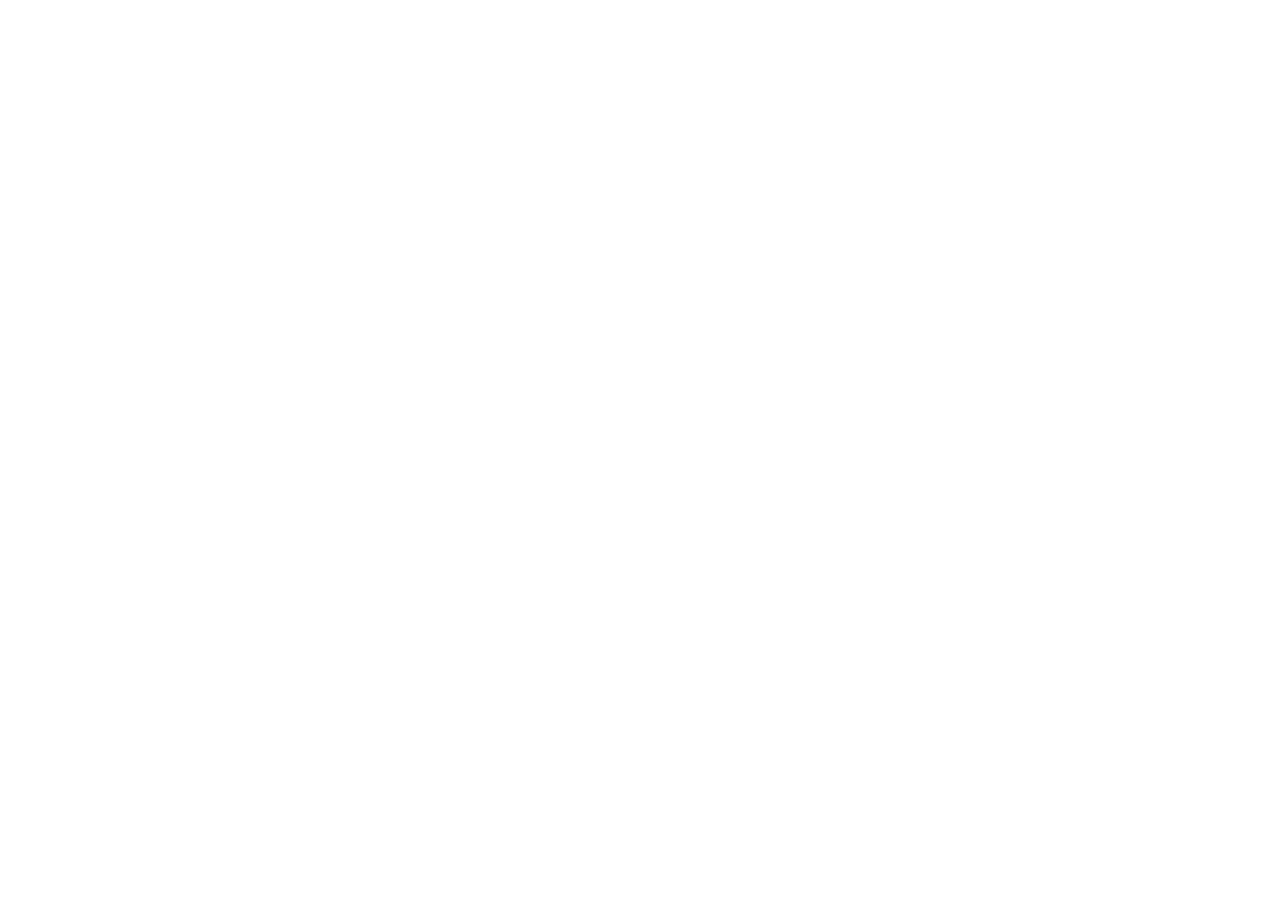
==== catalog.html @ 89e13a57 "Stage-1" ====
<!DOCTYPE html>
<html lang="ru">

<head>
  <meta charset="UTF-8">
  <meta name="viewport" content="width=device-width, initial-scale=1.0">
  <meta name="description" content="Интернет-магазин Автозапчестей. Каталог товаров">
  <title>Интернет-магазин Автозапчастей: Каталог</title>

  <link rel="stylesheet" href="css/normalize.css">
  <link rel="stylesheet" href="css/style.css">
</head>

<body>

  <header class="page-header">
  </header>

  <main class="main">
  </main>

  <footer class="page-footer">
  </footer>

</body>

</html>
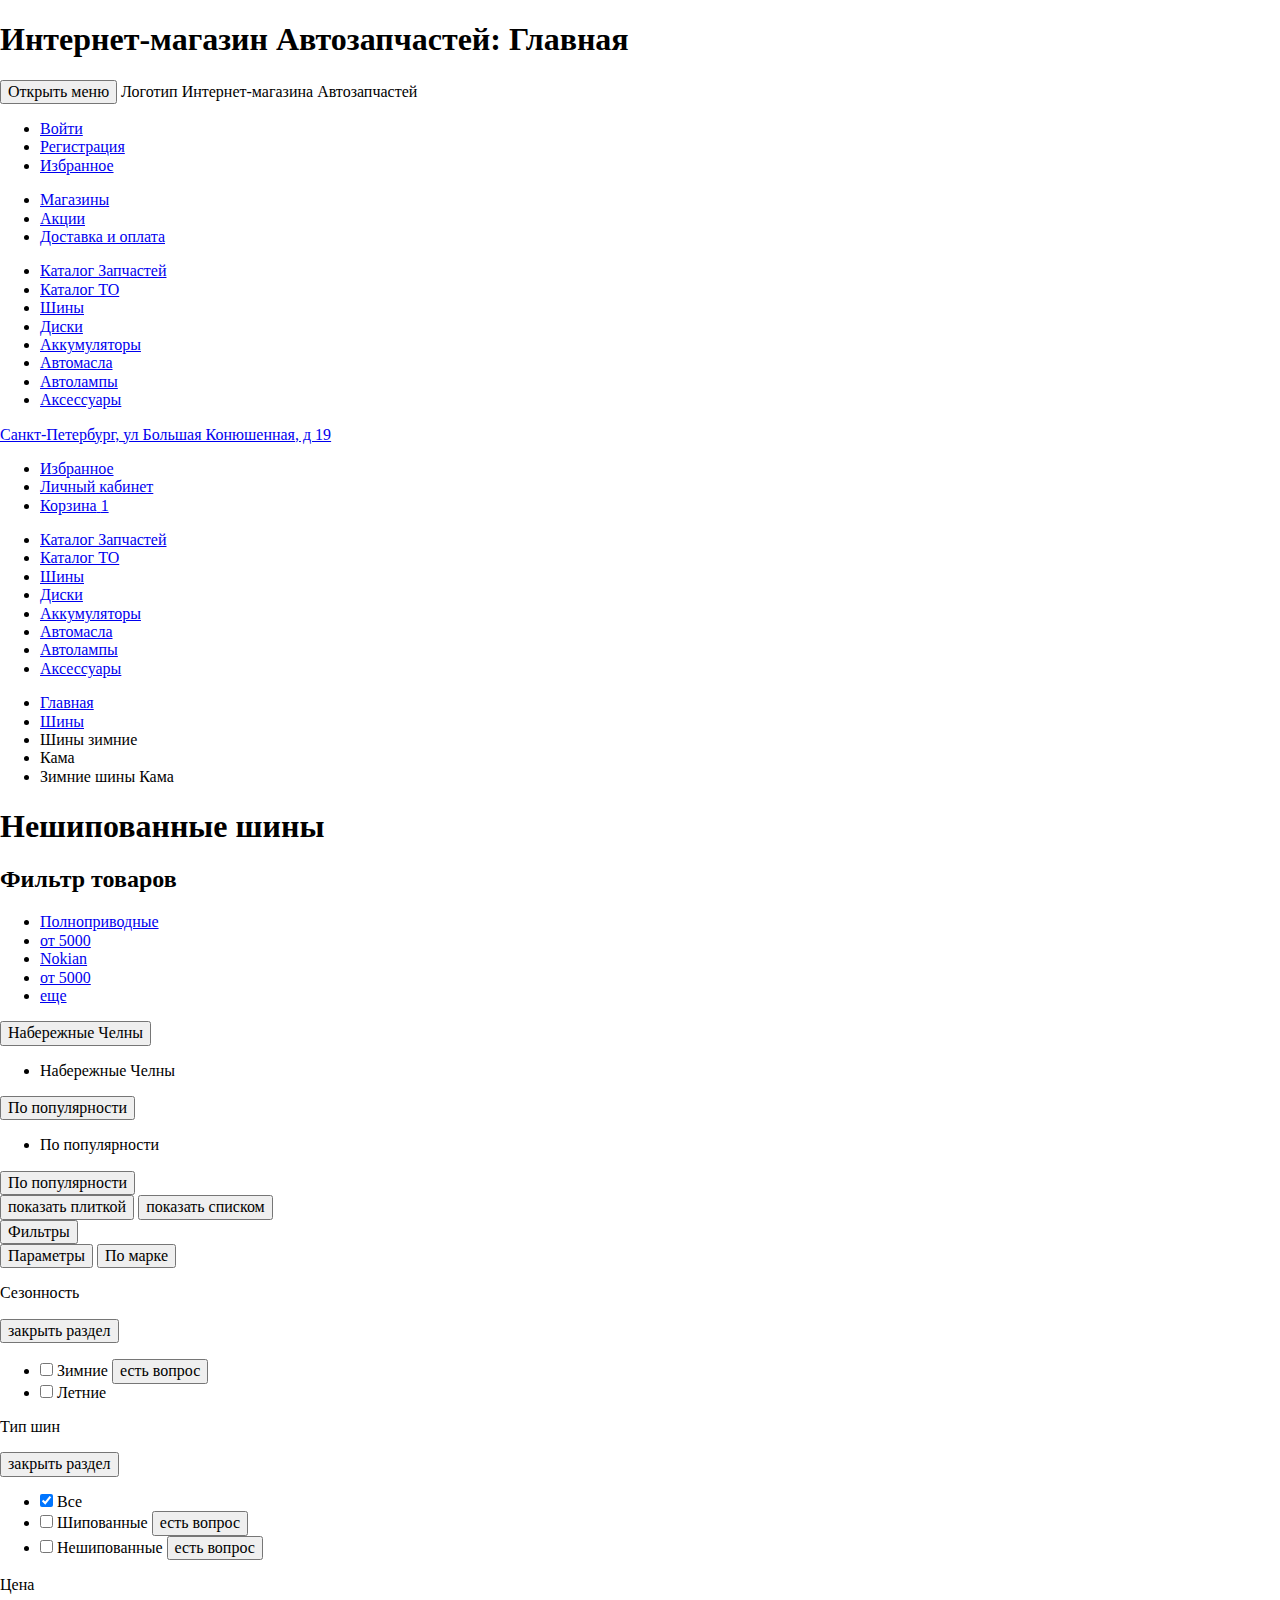
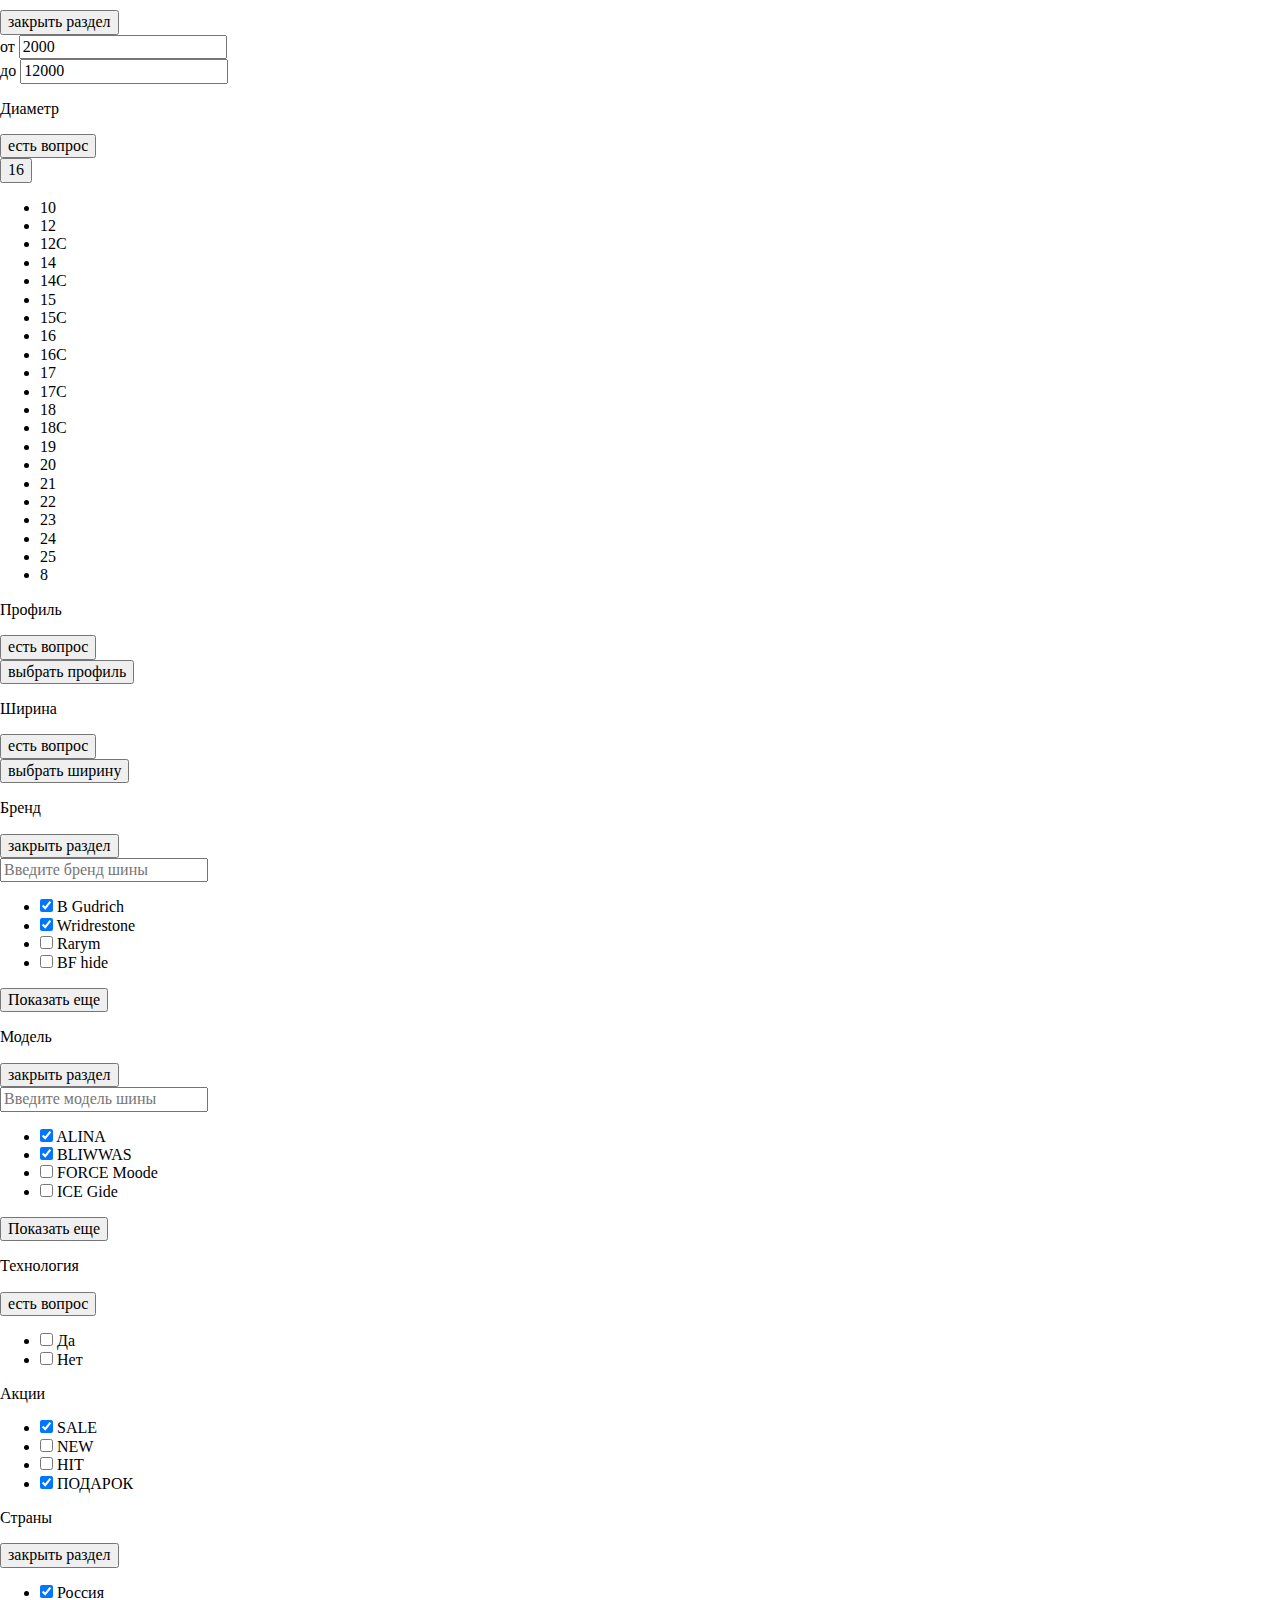
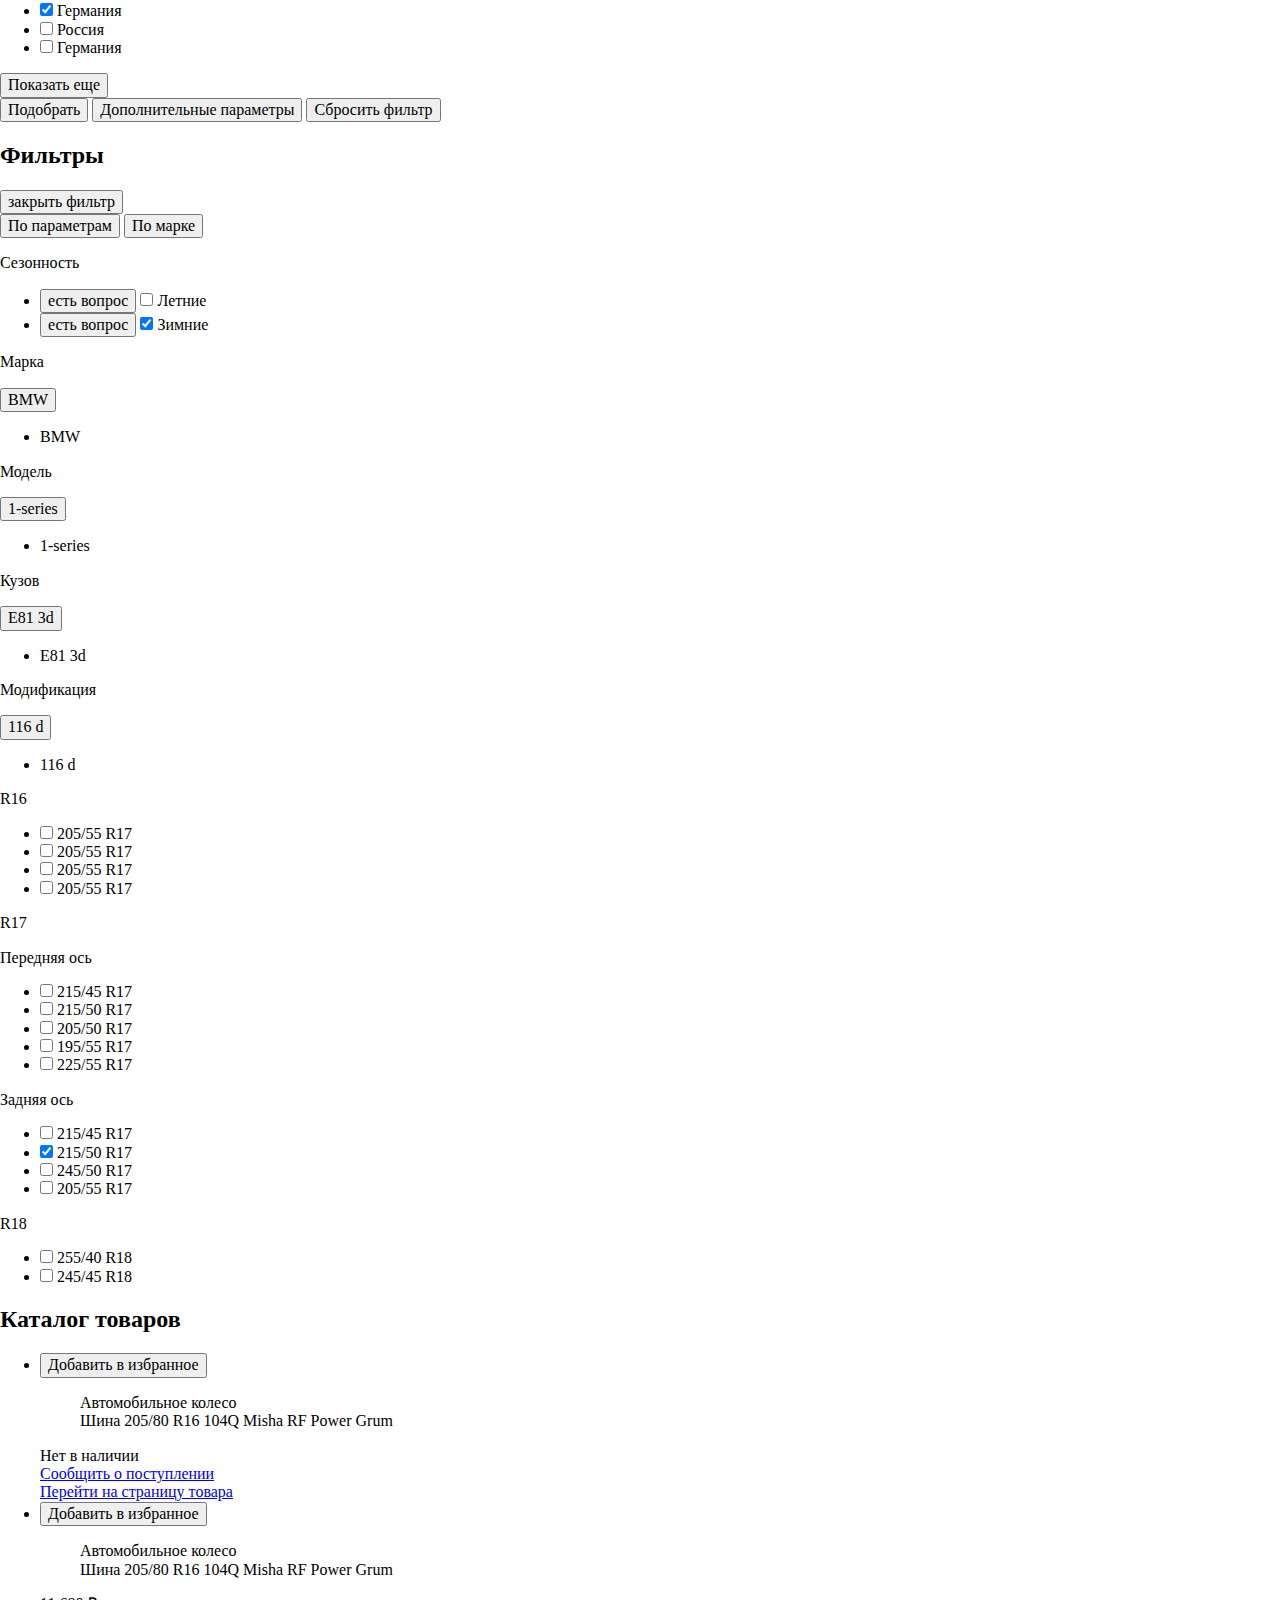
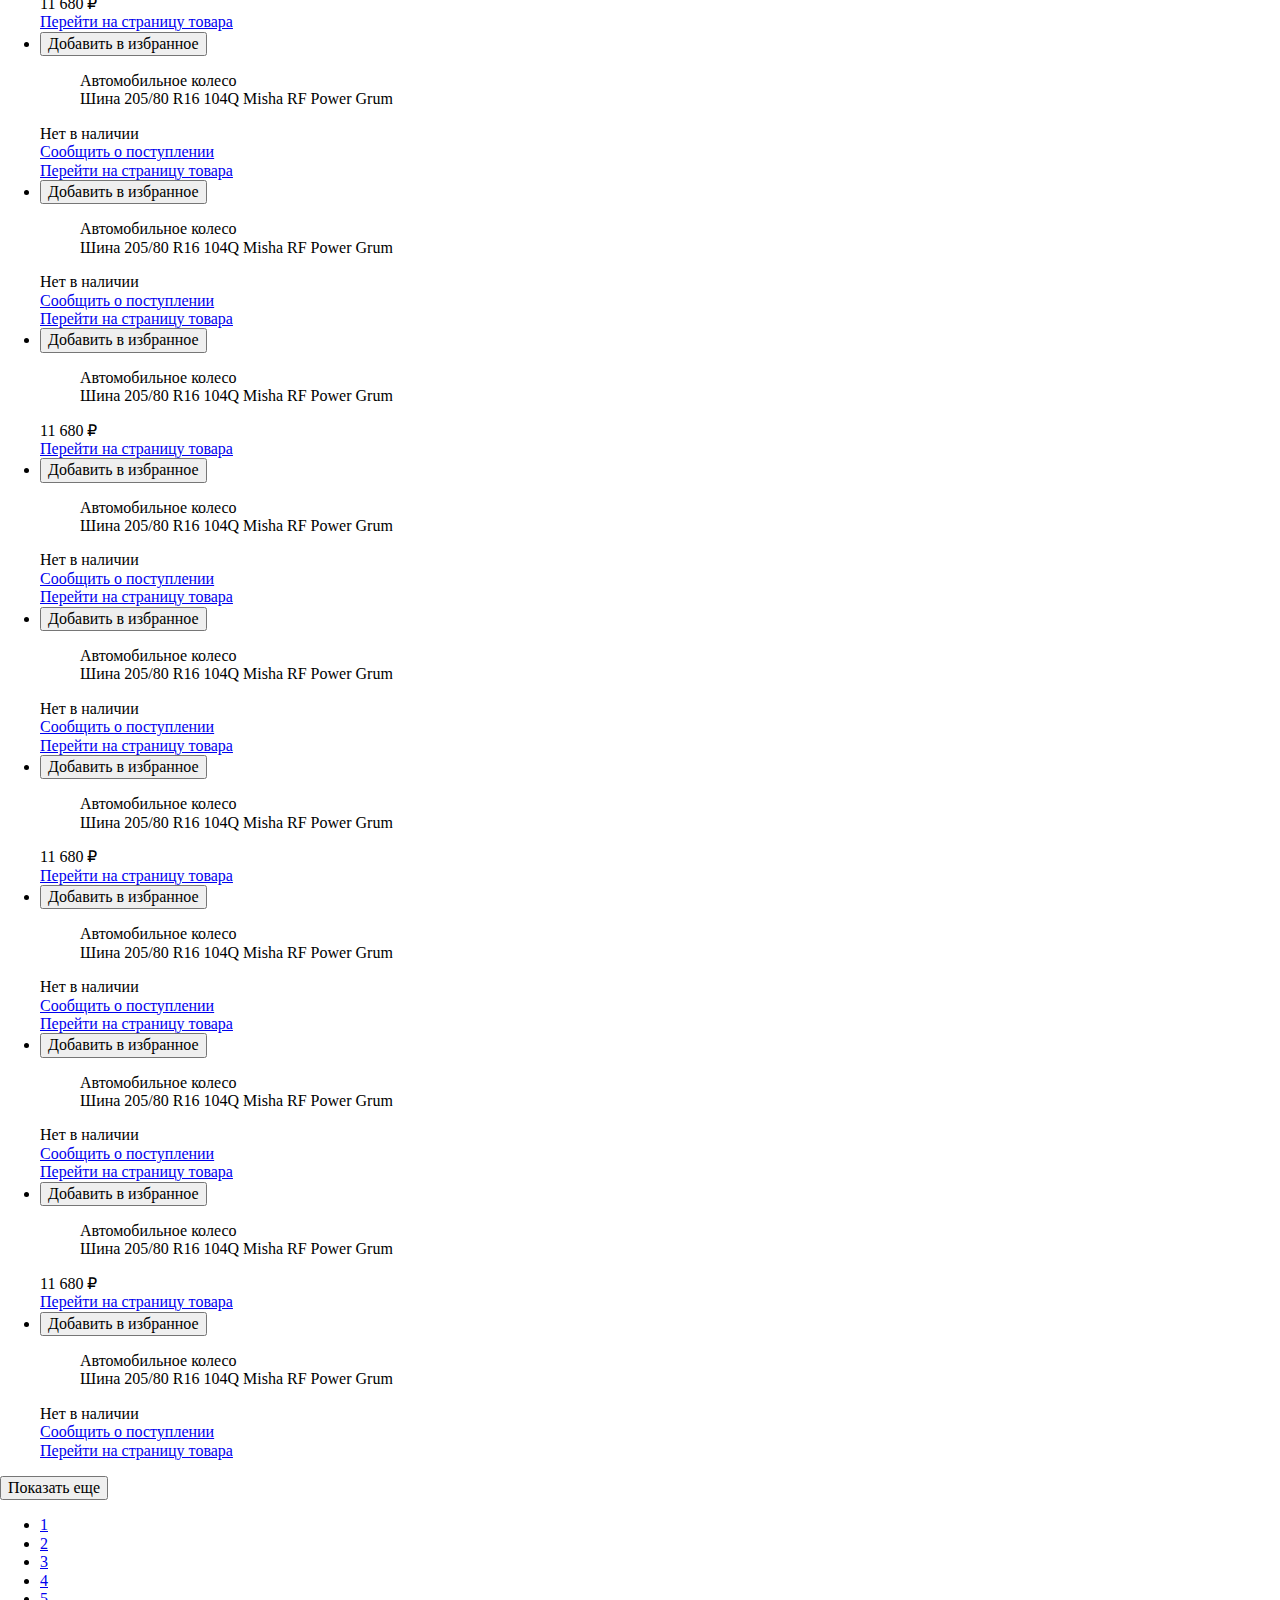
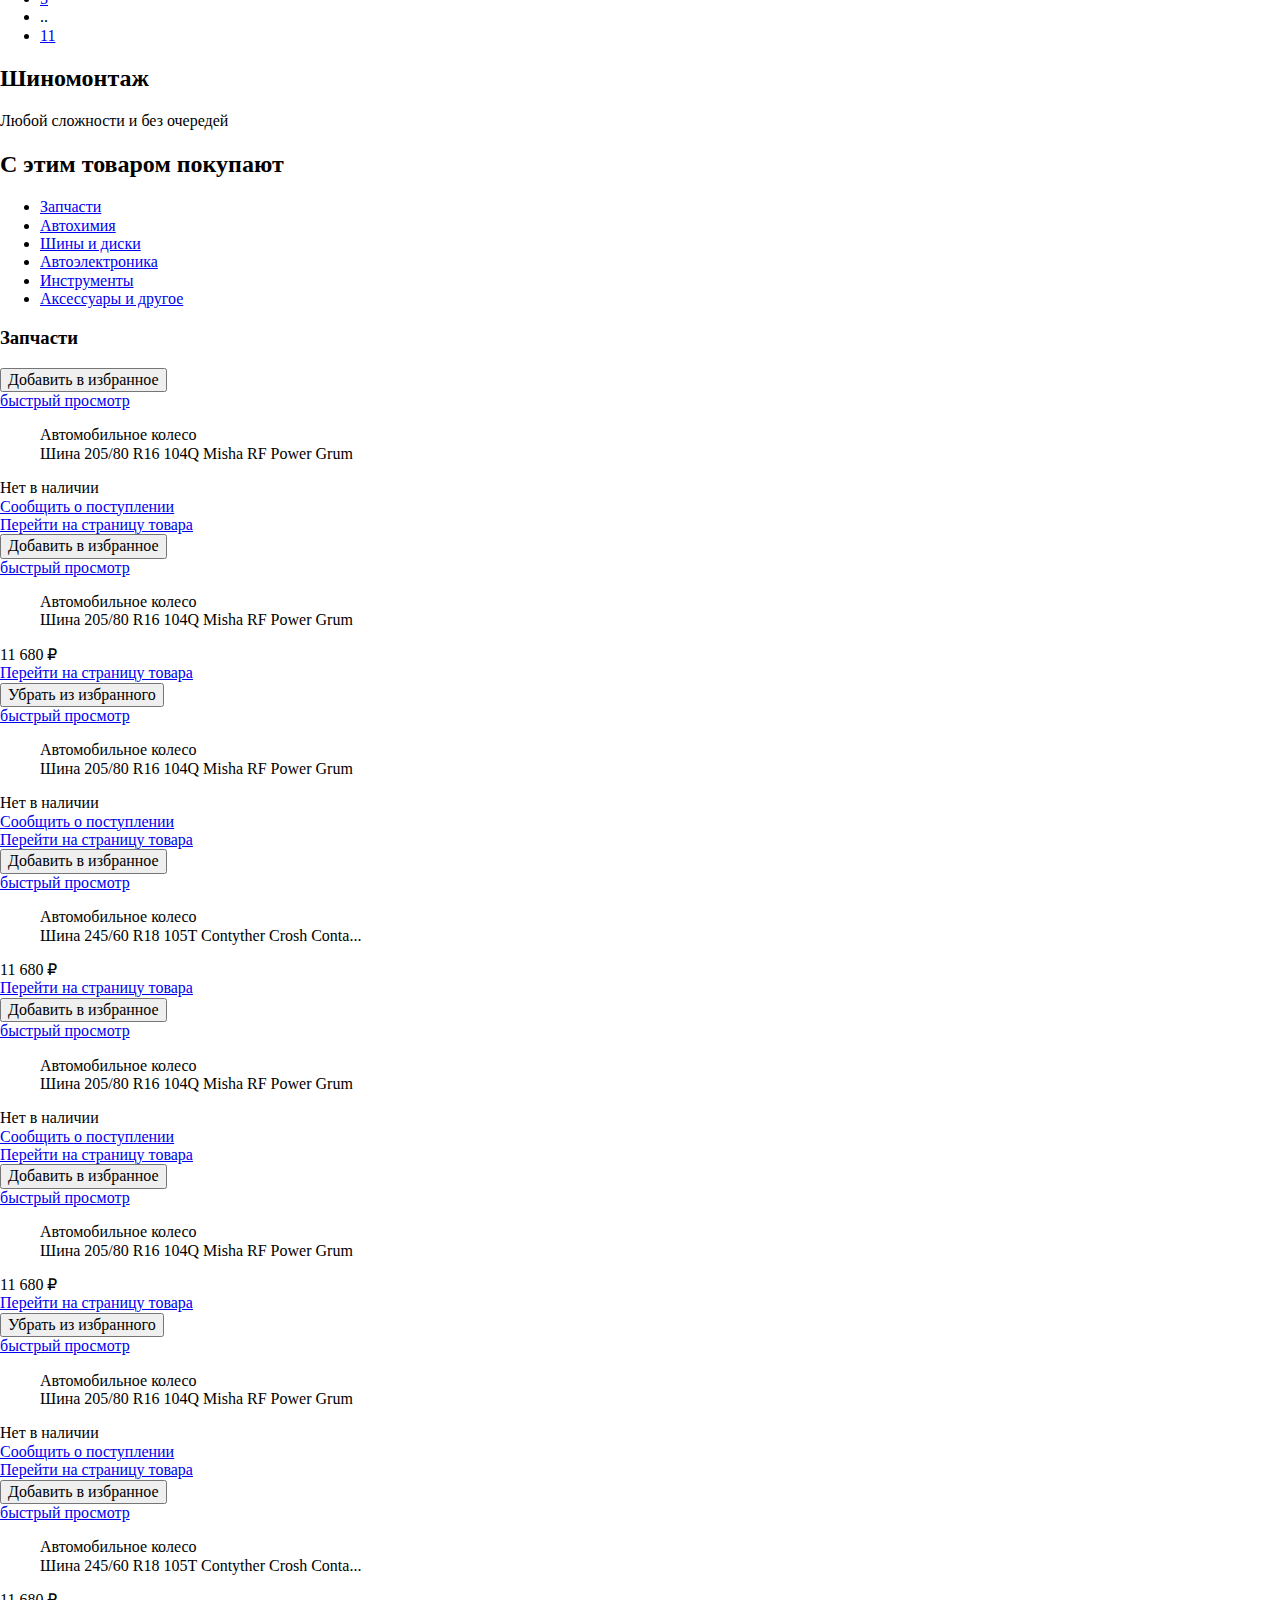
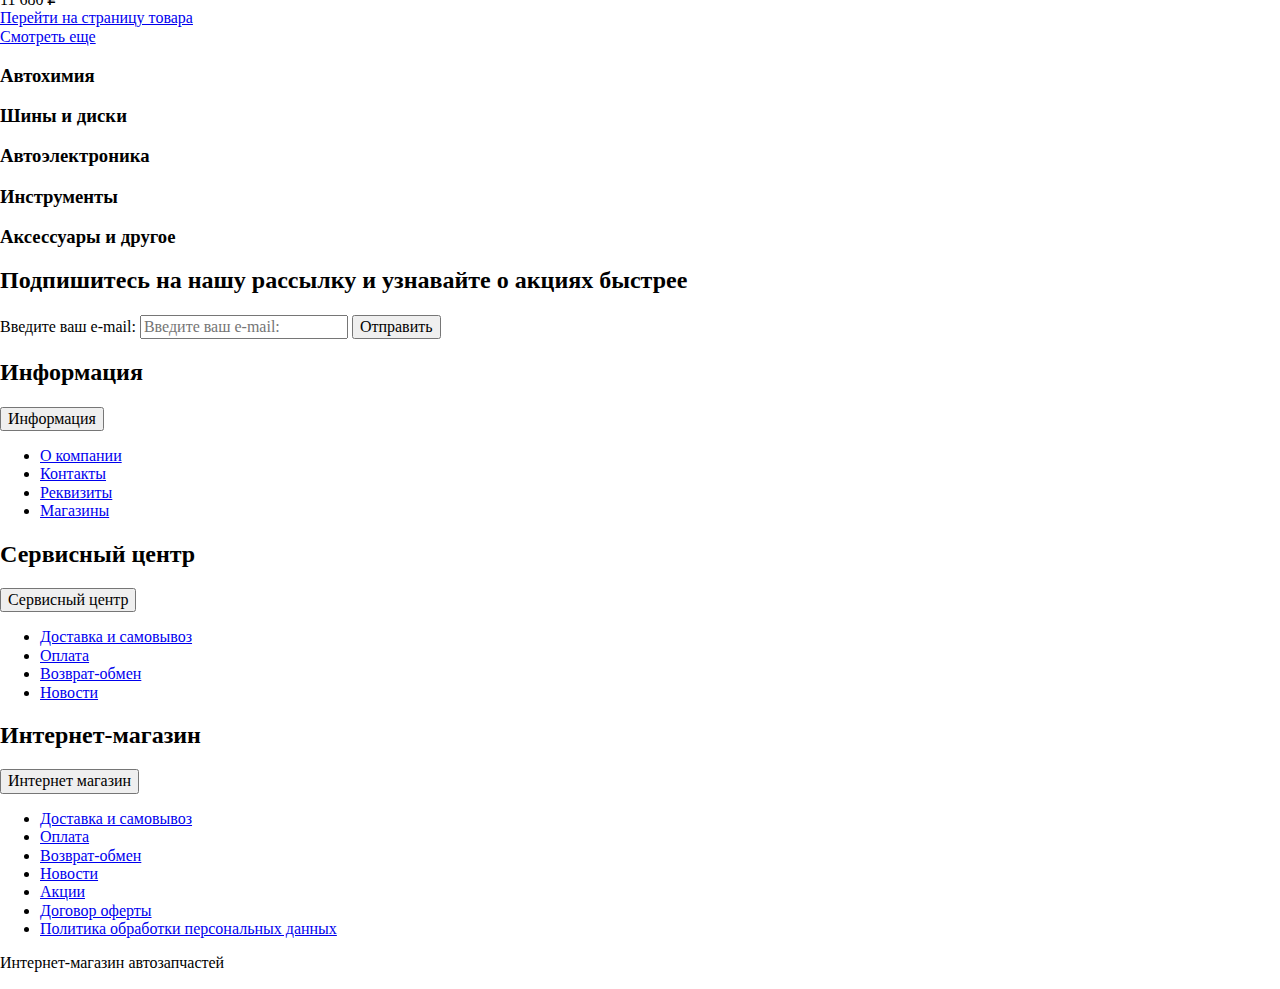
==== commit 10cbb1fe: "Stage-2" ====
--- a/catalog.html
+++ b/catalog.html
@@ -11,15 +11,1316 @@
   <link rel="stylesheet" href="css/style.css">
 </head>
 
-<body>
+<body class="no-js catalog-body">
 
   <header class="page-header">
+    <div class="page-header__wrap">
+      <div class="page-header__top">
+        <div class="page-header__container">
+          <h1 class="visually-hidden">Интернет-магазин Автозапчастей: Главная</h1>
+          <button class="page-header__menu-toggle" type="button">
+            <span class="visually-hidden">Открыть меню</span>
+            <span class="page-header__menu-toggle-bar"></span>
+          </button>
+          <a class="logo">
+            Логотип Интернет-магазина Автозапчастей
+          </a>
+          <div class="menu">
+            <div class="menu__wrap">
+              <ul class="menu__user">
+                <li class="menu__user-item">
+                  <a class="menu__user-link menu__user-link--log-in" href="#">Войти</a>
+                </li>
+                <li class="menu__user-item">
+                  <a class="menu__user-link menu__user-link--sign-up" href="#">Регистрация</a>
+                </li>
+                <li class="menu__user-item">
+                  <a class="menu__user-link menu__user-link--favorites" href="#">Избранное</a>
+                </li>
+              </ul>
+              <ul class="menu__main">
+                <li class="menu__main-item">
+                  <a class="menu__main-link menu__main-link--shops" href="#">Магазины</a>
+                </li>
+                <li class="menu__main-item">
+                  <a class="menu__main-link menu__main-link--actions" href="#">Акции</a>
+                </li>
+                <li class="menu__main-item">
+                  <a class="menu__main-link menu__main-link--delivery" href="#">Доставка и оплата</a>
+                </li>
+              </ul>
+              <ul class="menu__cats">
+                <li class="menu__cats-item">
+                  <a class="menu__cats-link" href="#">Каталог Запчастей</a>
+                </li>
+                <li class="menu__cats-item">
+                  <a class="menu__cats-link" href="#">Каталог ТО</a>
+                </li>
+                <li class="menu__cats-item">
+                  <a class="menu__cats-link" href="#">Шины</a>
+                </li>
+                <li class="menu__cats-item">
+                  <a class="menu__cats-link" href="#">Диски</a>
+                </li>
+                <li class="menu__cats-item">
+                  <a class="menu__cats-link" href="#">Аккумуляторы</a>
+                </li>
+                <li class="menu__cats-item">
+                  <a class="menu__cats-link" href="#">Автомасла</a>
+                </li>
+                <li class="menu__cats-item">
+                  <a class="menu__cats-link" href="#">Автолампы</a>
+                </li>
+                <li class="menu__cats-item">
+                  <a class="menu__cats-link" href="#">Аксессуары</a>
+                </li>
+              </ul>
+              <a class="menu__address" href="#">Санкт-Петербург, ул Большая Конюшенная, д&nbsp;19</a>
+            </div>
+          </div>
+          <ul class="user-nav">
+            <li class="user-nav__item">
+              <a class="user-nav__link user-nav__link--favorites" href="#">
+                <span class="visually-hidden">Избранное</span>
+              </a>
+            </li>
+            <li class="user-nav__item">
+              <a class="user-nav__link user-nav__link--account" href="#">
+                <span class="visually-hidden">Личный кабинет</span>
+              </a>
+            </li>
+            <li class="user-nav__item">
+              <a class="user-nav__link user-nav__link--cart" href="#">
+                <span class="visually-hidden">Корзина</span>
+                <span class="user-nav__link-content">1</span>
+              </a>
+            </li>
+          </ul>
+        </div>
+      </div>
+      <nav class="page-header__bottom nav">
+        <div class="nav__container">
+          <ul class="nav__list">
+            <li class="nav__item">
+              <a class="nav__link" href="#">Каталог Запчастей</a>
+            </li>
+            <li class="nav__item">
+              <a class="nav__link" href="#">Каталог ТО</a>
+            </li>
+            <li class="nav__item">
+              <a class="nav__link nav__link--active" href="#">Шины</a>
+            </li>
+            <li class="nav__item">
+              <a class="nav__link" href="#">Диски</a>
+            </li>
+            <li class="nav__item">
+              <a class="nav__link" href="#">Аккумуляторы</a>
+            </li>
+            <li class="nav__item">
+              <a class="nav__link" href="#">Автомасла</a>
+            </li>
+            <li class="nav__item">
+              <a class="nav__link" href="#">Автолампы</a>
+            </li>
+            <li class="nav__item">
+              <a class="nav__link" href="#">Аксессуары</a>
+            </li>
+          </ul>
+        </div>
+      </nav>
+    </div>
   </header>
 
-  <main class="main">
+  <main class="page-catalog main">
+
+    <ul class="breadcrumbs">
+      <li><a href="index.html">Главная</a></li>
+      <li><a href="catalog.html">Шины</a></li>
+      <li class="breadcrumbs__current breadcrumbs__current--desctop">Шины зимние</li>
+      <li class="breadcrumbs__mobile"><a>Кама</a></li>
+      <li class="breadcrumbs__mobile breadcrumbs__current breadcrumbs__current--mobile">Зимние шины Кама</li>
+    </ul>
+
+    <h1>Нешипованные шины</h1>
+
+    <section class="top-filters filters filter">
+      <h2 class="visually-hidden">Фильтр товаров</h2>
+      <div class="top-filters__wrapper">
+        <div class="top-filters__offers">
+          <ul>
+            <li>
+              <a href="#">Полноприводные</a>
+            </li>
+            <li>
+              <a href="#">от 5000</a>
+            </li>
+            <li>
+              <a href="#">Nokian</a>
+            </li>
+            <li>
+              <a href="#">от 5000</a>
+            </li>
+            <li>
+              <a href="#">еще</a>
+            </li>
+          </ul>
+        </div>
+        <div class="filter__select-wrapper top-filters__city">
+          <div class="custom-select custom-select__city">
+            <button class="custom-select__title filters__sorting-select" type="button">Набережные Челны</button>
+            <input type="hidden" name="modification">
+            <ul>
+              <li data-value="Набережные Челны">Набережные Челны</li>
+            </ul>
+          </div>
+        </div>
+        <div class="top-filters__sorting">
+          <div class="top-filters__sorting-type">
+            <div class="filter__select-wrapper filter__select-wrapper--popular">
+              <div class="custom-select" id="popular-select">
+                <button class="custom-select__title filters__sorting-select" type="button">По популярности</button>
+                <input type="hidden" name="popular">
+                <ul>
+                  <li data-value="По популярности">По популярности</li>
+                </ul>
+              </div>
+            </div>
+            <button class="top-filters__sorting-button" type="button">По популярности</button>
+          </div>
+
+          <div class="top-filters__sorting-view">
+            <button type="button" name="button" class="top-filters__sorting-tile"><span class="visually-hidden">показать
+                плиткой</span></button>
+            <button type="button" name="button" class="top-filters__sorting-simple"><span
+                class="visually-hidden">показать списком</span></button>
+          </div>
+
+          <div class="top-filters__sorting-mobile">
+            <button type="button">Фильтры</button>
+          </div>
+        </div>
+
+      </div>
+    </section>
+
+    <div class="left-filters__wrapper">
+      <section class="left-filters left-filter">
+        <form class="left-filter__form" method="get">
+          <div class="left-filter__options">
+            <div class="left-filter__type">
+              <button type="button" name="button"
+                class="left-filter__type-filter left-filter__active-type">Параметры</button>
+              <button type="button" name="button" class="left-filter__type-filter">По марке</button>
+            </div>
+            <div class="left-filter__fieldset">
+              <p class="left-filter__legend">Сезонность</p>
+              <button type="button" name="button" class="left-filter__accordion-close"><span
+                  class="visually-hidden">закрыть раздел</span></button>
+              <div class="left-filter__accordion-wrapper">
+                <ul>
+                  <li class="left-filter__option">
+                    <input class="visually-hidden left-filter__input left-filter__checkbox left-filter__checkbox--box"
+                      type="checkbox" name="winter" id="filter-winter">
+                    <label for="filter-winter">Зимние</label>
+                    <button type="button" name="button" class="left-filter__question"><span class="visually-hidden">есть
+                        вопрос</span></button>
+                  </li>
+                  <li class="left-filter__option">
+                    <input class="visually-hidden left-filter__input left-filter__checkbox left-filter__checkbox--box"
+                      type="checkbox" name="summer" id="filter-summer">
+                    <label for="filter-summer">Летние</label>
+                  </li>
+                </ul>
+              </div>
+            </div>
+            <div class="left-filter__fieldset">
+              <p class="left-filter__legend">Тип шин</p>
+              <button type="button" name="button" class="left-filter__accordion-close"><span
+                  class="visually-hidden">закрыть раздел</span></button>
+              <div class="left-filter__accordion-wrapper">
+                <ul>
+                  <li class="left-filter__option">
+                    <input class="visually-hidden left-filter__input left-filter__checkbox left-filter__checkbox--box"
+                      type="checkbox" name="all-tires" id="filter-all-tires" checked="">
+                    <label for="filter-all-tires">Все</label>
+                  </li>
+                  <li class="left-filter__option">
+                    <input class="visually-hidden left-filter__input left-filter__checkbox left-filter__checkbox--box"
+                      type="checkbox" name="studded" id="filter-studded">
+                    <label for="filter-studded">Шипованные</label>
+                    <button type="button" name="button" class="left-filter__question"><span class="visually-hidden">есть
+                        вопрос</span></button>
+                  </li>
+                  <li class="left-filter__option">
+                    <input class="visually-hidden left-filter__input left-filter__checkbox left-filter__checkbox--box"
+                      type="checkbox" name="studless" id="filter-studless">
+                    <label for="filter-studless">Нешипованные</label>
+                    <button type="button" name="button" class="left-filter__question"><span class="visually-hidden">есть
+                        вопрос</span></button>
+                  </li>
+                </ul>
+              </div>
+            </div>
+            <div class="left-filter__fieldset left-filter__price left-filter__price--fieldset">
+              <p class="left-filter__legend">Цена</p>
+              <button type="button" name="button" class="left-filter__accordion-close"><span
+                  class="visually-hidden">закрыть раздел</span></button>
+              <div class="left-filter__accordion-wrapper">
+                <div class="left-filter__range-controls">
+                  <div class="left-filter__scale">
+                    <div class="left-filter__bar"></div>
+                  </div>
+                  <div class="left-filter__range-toggle left-filter__range-toggle--min"></div>
+                  <div class="left-filter__range-toggle left-filter__range-toggle--max"></div>
+                </div>
+                <div class="left-filter__price-controls">
+                  <div class="left-filter__row left-filter__row--input left-filter__min-price">
+                    <label for="min-price-mask">от</label>
+                    <input type="text" name="min-price" value="2000" pattern="^[ 0-9]+$" id="min-price-mask">
+                  </div>
+                  <div class="left-filter__row left-filter__row--input left-filter__max-price">
+                    <label for="max-price-mask">до</label>
+                    <input type="text" name="max-price" value="12000" pattern="^[ 0-9]+$" id="max-price-mask">
+                  </div>
+                </div>
+              </div>
+            </div>
+            <div class="filter left-filter__fieldset left-filter__select-fieldset left-filter__diameter-fieldset">
+              <div class="filter__select-wrapper">
+                <p class="left-filter__legend">Диаметр</p>
+                <button type="button" name="button" class="left-filter__question"><span class="visually-hidden">есть
+                    вопрос</span></button>
+                <div class="custom-select" id="diameter-select">
+                  <button class="custom-select__title" type="button">16</button>
+                  <input type="hidden" name="diameter">
+                  <ul>
+                    <li data-value="10">10</li>
+                    <li data-value="12">12</li>
+                    <li data-value="12С">12С</li>
+                    <li data-value="14">14</li>
+                    <li data-value="14С">14С</li>
+                    <li data-value="15">15</li>
+                    <li data-value="15С">15С</li>
+                    <li data-value="16" class="selected">16</li>
+                    <li data-value="16С">16С</li>
+                    <li data-value="17">17</li>
+                    <li data-value="17С">17С</li>
+                    <li data-value="18">18</li>
+                    <li data-value="18С">18С</li>
+                    <li data-value="19">19</li>
+                    <li data-value="20">20</li>
+                    <li data-value="21">21</li>
+                    <li data-value="22">22</li>
+                    <li data-value="23">23</li>
+                    <li data-value="24">24</li>
+                    <li data-value="25">25</li>
+                    <li data-value="8">8</li>
+                  </ul>
+                </div>
+              </div>
+            </div>
+            <div class="filter left-filter__fieldset left-filter__select-fieldset">
+              <div class="filter__select-wrapper">
+                <p class="left-filter__legend">Профиль</p>
+                <button type="button" name="button" class="left-filter__question"><span class="visually-hidden">есть
+                    вопрос</span></button>
+                <div class="custom-select" id="profile-select">
+                  <button class="custom-select__title" type="button"><span class="visually-hidden">выбрать
+                      профиль</span></button>
+                  <input type="hidden" name="profile">
+                  <ul></ul>
+                </div>
+              </div>
+            </div>
+            <div class="filter left-filter__fieldset left-filter__select-fieldset">
+              <div class="filter__select-wrapper">
+                <p class="left-filter__legend">Ширина</p>
+                <button type="button" name="button" class="left-filter__question"><span class="visually-hidden">есть
+                    вопрос</span></button>
+                <div class="custom-select" id="width-select">
+                  <button class="custom-select__title" type="button"><span class="visually-hidden">выбрать
+                      ширину</span></button>
+                  <input type="hidden" name="width">
+                  <ul></ul>
+                </div>
+              </div>
+            </div>
+
+            <div class="left-filter__fieldset left-filter__checkbox-fieldset left-filter__brand">
+              <p class="left-filter__legend">Бренд</p>
+              <button type="button" name="button" class="left-filter__accordion-close"><span
+                  class="visually-hidden">закрыть раздел</span></button>
+              <div class="left-filter__accordion-wrapper">
+                <input id="brand-input" type="text" class="left-filter__input left-filter__input--brand"
+                  placeholder="Введите бренд шины" aria-label="Введите бренд шины">
+                <ul>
+                  <li class="left-filter__option">
+                    <input class="visually-hidden left-filter__input left-filter__checkbox left-filter__checkbox--check"
+                      type="checkbox" id="filter-gudrich" checked="">
+                    <label for="filter-gudrich">B Gudrich</label>
+                  </li>
+                  <li class="left-filter__option">
+                    <input class="visually-hidden left-filter__input left-filter__checkbox left-filter__checkbox--check"
+                      type="checkbox" id="filter-wridrestone" checked="">
+                    <label for="filter-wridrestone">Wridrestone</label>
+                  </li>
+                  <li class="left-filter__option">
+                    <input class="visually-hidden left-filter__input left-filter__checkbox left-filter__checkbox--check"
+                      type="checkbox" id="filter-rarym">
+                    <label for="filter-rarym">Rarym</label>
+                  </li>
+                  <li class="left-filter__option">
+                    <input class="visually-hidden left-filter__input left-filter__checkbox left-filter__checkbox--check"
+                      type="checkbox" id="filter-bfhide">
+                    <label for="filter-bfhide">BF hide</label>
+                  </li>
+                </ul>
+                <button type="button" name="button" class="left-filter__show-more">Показать еще</button>
+              </div>
+            </div>
+            <div class="left-filter__fieldset left-filter__checkbox-fieldset left-filter__model">
+              <p class="left-filter__legend">Модель</p>
+              <button type="button" name="button" class="left-filter__accordion-close"><span
+                  class="visually-hidden">закрыть раздел</span></button>
+              <div class="left-filter__accordion-wrapper">
+                <input id="model-input" type="text" class="left-filter__input left-filter__input--model"
+                  placeholder="Введите модель шины" aria-label="Введите модель шины">
+                <ul>
+                  <li class="left-filter__option">
+                    <input class="visually-hidden left-filter__input left-filter__checkbox left-filter__checkbox--check"
+                      type="checkbox" id="filter-ALINA" checked="">
+                    <label for="filter-ALINA">ALINA</label>
+                  </li>
+                  <li class="left-filter__option">
+                    <input class="visually-hidden left-filter__input left-filter__checkbox left-filter__checkbox--check"
+                      type="checkbox" id="filter-BLIWWAS" checked="">
+                    <label for="filter-BLIWWAS">BLIWWAS</label>
+                  </li>
+                  <li class="left-filter__option">
+                    <input class="visually-hidden left-filter__input left-filter__checkbox left-filter__checkbox--check"
+                      type="checkbox" id="filter-moode">
+                    <label for="filter-moode">FORCE Moode</label>
+                  </li>
+                  <li class="left-filter__option">
+                    <input class="visually-hidden left-filter__input left-filter__checkbox left-filter__checkbox--check"
+                      type="checkbox" id="filter-icegide">
+                    <label for="filter-icegide">ICE Gide</label>
+                  </li>
+                </ul>
+                <button type="button" name="button" class="left-filter__show-more">Показать еще</button>
+              </div>
+            </div>
+            <div class="left-filter__fieldset left-filter__technology">
+              <div class="left-filter__technology-wrapper">
+                <p class="left-filter__legend">Технология</p>
+                <button type="button" name="button" class="left-filter__question"><span class="visually-hidden">есть
+                    вопрос</span></button>
+              </div>
+              <ul>
+                <li class="left-filter__option">
+                  <input class="visually-hidden left-filter__input left-filter__checkbox left-filter__checkbox--check"
+                    type="checkbox" id="filter-yes">
+                  <label for="filter-yes">Да</label>
+                </li>
+                <li class="left-filter__option">
+                  <input class="visually-hidden left-filter__input left-filter__checkbox left-filter__checkbox--check"
+                    type="checkbox" id="filter-not">
+                  <label for="filter-not">Нет</label>
+                </li>
+              </ul>
+            </div>
+            <div class="left-filter__fieldset left-filter__stock">
+              <p class="left-filter__legend">Акции</p>
+              <ul>
+                <li class="left-filter__option left-filter__option--sale">
+                  <input class="visually-hidden" type="checkbox" id="filter-sale" checked="">
+                  <label for="filter-sale">SALE</label>
+                </li>
+                <li class="left-filter__option left-filter__option--new">
+                  <input class="visually-hidden" type="checkbox" id="filter-new">
+                  <label for="filter-new">NEW</label>
+                </li>
+                <li class="left-filter__option left-filter__option--stock">
+                  <input class="visually-hidden" type="checkbox" id="filter-hit">
+                  <label for="filter-hit">HIT</label>
+                </li>
+                <li class="left-filter__option left-filter__option--present">
+                  <input class="visually-hidden" type="checkbox" id="filter-present" checked="">
+                  <label for="filter-present">ПОДАРОК</label>
+                </li>
+              </ul>
+            </div>
+            <div class="left-filter__fieldset left-filter__country-fieldset">
+              <p class="left-filter__legend">Страны</p>
+              <button type="button" name="button" class="left-filter__accordion-close"><span
+                  class="visually-hidden">закрыть раздел</span></button>
+              <div class="left-filter__accordion-wrapper">
+                <ul>
+                  <li class="left-filter__option">
+                    <input class="visually-hidden left-filter__input left-filter__checkbox left-filter__checkbox--check"
+                      type="checkbox" id="filter-russia1" checked="">
+                    <label for="filter-russia1">Россия</label>
+                  </li>
+                  <li class="left-filter__option">
+                    <input class="visually-hidden left-filter__input left-filter__checkbox left-filter__checkbox--check"
+                      type="checkbox" id="filter-germany1" checked="">
+                    <label for="filter-germany1">Германия</label>
+                  </li>
+                  <li class="left-filter__option">
+                    <input class="visually-hidden left-filter__input left-filter__checkbox left-filter__checkbox--check"
+                      type="checkbox" id="filter-russia2">
+                    <label for="filter-russia2">Россия</label>
+                  </li>
+                  <li class="left-filter__option">
+                    <input class="visually-hidden left-filter__input left-filter__checkbox left-filter__checkbox--check"
+                      type="checkbox" id="filter-germany2">
+                    <label for="filter-germany2">Германия</label>
+                  </li>
+                </ul>
+                <button type="button" name="button" class="left-filter__show-more">Показать еще</button>
+              </div>
+            </div>
+            <div class="left-filter__fieldset left-filter__submit">
+              <button type="submit" class="left-filter__submit-button">Подобрать</button>
+              <button type="button" class="left-filter__extra">Дополнительные параметры</button>
+              <button type="button" class="left-filter__reset">Сбросить фильтр</button>
+            </div>
+          </div>
+
+          <div class="filters left-filter__models form-models">
+            <div class="form-models__title">
+              <h2>Фильтры</h2>
+              <button type="button" class="form-models__back"><span class="visually-hidden">закрыть
+                  фильтр</span></button>
+            </div>
+            <div class="form-models__type">
+              <button type="button" name="button" class="left-filter__type-filter left-filter__option-button">По
+                параметрам</button>
+              <button type="button" name="button"
+                class="left-filter__type-filter left-filter__models-button left-filter__active-type">По марке</button>
+            </div>
+            <div class="form-models__fieldset form-models__season">
+              <p class="form-models__legend">Сезонность</p>
+              <ul>
+                <li class="left-filter__option">
+                  <button type="button" name="button" class="left-filter__question"><span class="visually-hidden">есть
+                      вопрос</span></button>
+                  <input class="visually-hidden left-filter__input left-filter__checkbox left-filter__checkbox--check"
+                    type="checkbox" id="summer">
+                  <label for="summer">Летние</label>
+                </li>
+                <li class="left-filter__option">
+                  <button type="button" name="button" class="left-filter__question"><span class="visually-hidden">есть
+                      вопрос</span></button>
+                  <input class="visually-hidden left-filter__input left-filter__checkbox left-filter__checkbox--check"
+                    type="checkbox" id="winter" checked="">
+                  <label for="winter">Зимние</label>
+                </li>
+              </ul>
+            </div>
+            <div class="filter form-models__fieldset">
+              <p class="form-models__legend">Марка</p>
+              <div class="filter__select-wrapper">
+                <div class="custom-select" id="brand-select">
+                  <button class="custom-select__title filters__sorting-select" type="button">BMW</button>
+                  <input type="hidden" name="brand">
+                  <ul>
+                    <li data-value="BMW">BMW</li>
+                  </ul>
+                </div>
+              </div>
+            </div>
+            <div class="filter form-models__fieldset">
+              <p class="form-models__legend">Модель</p>
+              <div class="filter__select-wrapper">
+                <div class="custom-select" id="model-select">
+                  <button class="custom-select__title filters__sorting-select" type="button">1-series</button>
+                  <input type="hidden" name="model">
+                  <ul>
+                    <li data-value="1-series">1-series</li>
+                  </ul>
+                </div>
+              </div>
+            </div>
+            <div class="filter form-models__fieldset">
+              <p class="form-models__legend">Кузов</p>
+              <div class="filter__select-wrapper">
+
+                <div class="custom-select" id="car-body-select">
+                  <button class="custom-select__title filters__sorting-select" type="button">E81 3d</button>
+                  <input type="hidden" name="car-body">
+                  <ul>
+                    <li data-value="E81 3d">E81 3d</li>
+                  </ul>
+                </div>
+              </div>
+            </div>
+            <div class="filter form-models__fieldset">
+              <p class="form-models__legend">Модификация</p>
+              <div class="filter__select-wrapper">
+                <div class="custom-select" id="modification-select">
+                  <button class="custom-select__title filters__sorting-select" type="button">116 d</button>
+                  <input type="hidden" name="modification">
+                  <ul>
+                    <li data-value="116 d">116 d</li>
+                  </ul>
+                </div>
+              </div>
+            </div>
+            <div class="form-models__fieldset form-models__size">
+              <p class="form-models__legend">R16</p>
+              <ul>
+                <li class="left-filter__option">
+                  <input class="visually-hidden" type="checkbox" id="size1">
+                  <label for="size1">205/55 R17</label>
+                </li>
+                <li class="left-filter__option">
+                  <input class="visually-hidden" type="checkbox" id="size2">
+                  <label for="size2">205/55 R17</label>
+                </li>
+                <li class="left-filter__option">
+                  <input class="visually-hidden" type="checkbox" id="size3">
+                  <label for="size3">205/55 R17</label>
+                </li>
+                <li class="left-filter__option">
+                  <input class="visually-hidden" type="checkbox" id="size4">
+                  <label for="size4">205/55 R17</label>
+                </li>
+              </ul>
+            </div>
+            <div class="form-models__fieldset form-models__size">
+              <p class="form-models__legend">R17</p>
+              <div class="form-models__size-wrapper">
+                <div class="form-models__size-container">
+                  <p class="form-models__size-text">Передняя ось</p>
+                  <ul>
+                    <li class="left-filter__option">
+                      <input class="visually-hidden" type="checkbox" id="size5">
+                      <label for="size5">215/45 R17</label>
+                    </li>
+                    <li class="left-filter__option">
+                      <input class="visually-hidden" type="checkbox" id="size6">
+                      <label for="size6">215/50 R17</label>
+                    </li>
+                    <li class="left-filter__option">
+                      <input class="visually-hidden" type="checkbox" id="size7">
+                      <label for="size7">205/50 R17</label>
+                    </li>
+                    <li class="left-filter__option">
+                      <input class="visually-hidden" type="checkbox" id="size8">
+                      <label for="size8">195/55 R17</label>
+                    </li>
+                    <li class="left-filter__option">
+                      <input class="visually-hidden" type="checkbox" id="size9">
+                      <label for="size9">225/55 R17</label>
+                    </li>
+                  </ul>
+                </div>
+                <div class="form-models__size-container">
+                  <p class="form-models__size-text">Задняя ось</p>
+                  <ul>
+                    <li class="left-filter__option">
+                      <input class="visually-hidden" type="checkbox" id="size10">
+                      <label for="size10">215/45 R17</label>
+                    </li>
+                    <li class="left-filter__option">
+                      <input class="visually-hidden" type="checkbox" id="size11" checked="">
+                      <label for="size11">215/50 R17</label>
+                    </li>
+                    <li class="left-filter__option">
+                      <input class="visually-hidden" type="checkbox" id="size12">
+                      <label for="size12">245/50 R17</label>
+                    </li>
+                    <li class="left-filter__option">
+                      <input class="visually-hidden" type="checkbox" id="size13">
+                      <label for="size13">205/55 R17</label>
+                    </li>
+                  </ul>
+                </div>
+              </div>
+            </div>
+            <div class="form-models__fieldset form-models__size form-models__size--R18">
+              <p class="form-models__legend">R18</p>
+              <ul>
+                <li class="left-filter__option">
+                  <input class="visually-hidden" type="checkbox" id="size14">
+                  <label for="size14">255/40 R18</label>
+                </li>
+                <li class="left-filter__option">
+                  <input class="visually-hidden" type="checkbox" id="size15">
+                  <label for="size15">245/45 R18</label>
+                </li>
+              </ul>
+            </div>
+          </div>
+        </form>
+      </section>
+
+      <section class="catalog wares">
+        <h2 class="visually-hidden">Каталог товаров</h2>
+        <div class="wares__wrapper">
+          <ul class="wares__list">
+            <li class="wares__item wares__item--sale">
+              <div class="wares__attributes">
+                <button class="favorite" title="Добавить в избранное" type="button">
+                  <span class="visually-hidden">
+                    Добавить в избранное
+                  </span>
+                </button>
+                <span class="wares__summer" aria-hidden="true"></span>
+              </div>
+              <figure class="wares__fig">
+                Автомобильное колесо
+                <figcaption class="wares__figcaption">Шина 205/80 R16 104Q Misha RF Power Grum</figcaption>
+              </figure>
+              <div class="wares__presence wares__presence--none">
+                <div class="wares__presence-text">Нет в наличии</div>
+                <a class="wares__presence-link" href="#">Сообщить о поступлении</a>
+              </div>
+              <a class="wares__link" href="#">
+                <span class="visually-hidden">
+                  Перейти на страницу товара
+                </span>
+              </a>
+            </li>
+            <li class="wares__item wares__item--presence">
+              <div class="wares__attributes">
+                <button class="favorite" title="Добавить в избранное" type="button">
+                  <span class="visually-hidden">
+                    Добавить в избранное
+                  </span>
+                </button>
+                <span class="wares__summer" aria-hidden="true"></span>
+              </div>
+              <figure class="wares__fig">
+                Автомобильное колесо
+                <figcaption class="wares__figcaption">Шина 205/80 R16 104Q Misha RF Power Grum</figcaption>
+              </figure>
+              <div class="wares__presence" aria-hidden="true"></div>
+              <div class="wares__price">11 680 ₽</div>
+              <a class="wares__link" href="#">
+                <span class="visually-hidden">
+                  Перейти на страницу товара
+                </span>
+              </a>
+            </li>
+            <li class="wares__item wares__item--sale">
+              <div class="wares__attributes">
+                <button class="favorite" title="Добавить в избранное" type="button">
+                  <span class="visually-hidden">
+                    Добавить в избранное
+                  </span>
+                </button>
+                <span class="wares__summer" aria-hidden="true"></span>
+              </div>
+              <figure class="wares__fig">
+                Автомобильное колесо
+                <figcaption class="wares__figcaption">Шина 205/80 R16 104Q Misha RF Power Grum</figcaption>
+              </figure>
+              <div class="wares__presence wares__presence--none">
+                <div class="wares__presence-text">Нет в наличии</div>
+                <a class="wares__presence-link" href="#">Сообщить о поступлении</a>
+              </div>
+              <a class="wares__link" href="#">
+                <span class="visually-hidden">
+                  Перейти на страницу товара
+                </span>
+              </a>
+            </li>
+            <li class="wares__item wares__item--sale wares__item--hidden">
+              <div class="wares__attributes">
+                <button class="favorite" title="Добавить в избранное" type="button">
+                  <span class="visually-hidden">
+                    Добавить в избранное
+                  </span>
+                </button>
+                <span class="wares__summer" aria-hidden="true"></span>
+              </div>
+              <figure class="wares__fig">
+                Автомобильное колесо
+                <figcaption class="wares__figcaption">Шина 205/80 R16 104Q Misha RF Power Grum</figcaption>
+              </figure>
+              <div class="wares__presence wares__presence--none">
+                <div class="wares__presence-text">Нет в наличии</div>
+                <a class="wares__presence-link" href="#">Сообщить о поступлении</a>
+              </div>
+              <a class="wares__link" href="#">
+                <span class="visually-hidden">
+                  Перейти на страницу товара
+                </span>
+              </a>
+            </li>
+            <li class="wares__item wares__item--presence">
+              <div class="wares__attributes">
+                <button class="favorite" title="Добавить в избранное" type="button">
+                  <span class="visually-hidden">
+                    Добавить в избранное
+                  </span>
+                </button>
+                <span class="wares__summer" aria-hidden="true"></span>
+              </div>
+              <figure class="wares__fig">
+                Автомобильное колесо
+                <figcaption class="wares__figcaption">Шина 205/80 R16 104Q Misha RF Power Grum</figcaption>
+              </figure>
+              <div class="wares__presence" aria-hidden="true"></div>
+              <div class="wares__price">11 680 ₽</div>
+              <a class="wares__link" href="#">
+                <span class="visually-hidden">
+                  Перейти на страницу товара
+                </span>
+              </a>
+            </li>
+            <li class="wares__item wares__item--sale wares__item--hidden">
+              <div class="wares__attributes">
+                <button class="favorite" title="Добавить в избранное" type="button">
+                  <span class="visually-hidden">
+                    Добавить в избранное
+                  </span>
+                </button>
+                <span class="wares__summer" aria-hidden="true"></span>
+              </div>
+              <figure class="wares__fig">
+                Автомобильное колесо
+                <figcaption class="wares__figcaption">Шина 205/80 R16 104Q Misha RF Power Grum</figcaption>
+              </figure>
+              <div class="wares__presence wares__presence--none">
+                <div class="wares__presence-text">Нет в наличии</div>
+                <a class="wares__presence-link" href="#">Сообщить о поступлении</a>
+              </div>
+              <a class="wares__link" href="#">
+                <span class="visually-hidden">
+                  Перейти на страницу товара
+                </span>
+              </a>
+            </li>
+            <li class="wares__item wares__item--sale wares__item--hidden">
+              <div class="wares__attributes">
+                <button class="favorite" title="Добавить в избранное" type="button">
+                  <span class="visually-hidden">
+                    Добавить в избранное
+                  </span>
+                </button>
+                <span class="wares__summer" aria-hidden="true"></span>
+              </div>
+              <figure class="wares__fig">
+                Автомобильное колесо
+                <figcaption class="wares__figcaption">Шина 205/80 R16 104Q Misha RF Power Grum</figcaption>
+              </figure>
+              <div class="wares__presence wares__presence--none">
+                <div class="wares__presence-text">Нет в наличии</div>
+                <a class="wares__presence-link" href="#">Сообщить о поступлении</a>
+              </div>
+              <a class="wares__link" href="#">
+                <span class="visually-hidden">
+                  Перейти на страницу товара
+                </span>
+              </a>
+            </li>
+            <li class="wares__item wares__item--presence">
+              <div class="wares__attributes">
+                <button class="favorite" title="Добавить в избранное" type="button">
+                  <span class="visually-hidden">
+                    Добавить в избранное
+                  </span>
+                </button>
+                <span class="wares__summer" aria-hidden="true"></span>
+              </div>
+              <figure class="wares__fig">
+                Автомобильное колесо
+                <figcaption class="wares__figcaption">Шина 205/80 R16 104Q Misha RF Power Grum</figcaption>
+              </figure>
+              <div class="wares__presence" aria-hidden="true"></div>
+              <div class="wares__price">11 680 ₽</div>
+              <a class="wares__link" href="#">
+                <span class="visually-hidden">
+                  Перейти на страницу товара
+                </span>
+              </a>
+            </li>
+            <li class="wares__item wares__item--sale wares__item--hidden">
+              <div class="wares__attributes">
+                <button class="favorite" title="Добавить в избранное" type="button">
+                  <span class="visually-hidden">
+                    Добавить в избранное
+                  </span>
+                </button>
+                <span class="wares__summer" aria-hidden="true"></span>
+              </div>
+              <figure class="wares__fig">
+                Автомобильное колесо
+                <figcaption class="wares__figcaption">Шина 205/80 R16 104Q Misha RF Power Grum</figcaption>
+              </figure>
+              <div class="wares__presence wares__presence--none">
+                <div class="wares__presence-text">Нет в наличии</div>
+                <a class="wares__presence-link" href="#">Сообщить о поступлении</a>
+              </div>
+              <a class="wares__link" href="#">
+                <span class="visually-hidden">
+                  Перейти на страницу товара
+                </span>
+              </a>
+            </li>
+            <li class="wares__item wares__item--sale wares__item--hidden">
+              <div class="wares__attributes">
+                <button class="favorite" title="Добавить в избранное" type="button">
+                  <span class="visually-hidden">
+                    Добавить в избранное
+                  </span>
+                </button>
+                <span class="wares__summer" aria-hidden="true"></span>
+              </div>
+              <figure class="wares__fig">
+                Автомобильное колесо
+                <figcaption class="wares__figcaption">Шина 205/80 R16 104Q Misha RF Power Grum</figcaption>
+              </figure>
+              <div class="wares__presence wares__presence--none">
+                <div class="wares__presence-text">Нет в наличии</div>
+                <a class="wares__presence-link" href="#">Сообщить о поступлении</a>
+              </div>
+              <a class="wares__link" href="#">
+                <span class="visually-hidden">
+                  Перейти на страницу товара
+                </span>
+              </a>
+            </li>
+            <li class="wares__item wares__item--presence wares__item--hidden">
+              <div class="wares__attributes">
+                <button class="favorite" title="Добавить в избранное" type="button">
+                  <span class="visually-hidden">
+                    Добавить в избранное
+                  </span>
+                </button>
+                <span class="wares__summer" aria-hidden="true"></span>
+              </div>
+              <figure class="wares__fig">
+                Автомобильное колесо
+                <figcaption class="wares__figcaption">Шина 205/80 R16 104Q Misha RF Power Grum</figcaption>
+              </figure>
+              <div class="wares__presence" aria-hidden="true"></div>
+              <div class="wares__price">11 680 ₽</div>
+              <a class="wares__link" href="#">
+                <span class="visually-hidden">
+                  Перейти на страницу товара
+                </span>
+              </a>
+            </li>
+            <li class="wares__item wares__item--sale wares__item--hidden">
+              <div class="wares__attributes">
+                <button class="favorite" title="Добавить в избранное" type="button">
+                  <span class="visually-hidden">
+                    Добавить в избранное
+                  </span>
+                </button>
+                <span class="wares__summer" aria-hidden="true"></span>
+              </div>
+              <figure class="wares__fig">
+                Автомобильное колесо
+                <figcaption class="wares__figcaption">Шина 205/80 R16 104Q Misha RF Power Grum</figcaption>
+              </figure>
+              <div class="wares__presence wares__presence--none">
+                <div class="wares__presence-text">Нет в наличии</div>
+                <a class="wares__presence-link" href="#">Сообщить о поступлении</a>
+              </div>
+              <a class="wares__link" href="#">
+                <span class="visually-hidden">
+                  Перейти на страницу товара
+                </span>
+              </a>
+            </li>
+          </ul>
+          <div class="wares__show-more">
+            <button class="wares__show-button" type="button">Показать еще</button>
+          </div>
+          <div class="catalog__pagination">
+            <ul class="catalog__pagination-list">
+              <li class="catalog__pagination-item catalog__pagination-item--current"><a href="#">1</a></li>
+              <li class="catalog__pagination-item "><a href="#">2</a></li>
+              <li class="catalog__pagination-item"><a href="#">3</a></li>
+              <li class="catalog__pagination-item"><a href="#">4</a></li>
+              <li class="catalog__pagination-item"><a href="#">5</a></li>
+              <li class="catalog__pagination-item catalog__pagination-item--delimiter">..</li>
+              <li class="catalog__pagination-item"><a href="#">11</a></li>
+            </ul>
+          </div>
+        </div>
+      </section>
+    </div>
+
+    <section class="notification">
+      <h2>Шиномонтаж</h2>
+      <p>Любой сложности и без очередей</p>
+    </section>
   </main>
+  <section class="wares wares--suggestion">
+    <div class="wares__container tabs">
+      <h2 class="wares__title">
+        С этим <span class="wares__not-mobile">товаром</span> покупают
+      </h2>
+      <div class="tabs__list-wrap">
+        <ul class="tabs__list">
+          <li class="tabs__item">
+            <a class="tabs__link tabs__link--active" href="#wares-sug-spares">Запчасти</a>
+          </li>
+          <li class="tabs__item">
+            <a class="tabs__link" href="#wares-sug-autochemicals">Автохимия</a>
+          </li>
+          <li class="tabs__item">
+            <a class="tabs__link" href="#wares-sug-tires">Шины и диски</a>
+          </li>
+          <li class="tabs__item">
+            <a class="tabs__link" href="#wares-sug-autoelectronics">Автоэлектроника</a>
+          </li>
+          <li class="tabs__item">
+            <a class="tabs__link" href="#wares-sug-tools">Инструменты</a>
+          </li>
+          <li class="tabs__item">
+            <a class="tabs__link" href="#wares-sug-accessories">Аксессуары и другое</a>
+          </li>
+        </ul>
+      </div>
+
+      <section class="tabs__panel tabs__panel--active" id="wares-sug-spares">
+        <h3 class="visually-hidden">Запчасти</h3>
+        <div class="wares__list slider slider--big-dots">
+          <div class="wares__item wares__item--sale">
+            <div class="wares__attributes">
+              <button class="favorite" title="Добавить в избранное" type="button">
+                <span class="visually-hidden">
+                  Добавить в избранное
+                </span>
+              </button>
+              <span class="wares__summer" aria-hidden="true"></span>
+            </div>
+            <a class="wares__overlay" href="#">
+              быстрый просмотр
+            </a>
+            <figure class="wares__fig">
+              Автомобильное колесо
+              <figcaption class="wares__figcaption">Шина 205/80 R16 104Q Misha RF Power Grum</figcaption>
+            </figure>
+            <div class="wares__presence wares__presence--none">
+              <div class="wares__presence-text">Нет в наличии</div>
+              <a class="wares__presence-link" href="#">Сообщить о поступлении</a>
+            </div>
+            <a class="wares__link" href="#">
+              <span class="visually-hidden">
+                Перейти на страницу товара
+              </span>
+            </a>
+          </div>
+
+          <div class="wares__item">
+            <div class="wares__attributes">
+              <button class="favorite" title="Добавить в избранное" type="button">
+                <span class="visually-hidden">
+                  Добавить в избранное
+                </span>
+              </button>
+              <span class="wares__winter" aria-hidden="true"></span>
+            </div>
+            <a class="wares__overlay" href="#">
+              быстрый просмотр
+            </a>
+            <figure class="wares__fig">
+              Автомобильное колесо
+              <figcaption class="wares__figcaption">Шина 205/80 R16 104Q Misha RF Power Grum</figcaption>
+            </figure>
+            <div class="wares__presence" aria-hidden="true"></div>
+            <div class="wares__price">11 680 ₽</div>
+            <a class="wares__link" href="#">
+              <span class="visually-hidden">
+                Перейти на страницу товара
+              </span>
+            </a>
+          </div>
+
+          <div class="wares__item wares__item--sale">
+            <div class="wares__attributes">
+              <button class="favorite favorite--active" title="Убрать из избранного" type="button">
+                <span class="visually-hidden">
+                  Убрать из избранного
+                </span>
+              </button>
+              <span class="wares__summer" aria-hidden="true"></span>
+            </div>
+            <a class="wares__overlay" href="#">
+              быстрый просмотр
+            </a>
+            <figure class="wares__fig">
+              Автомобильное колесо
+              <figcaption class="wares__figcaption">Шина 205/80 R16 104Q Misha RF Power Grum</figcaption>
+            </figure>
+            <div class="wares__presence wares__presence--none">
+              <div class="wares__presence-text">Нет в наличии</div>
+              <a class="wares__presence-link" href="#">Сообщить о поступлении</a>
+            </div>
+            <a class="wares__link" href="#">
+              <span class="visually-hidden">
+                Перейти на страницу товара
+              </span>
+            </a>
+          </div>
+
+          <div class="wares__item">
+            <div class="wares__attributes">
+              <button class="favorite" title="Добавить в избранное" type="button">
+                <span class="visually-hidden">
+                  Добавить в избранное
+                </span>
+              </button>
+              <span class="wares__summer" aria-hidden="true"></span>
+            </div>
+            <a class="wares__overlay" href="#">
+              быстрый просмотр
+            </a>
+            <figure class="wares__fig">
+              Автомобильное колесо
+              <figcaption class="wares__figcaption">Шина 245/60 R18 105T Contyther Crosh Conta...</figcaption>
+            </figure>
+            <div class="wares__presence" aria-hidden="true"></div>
+            <div class="wares__price">11 680 ₽</div>
+            <a class="wares__link" href="#">
+              <span class="visually-hidden">
+                Перейти на страницу товара
+              </span>
+            </a>
+          </div>
+
+          <div class="wares__item wares__item--sale">
+            <div class="wares__attributes">
+              <button class="favorite" title="Добавить в избранное" type="button">
+                <span class="visually-hidden">
+                  Добавить в избранное
+                </span>
+              </button>
+              <span class="wares__summer" aria-hidden="true"></span>
+            </div>
+            <a class="wares__overlay" href="#">
+              быстрый просмотр
+            </a>
+            <figure class="wares__fig">
+              Автомобильное колесо
+              <figcaption class="wares__figcaption">Шина 205/80 R16 104Q Misha RF Power Grum</figcaption>
+            </figure>
+            <div class="wares__presence wares__presence--none">
+              <div class="wares__presence-text">Нет в наличии</div>
+              <a class="wares__presence-link" href="#">Сообщить о поступлении</a>
+            </div>
+            <a class="wares__link" href="#">
+              <span class="visually-hidden">
+                Перейти на страницу товара
+              </span>
+            </a>
+          </div>
+
+          <div class="wares__item">
+            <div class="wares__attributes">
+              <button class="favorite" title="Добавить в избранное" type="button">
+                <span class="visually-hidden">
+                  Добавить в избранное
+                </span>
+              </button>
+              <span class="wares__winter" aria-hidden="true"></span>
+            </div>
+            <a class="wares__overlay" href="#">
+              быстрый просмотр
+            </a>
+            <figure class="wares__fig">
+              Автомобильное колесо
+              <figcaption class="wares__figcaption">Шина 205/80 R16 104Q Misha RF Power Grum</figcaption>
+            </figure>
+            <div class="wares__presence" aria-hidden="true"></div>
+            <div class="wares__price">11 680 ₽</div>
+            <a class="wares__link" href="#">
+              <span class="visually-hidden">
+                Перейти на страницу товара
+              </span>
+            </a>
+          </div>
+
+          <div class="wares__item wares__item--sale">
+            <div class="wares__attributes">
+              <button class="favorite favorite--active" title="Убрать из избранного" type="button">
+                <span class="visually-hidden">
+                  Убрать из избранного
+                </span>
+              </button>
+              <span class="wares__summer" aria-hidden="true"></span>
+            </div>
+            <a class="wares__overlay" href="#">
+              быстрый просмотр
+            </a>
+            <figure class="wares__fig">
+              Автомобильное колесо
+              <figcaption class="wares__figcaption">Шина 205/80 R16 104Q Misha RF Power Grum</figcaption>
+            </figure>
+            <div class="wares__presence wares__presence--none">
+              <div class="wares__presence-text">Нет в наличии</div>
+              <a class="wares__presence-link" href="#">Сообщить о поступлении</a>
+            </div>
+            <a class="wares__link" href="#">
+              <span class="visually-hidden">
+                Перейти на страницу товара
+              </span>
+            </a>
+          </div>
+
+          <div class="wares__item">
+            <div class="wares__attributes">
+              <button class="favorite" title="Добавить в избранное" type="button">
+                <span class="visually-hidden">
+                  Добавить в избранное
+                </span>
+              </button>
+              <span class="wares__summer" aria-hidden="true"></span>
+            </div>
+            <a class="wares__overlay" href="#">
+              быстрый просмотр
+            </a>
+            <figure class="wares__fig">
+              Автомобильное колесо
+              <figcaption class="wares__figcaption">Шина 245/60 R18 105T Contyther Crosh Conta...</figcaption>
+            </figure>
+            <div class="wares__presence" aria-hidden="true"></div>
+            <div class="wares__price">11 680 ₽</div>
+            <a class="wares__link" href="#">
+              <span class="visually-hidden">
+                Перейти на страницу товара
+              </span>
+            </a>
+          </div>
+        </div>
+        <div class="wares__footer">
+          <a class="wares__link-more" href="#">Смотреть еще</a>
+        </div>
+      </section>
+
+      <section class="tabs__panel" id="wares-sug-autochemicals">
+        <h3 class="visually-hidden">Автохимия</h3>
+      </section>
+
+      <section class="tabs__panel" id="wares-sug-tires">
+        <h3 class="visually-hidden">Шины и диски</h3>
+      </section>
+
+      <section class="tabs__panel" id="wares-sug-autoelectronics">
+        <h3 class="visually-hidden">Автоэлектроника</h3>
+      </section>
+
+      <section class="tabs__panel" id="wares-sug-tools">
+        <h3 class="visually-hidden">Инструменты</h3>
+      </section>
+
+      <section class="tabs__panel" id="wares-sug-accessories">
+        <h3 class="visually-hidden">Аксессуары и другое</h3>
+      </section>
+
+    </div>
+  </section>
 
   <footer class="page-footer">
+    <div class="page-footer__wrapper">
+      <div class="page-footer__container">
+
+        <div class="page-footer__form">
+          <h2>Подпишитесь на нашу рассылку и узнавайте о акциях быстрее</h2>
+          <form action="#" method="get">
+            <div class="page-footer__form-row">
+              <label class="visually-hidden" for="email">Введите ваш e-mail:</label>
+              <input type="email" name="email" id="email" placeholder="Введите ваш e-mail:" required="">
+              <button type="submit" name="button">Отправить</button>
+            </div>
+          </form>
+        </div>
+        <div class="page-footer__sections">
+          <div class="page-footer__info">
+            <div class="page-footer__accordeon-container">
+              <h2>Информация</h2>
+              <button type="button" name="button">
+                <span class="visually-hidden">Информация</span>
+              </button>
+            </div>
+            <ul>
+              <li>
+                <a href="#">О компании</a>
+              </li>
+              <li>
+                <a href="#">Контакты</a>
+              </li>
+              <li>
+                <a href="#">Реквизиты</a>
+              </li>
+              <li>
+                <a href="#">Магазины</a>
+              </li>
+            </ul>
+          </div>
+
+          <div class="page-footer__service">
+            <div class="page-footer__accordeon-container">
+              <h2>Сервисный центр</h2>
+              <button type="button" name="button">
+                <span class="visually-hidden">
+                  Сервисный центр
+                </span>
+              </button>
+            </div>
+            <ul>
+              <li>
+                <a href="#">Доставка и самовывоз</a>
+              </li>
+              <li>
+                <a href="#">Оплата</a>
+              </li>
+              <li>
+                <a href="#">Возврат-обмен</a>
+              </li>
+              <li>
+                <a href="#">Новости</a>
+              </li>
+            </ul>
+          </div>
+
+          <div class="page-footer__store">
+            <div class="page-footer__accordeon-container">
+              <h2>Интернет-магазин</h2>
+              <button type="button" name="button">
+                <span class="visually-hidden">
+                  Интернет магазин
+                </span>
+              </button>
+            </div>
+            <ul>
+              <li>
+                <a href="#">Доставка и самовывоз</a>
+              </li>
+              <li>
+                <a href="#">Оплата</a>
+              </li>
+              <li>
+                <a href="#">Возврат-обмен</a>
+              </li>
+              <li>
+                <a href="#">Новости</a>
+              </li>
+              <li>
+                <a href="#">Акции</a>
+              </li>
+              <li>
+                <a href="#">Договор оферты</a>
+              </li>
+              <li>
+                <a href="#">Политика обработки
+                  персональных данных</a>
+              </li>
+            </ul>
+          </div>
+        </div>
+      </div>
+      <p class="page-footer__title">Интернет-магазин автозапчастей</p>
+
+    </div>
   </footer>
 
 </body>
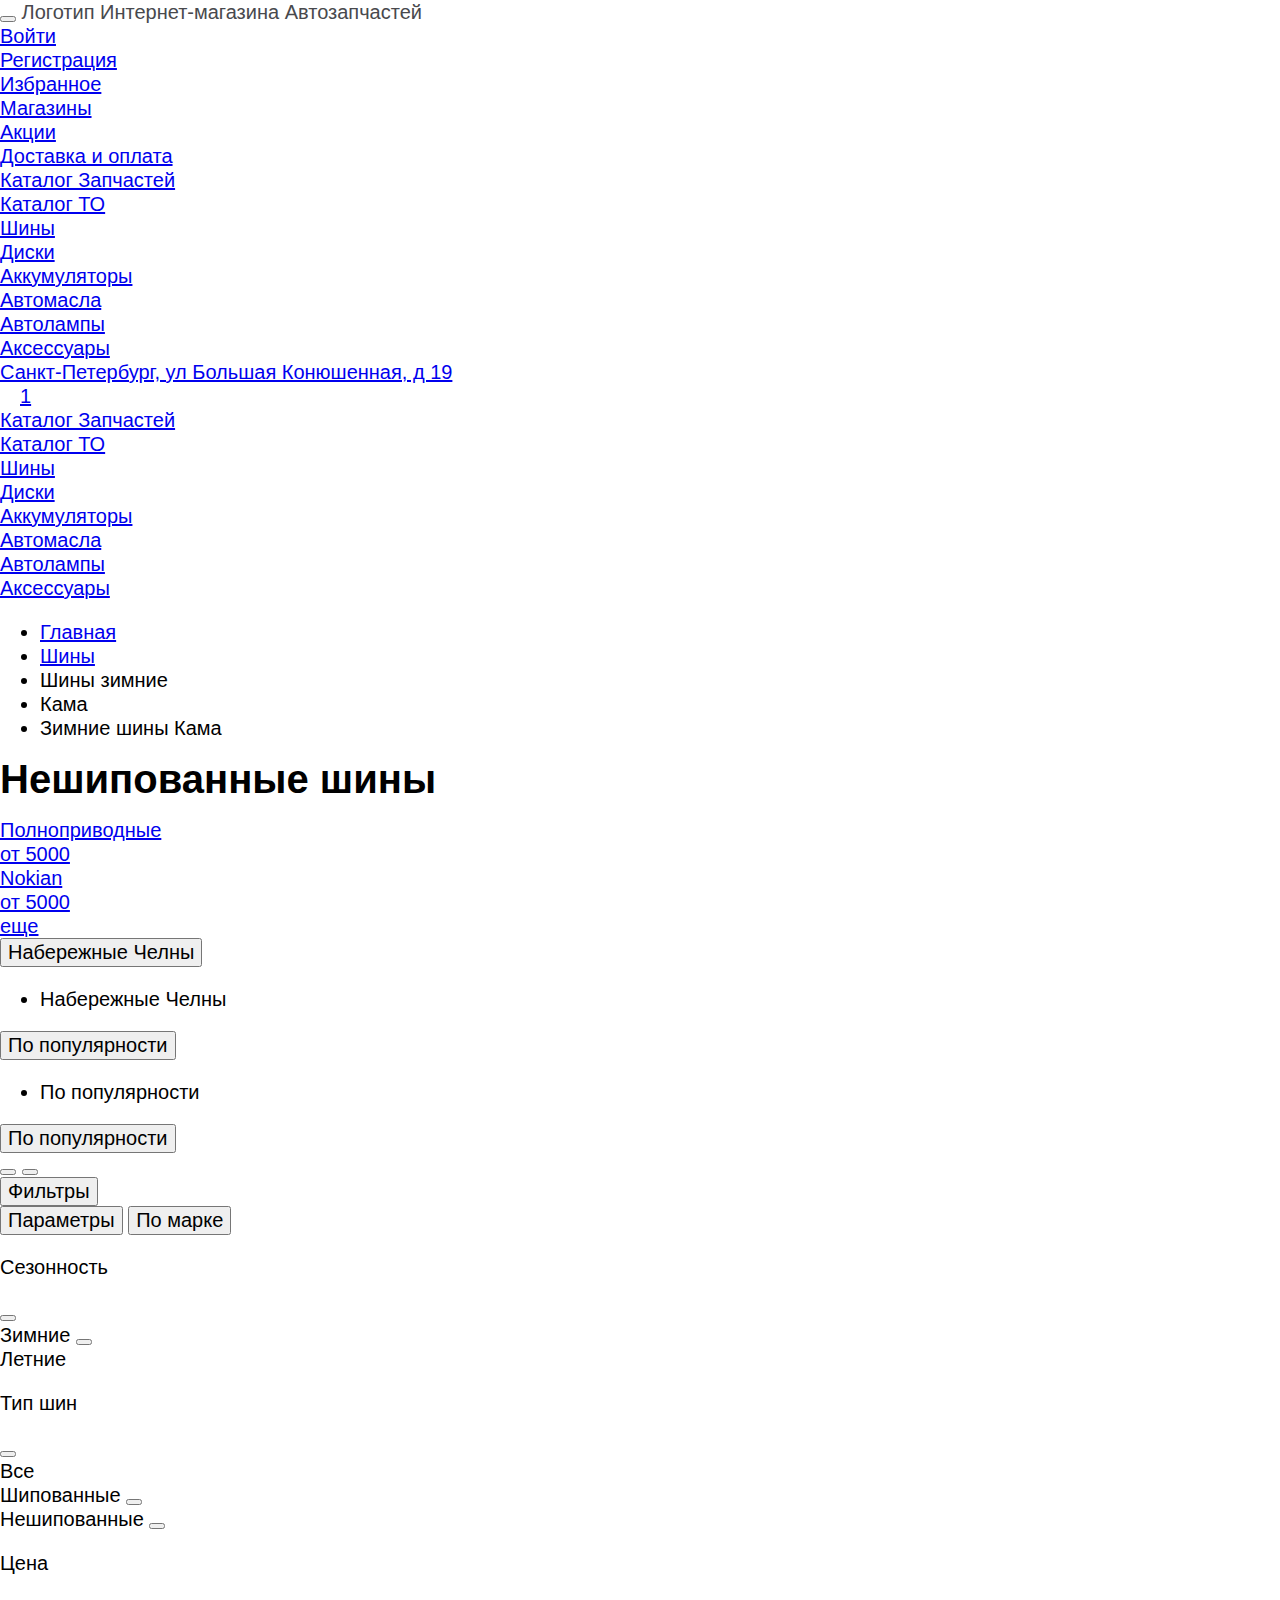
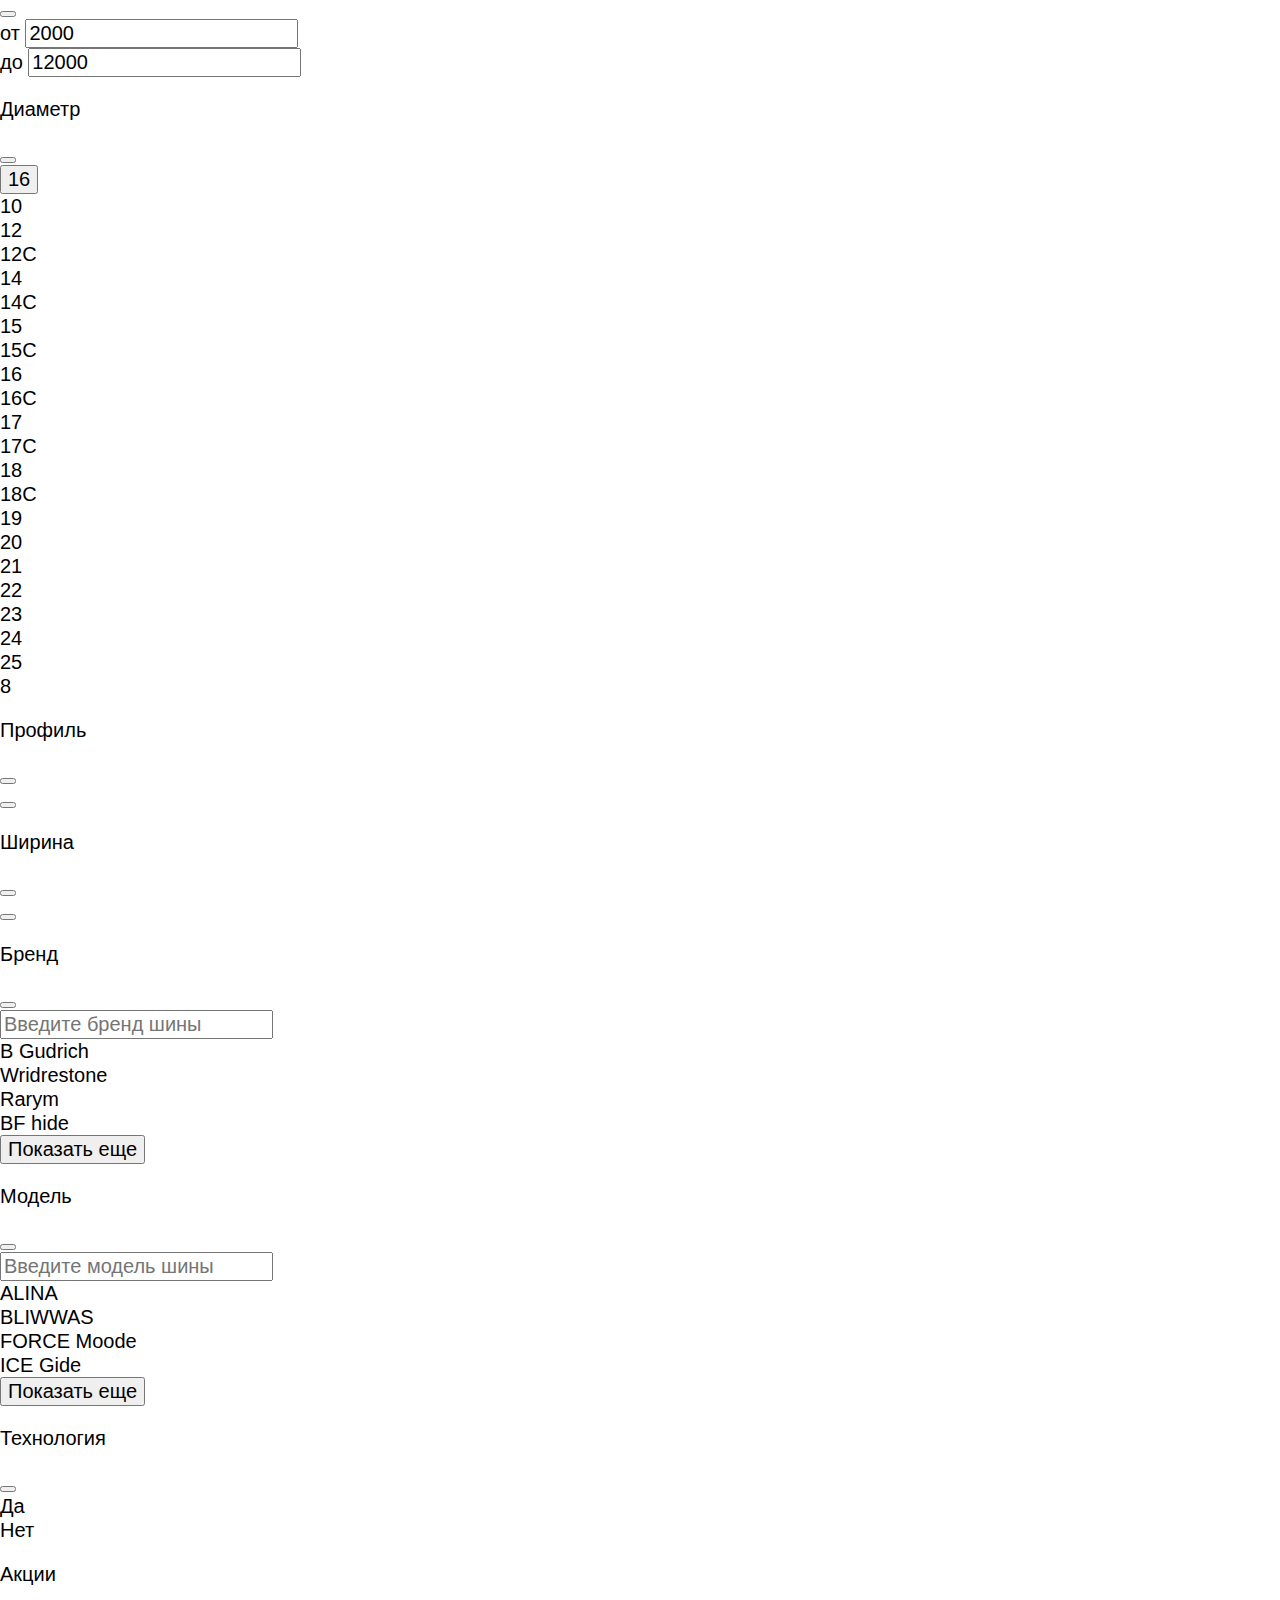
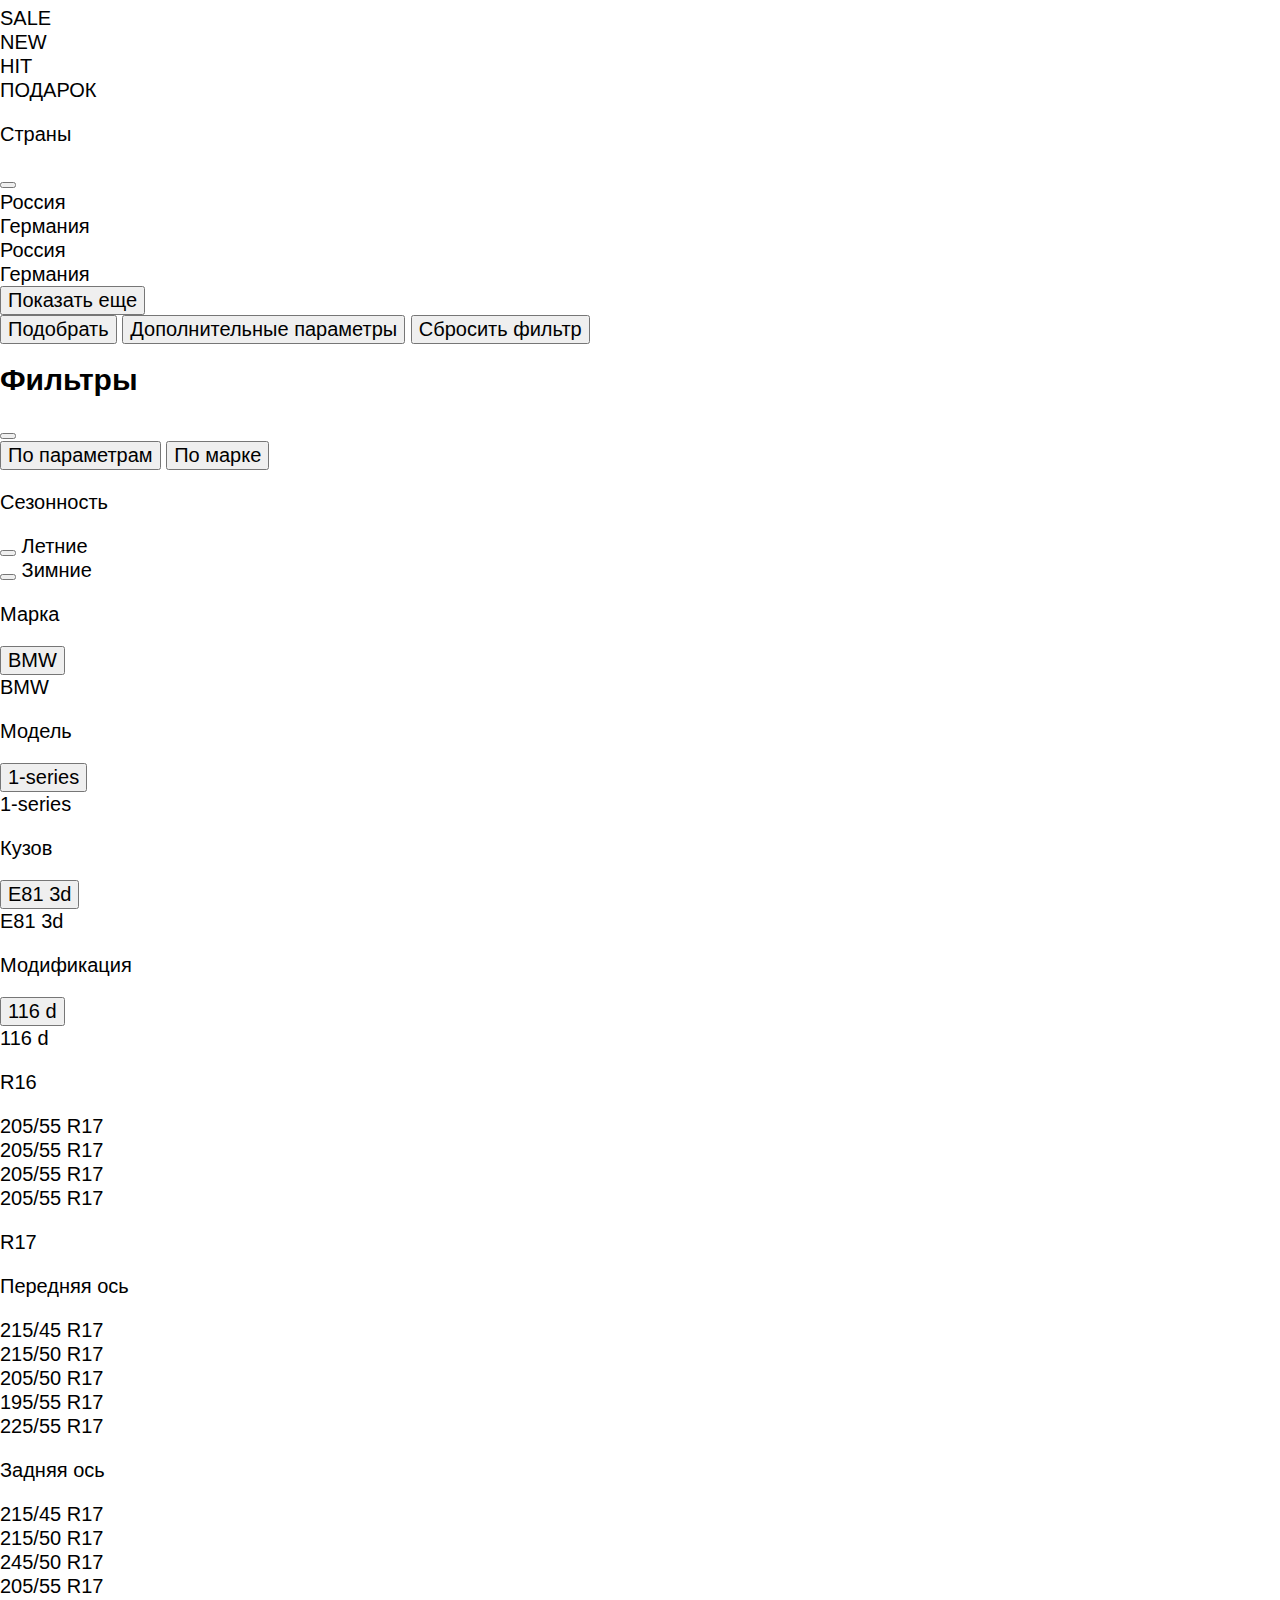
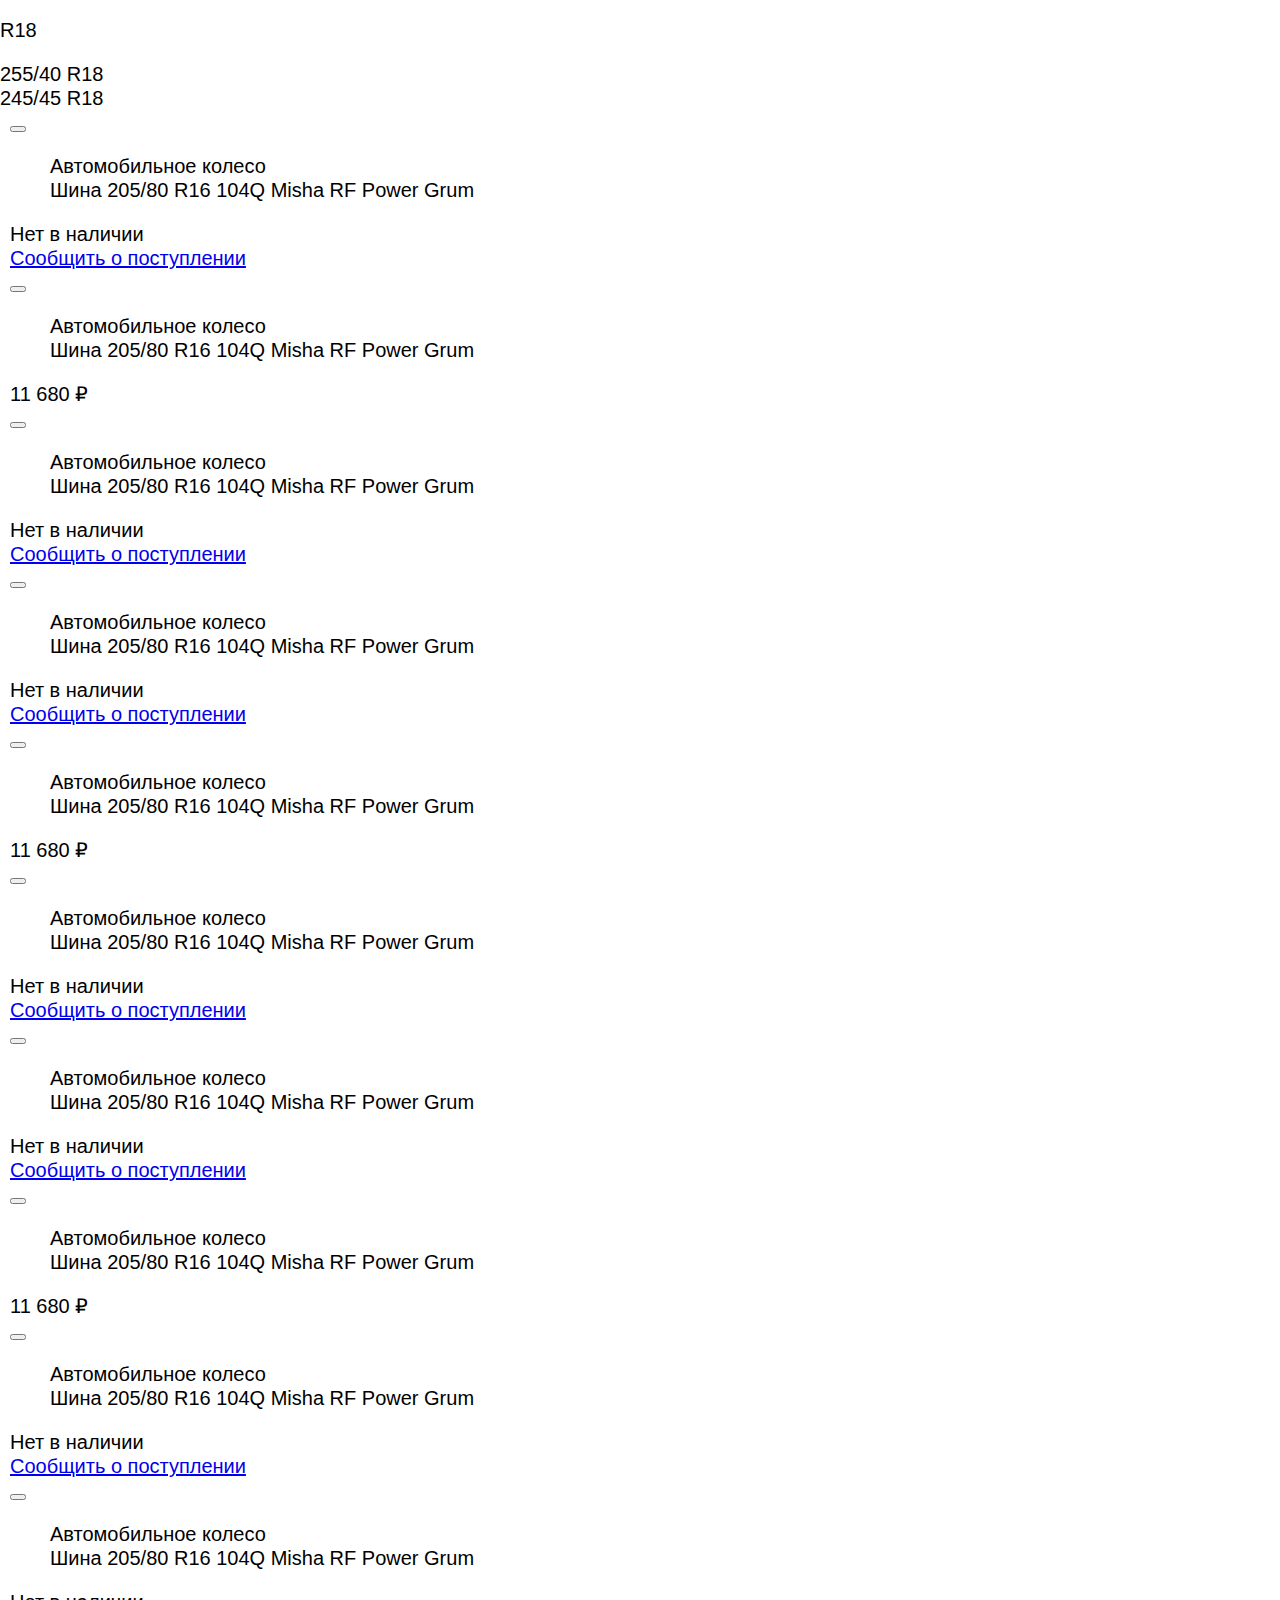
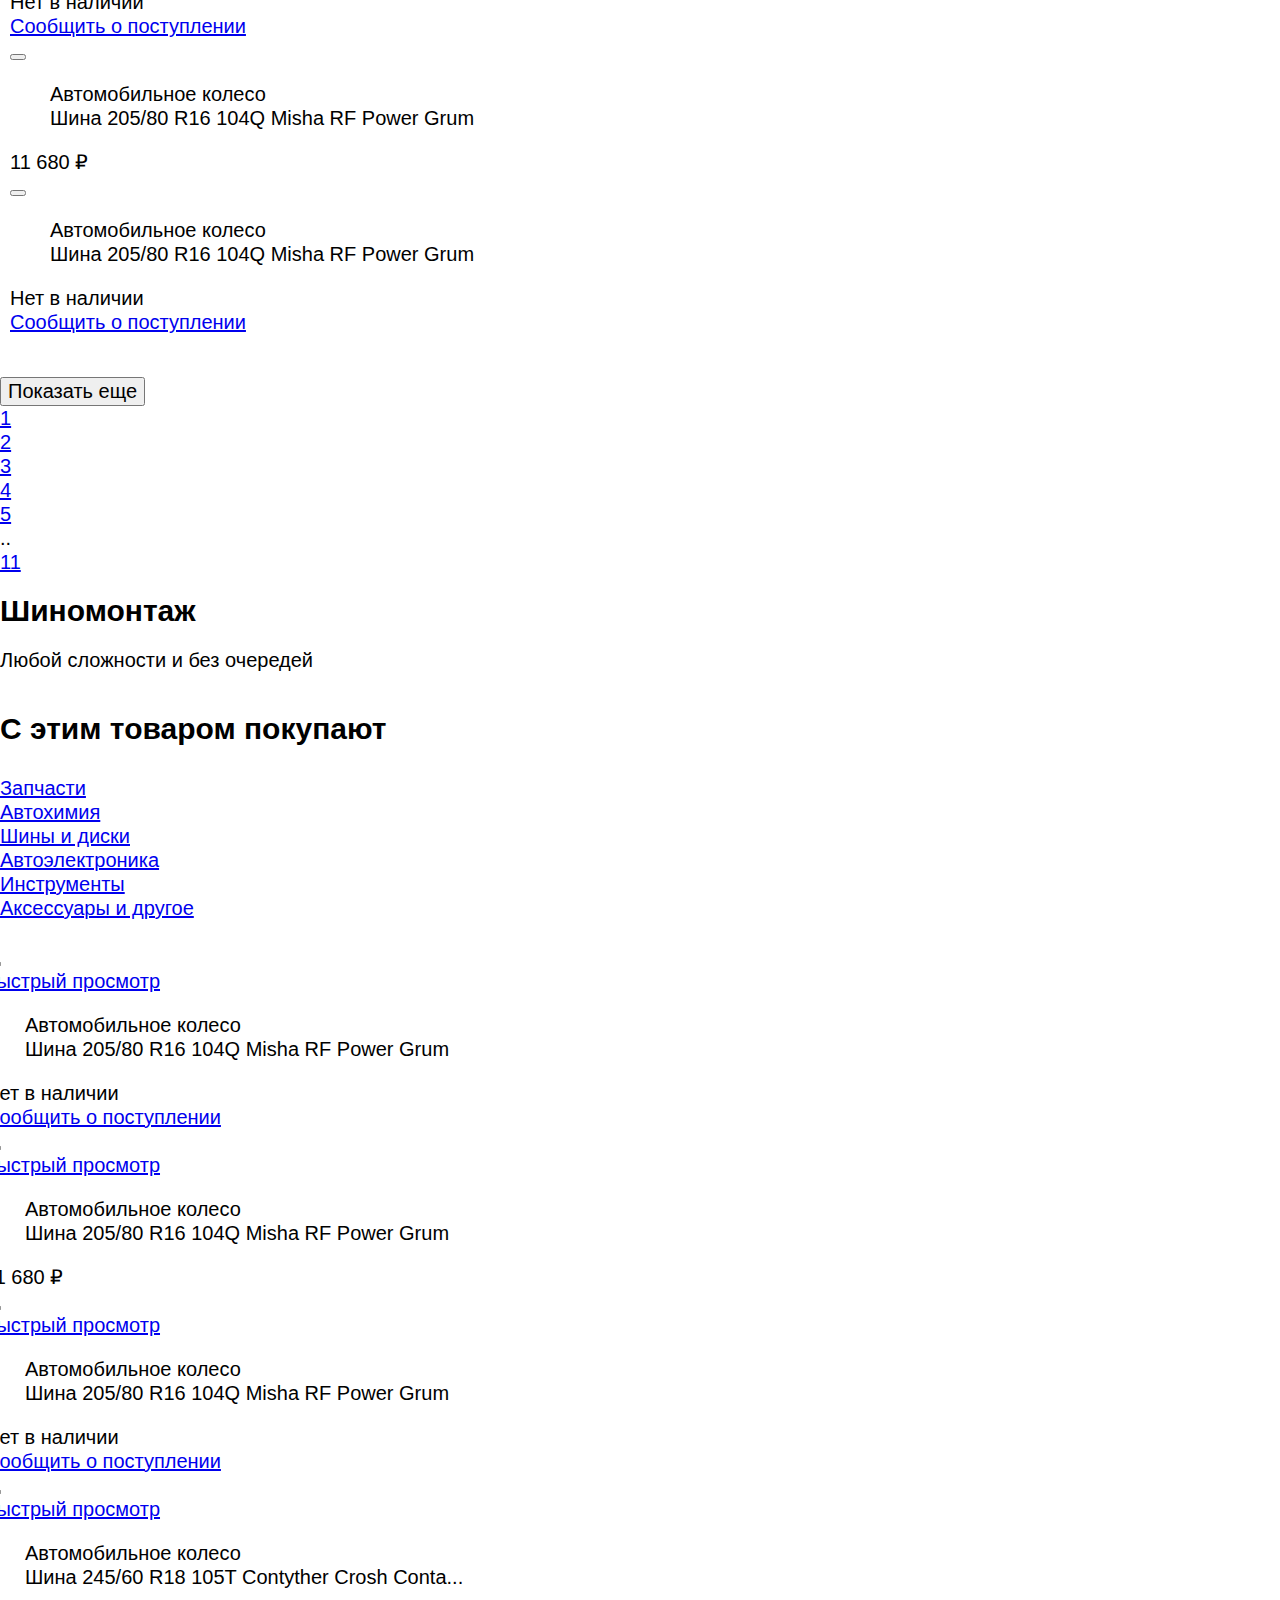
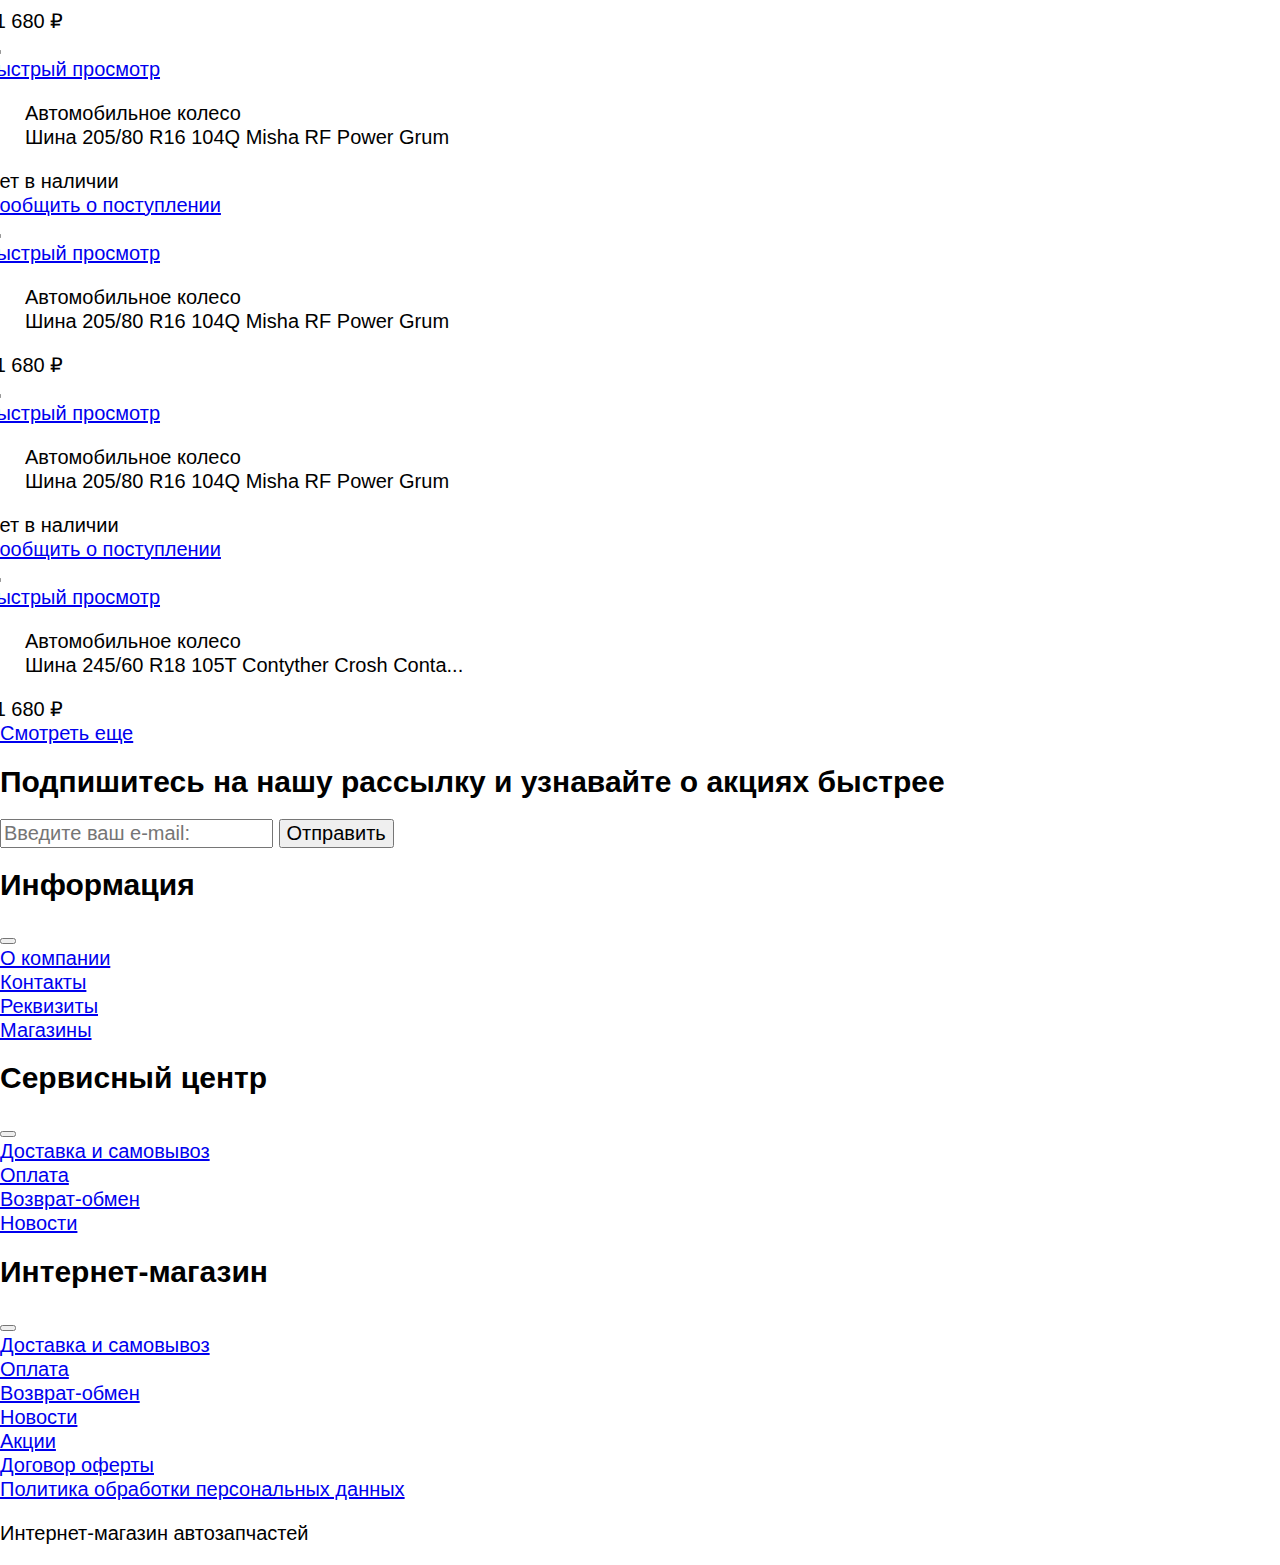
==== commit 82936f4b: "Stage-3" ====
--- a/catalog.html
+++ b/catalog.html
@@ -1325,4 +1325,4 @@
 
 </body>
 
-</html>+</html>
--- a/css/style.css
+++ b/css/style.css
@@ -0,0 +1,118 @@
+*,
+::after,
+::before {
+  box-sizing: inherit;
+}
+
+body,
+html {
+  height: 100%;
+}
+
+html {
+  box-sizing: border-box;
+  line-height: 1.15;
+}
+
+body {
+  display: flex;
+  flex-direction: column;
+  position: relative;
+  min-width: 320px;
+  margin: 0;
+  padding: 0;
+  font-family: "barlow", "Arial", sans-serif;
+  font-weight: 400;
+  color: #000000;
+  font-style: normal;
+  background-color: #ffffff;
+  font-size: 20px;
+  line-height: 24px;
+}
+
+button,
+select {
+  cursor: pointer;
+}
+
+.visually-hidden {
+  position: absolute;
+  width: 1px;
+  height: 1px;
+  margin: -1px;
+  border: 0;
+  padding: 0;
+  white-space: nowrap;
+  word-wrap: normal;
+  clip-path: inset(100%);
+  clip: rect(0 0 0 0);
+  overflow: hidden;
+}
+
+.page-header {
+  color: #48494d;
+}
+
+.menu__cats,
+.menu__main,
+.menu__user,
+.page-footer__sections ul {
+  margin: 0;
+  padding: 0;
+  list-style-type: none;
+}
+
+.user-nav {
+  margin: 0;
+  list-style-type: none;
+  padding: 0 0 0 20px;
+}
+
+.nav__list {
+  margin: 0;
+  padding: 0;
+  list-style-type: none;
+}
+
+.tabs__list {
+  margin: 0;
+  list-style-type: none;
+  padding: 10px 0 25px;
+}
+
+.categories__list {
+  padding: 0;
+  list-style-type: none;
+  margin: 0 -15px;
+}
+
+.wares__list {
+  padding: 0;
+  list-style-type: none;
+  margin: 0 -15px;
+}
+
+.top-filters__offers ul {
+  margin: 0;
+  padding: 0;
+  list-style-type: none;
+}
+
+.left-filter__form ul {
+  margin: 0;
+  padding: 0;
+  list-style-type: none;
+  background-color: #ffffff;
+}
+
+.left-filters__wrapper .wares__list {
+  padding: 0;
+  list-style-type: none;
+  margin: 0 0 43px 10px;
+}
+
+.catalog__pagination-list {
+  padding: 0;
+  list-style-type: none;
+  margin: 0 auto;
+}
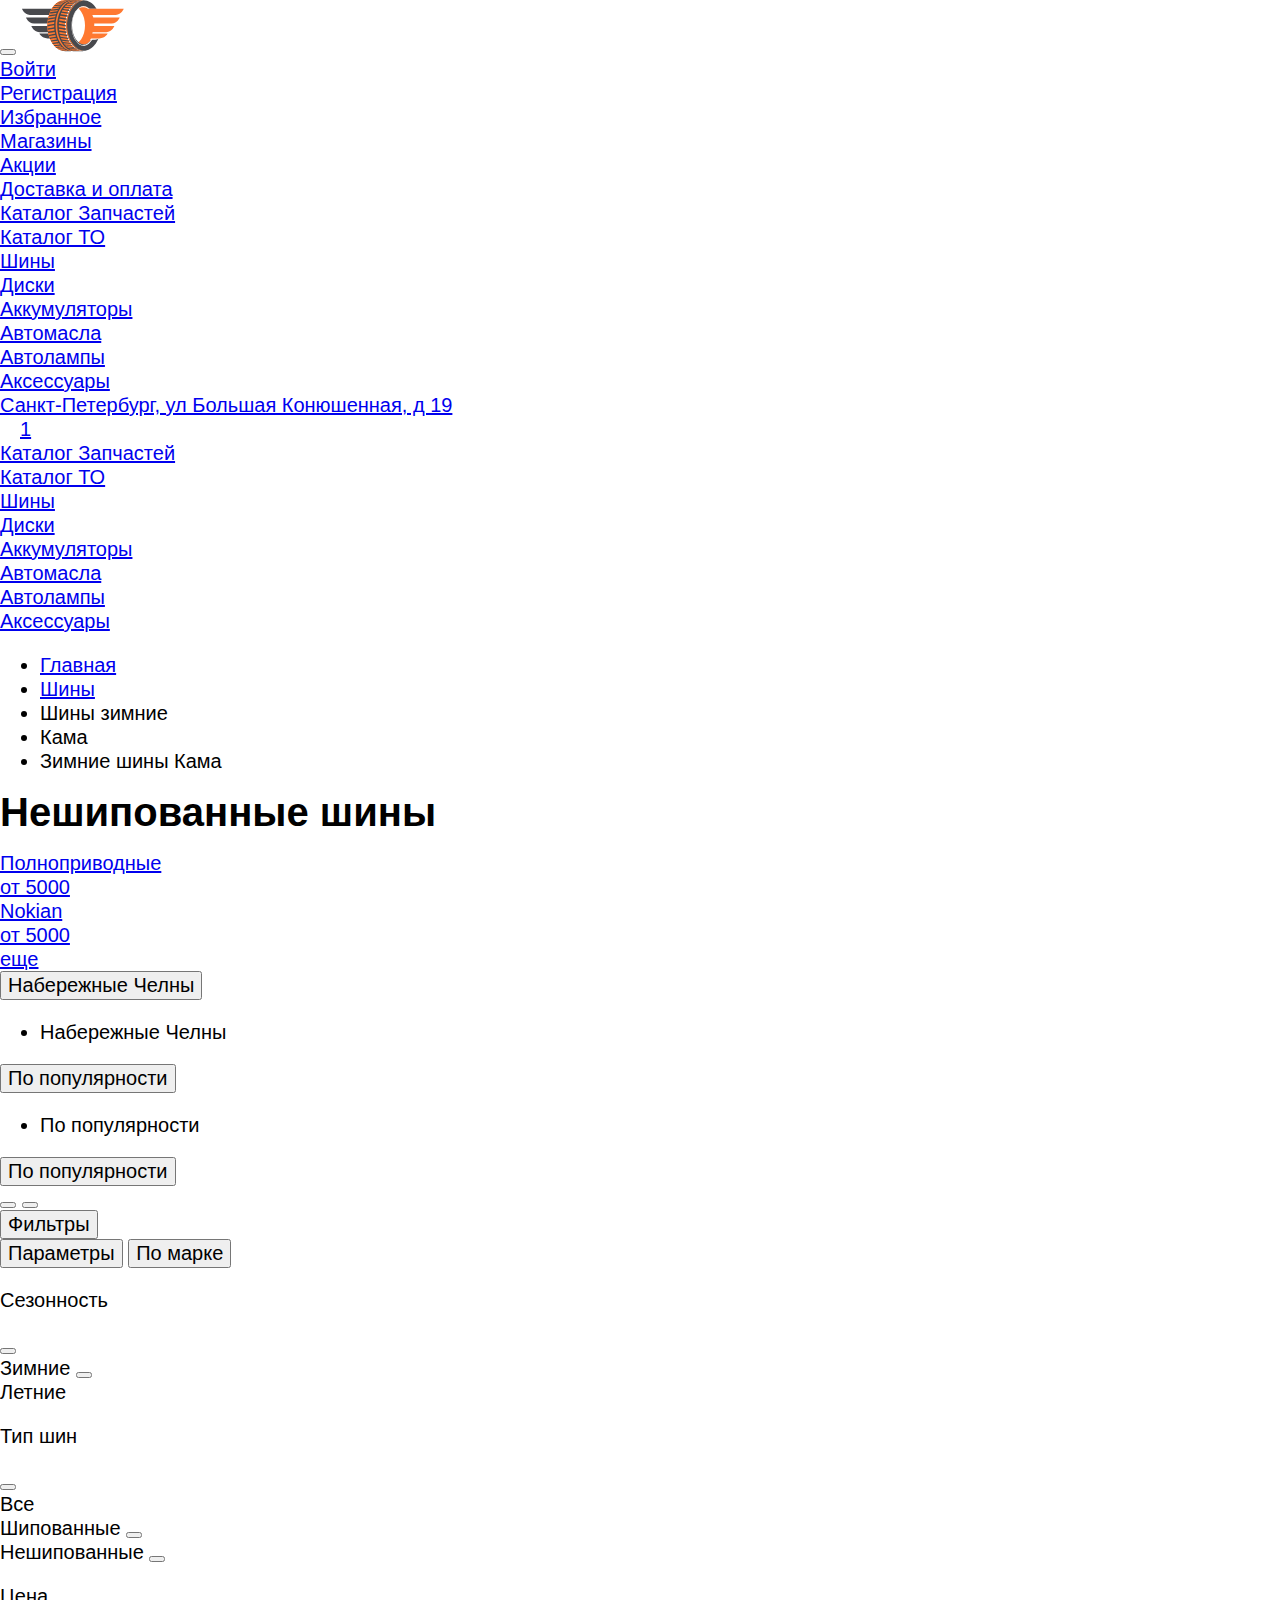
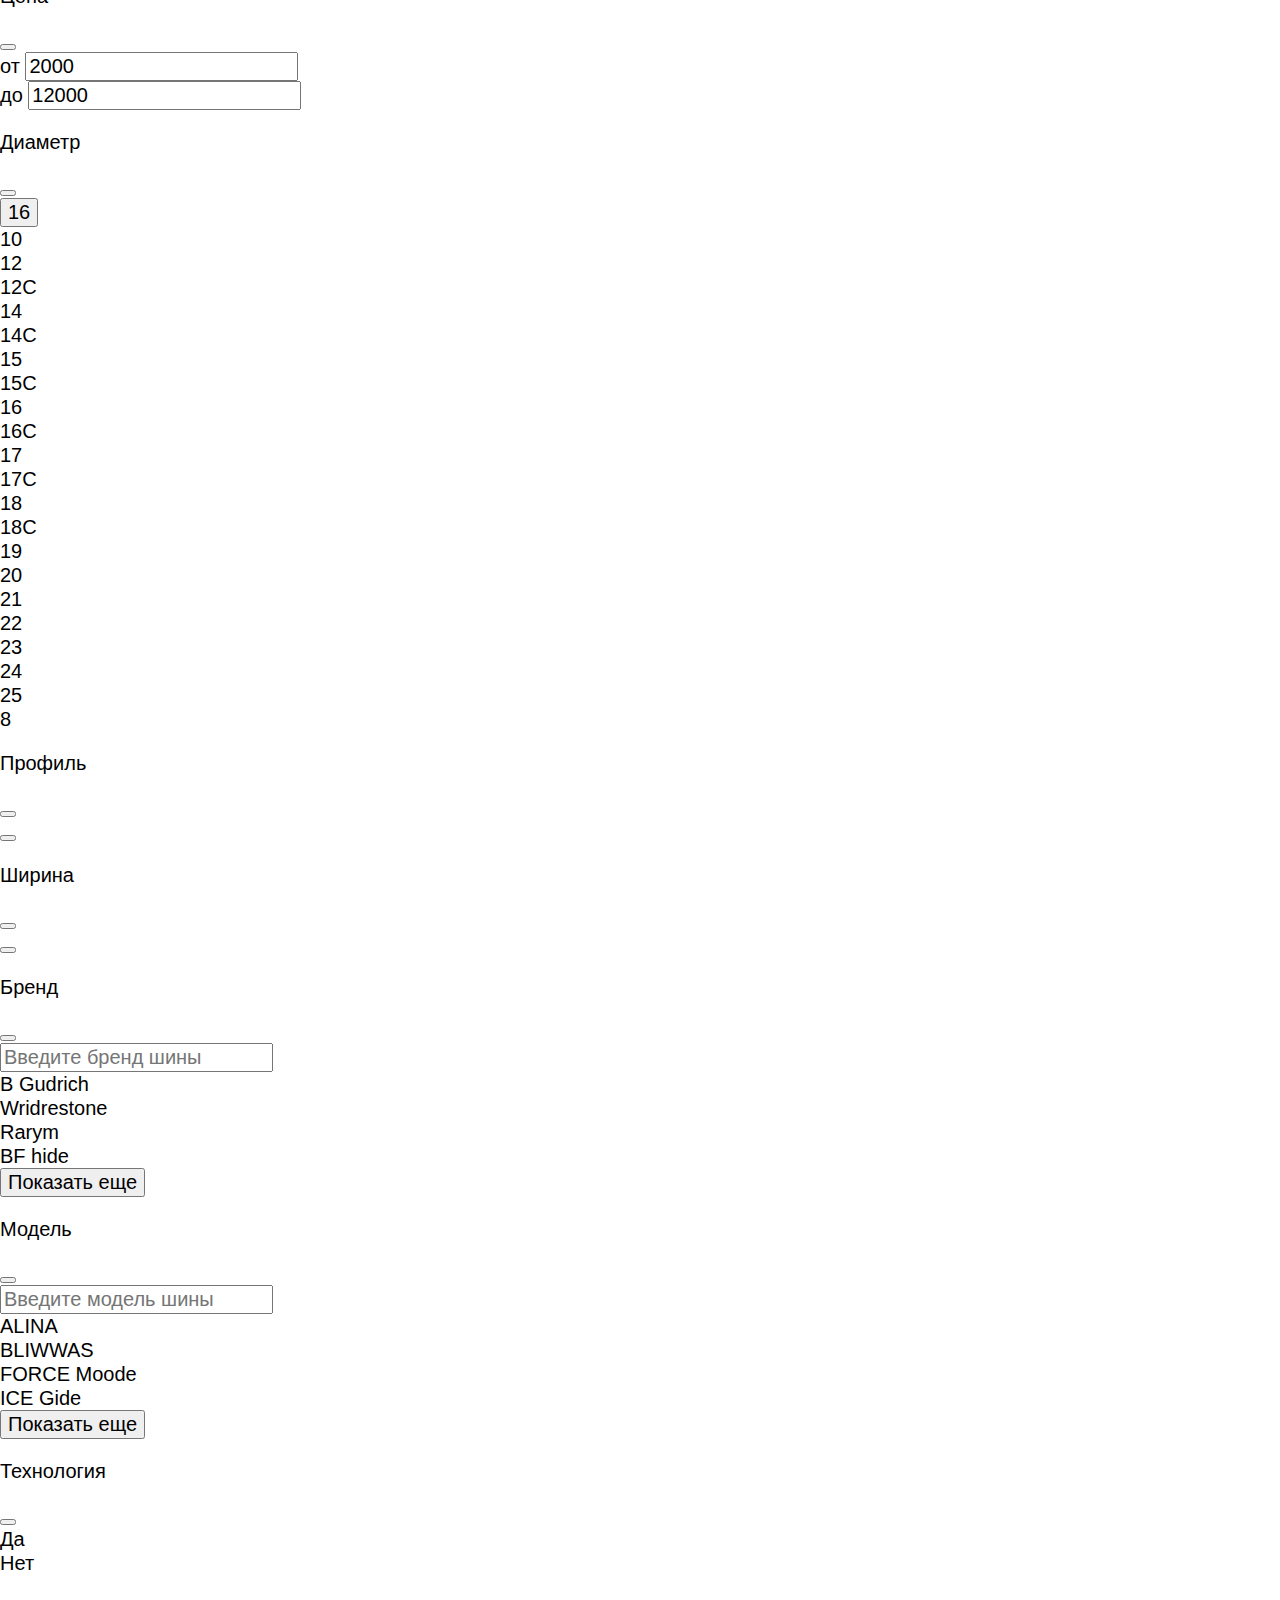
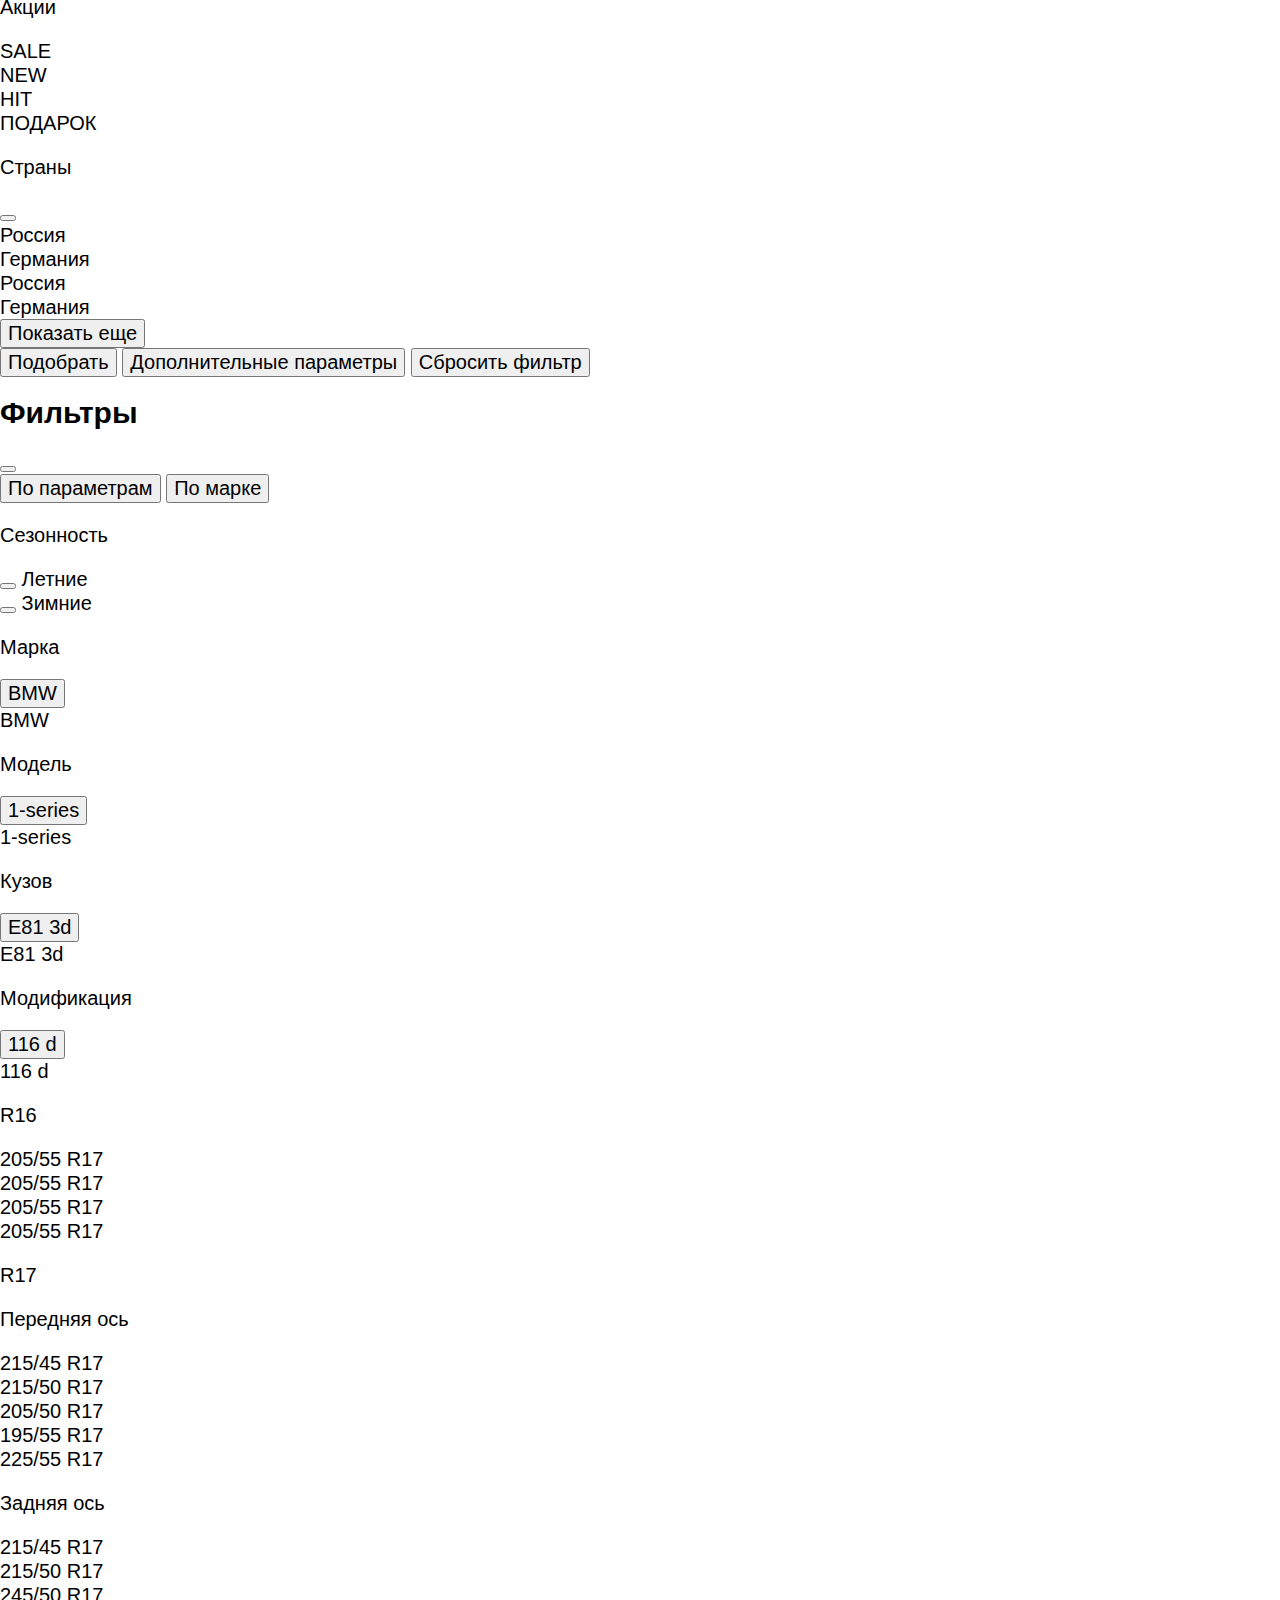
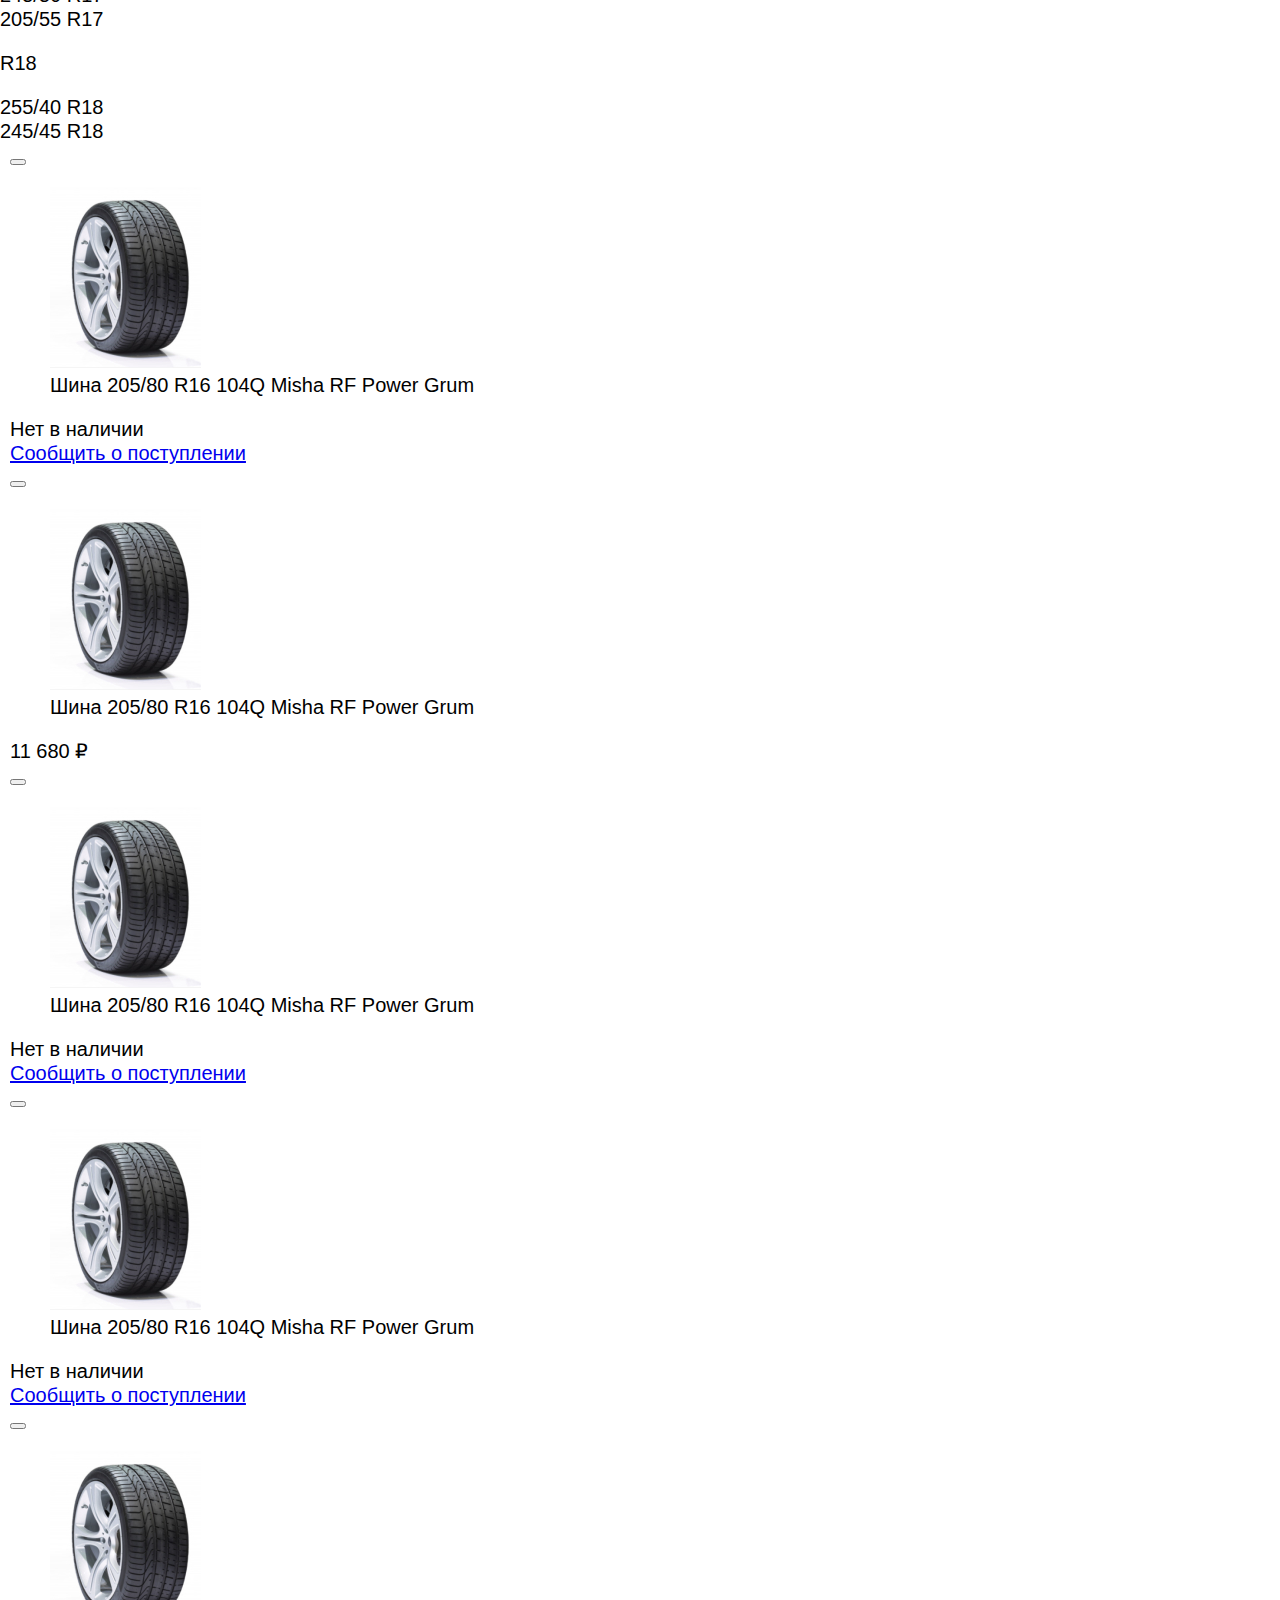
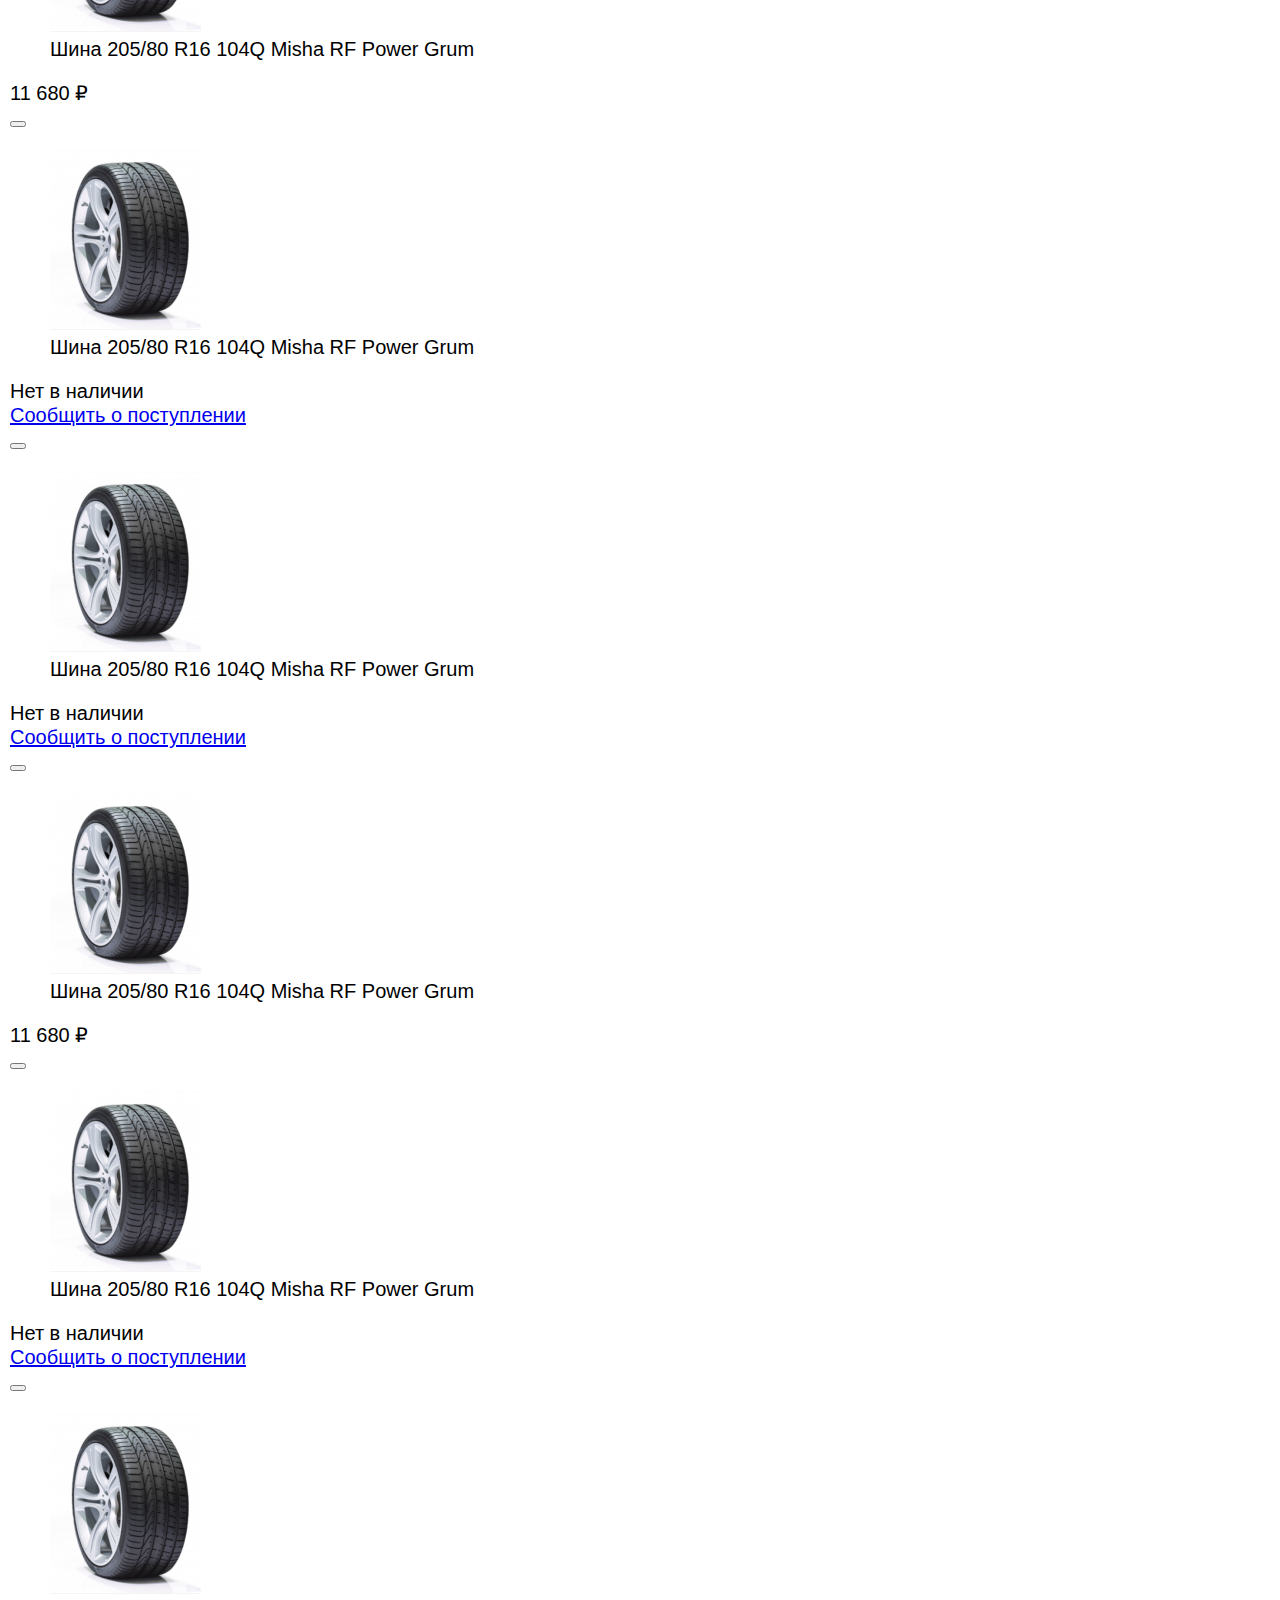
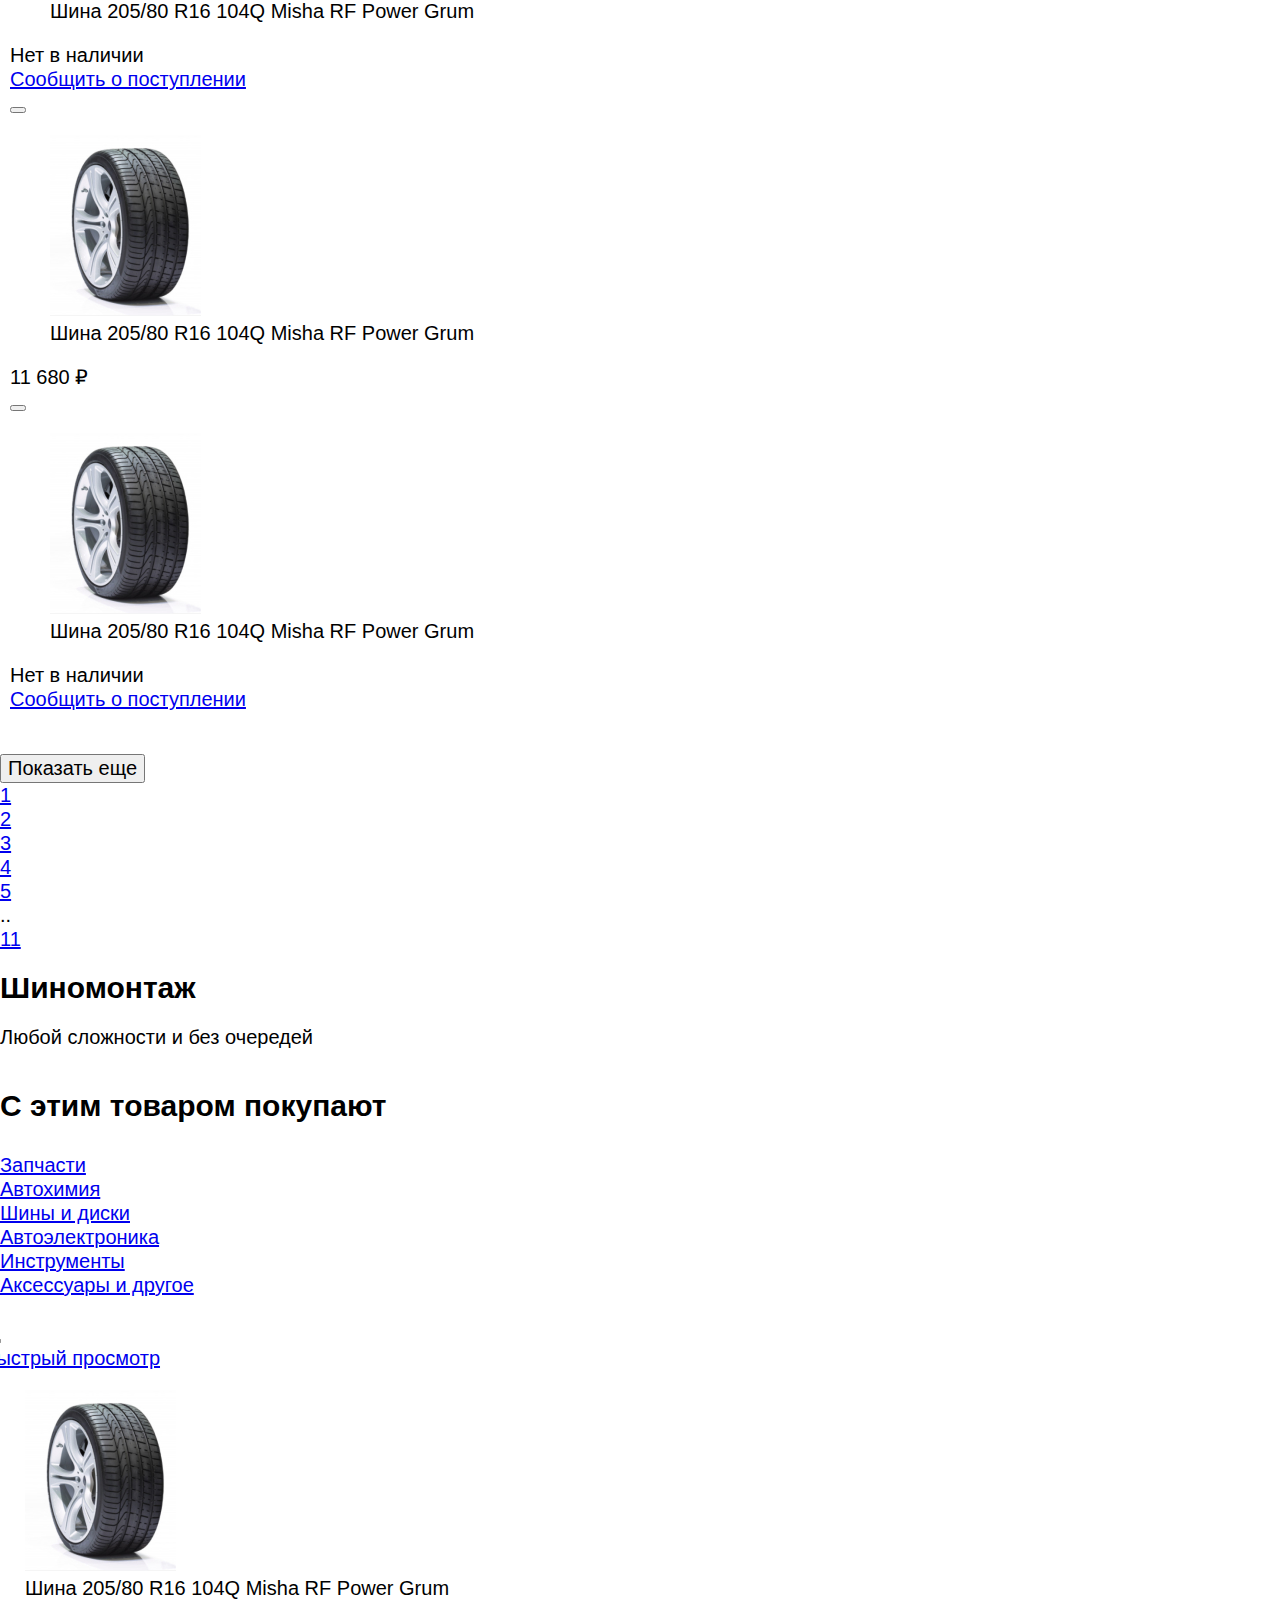
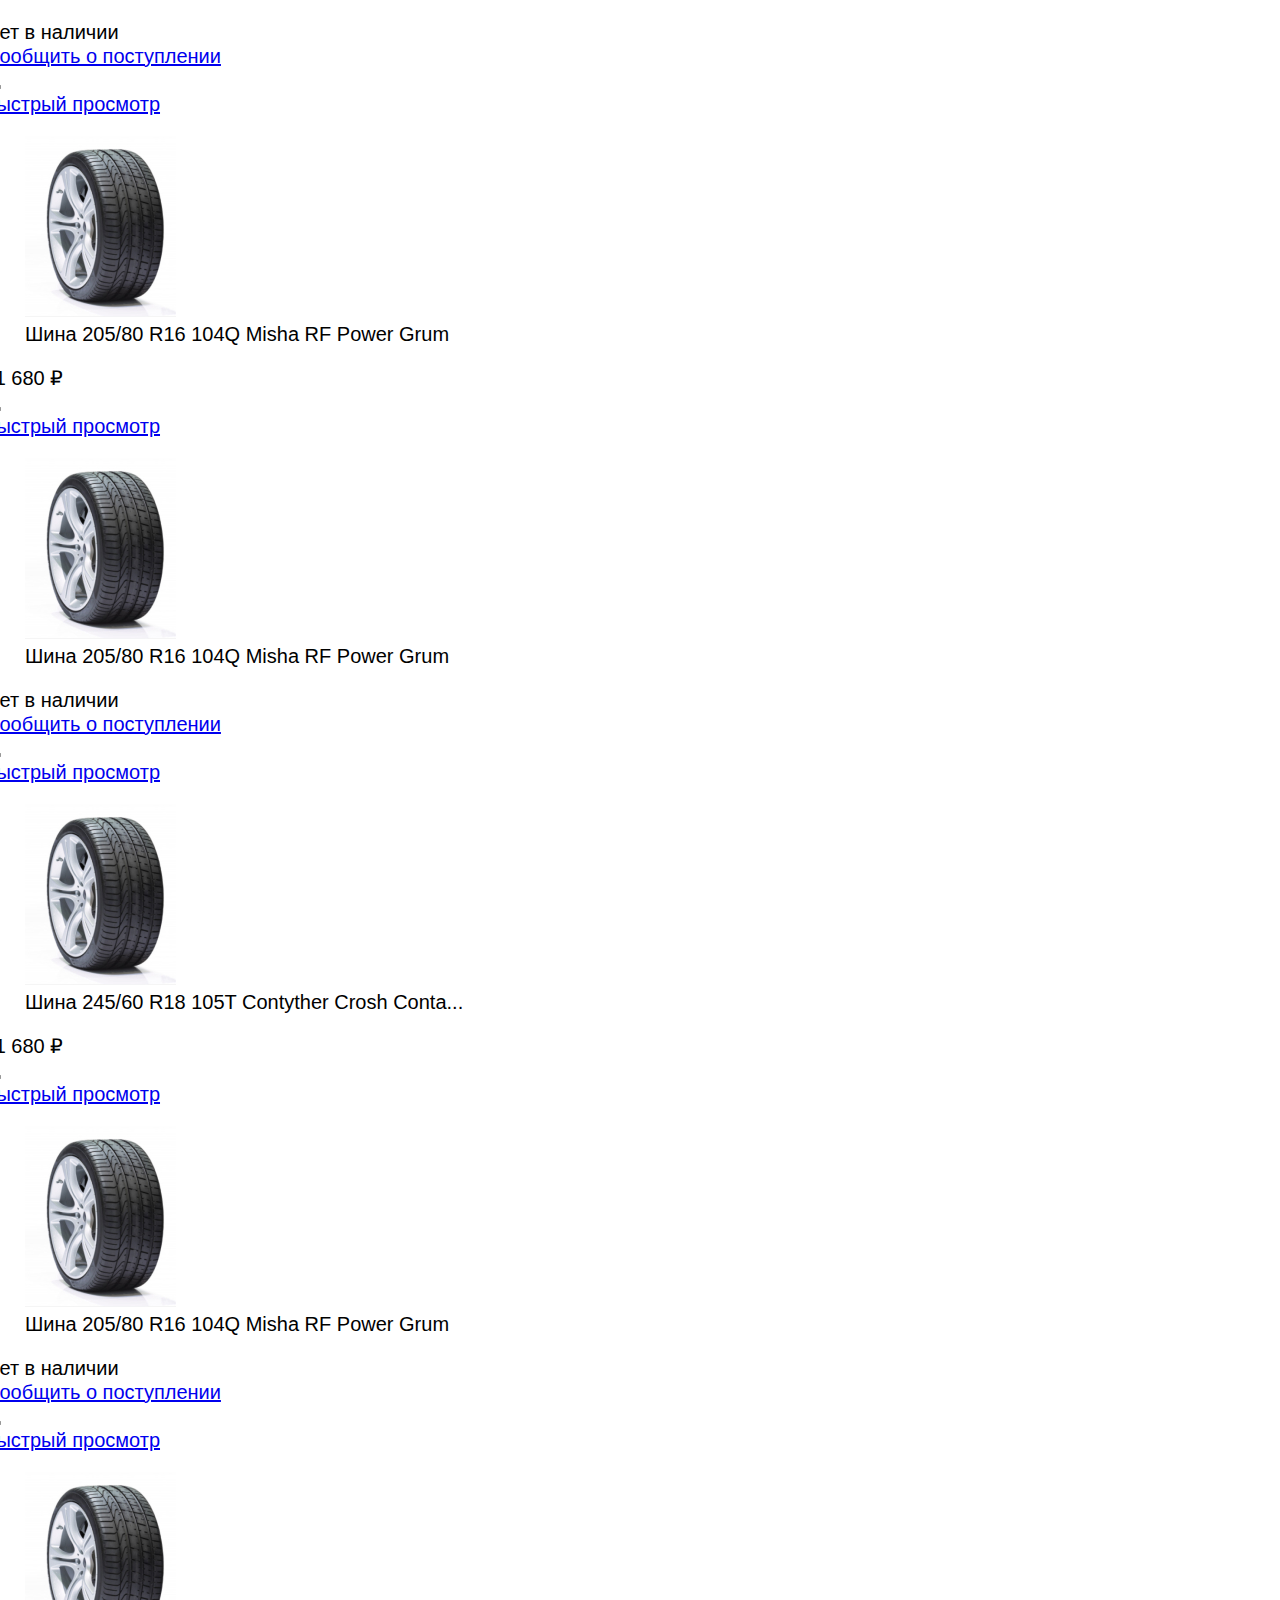
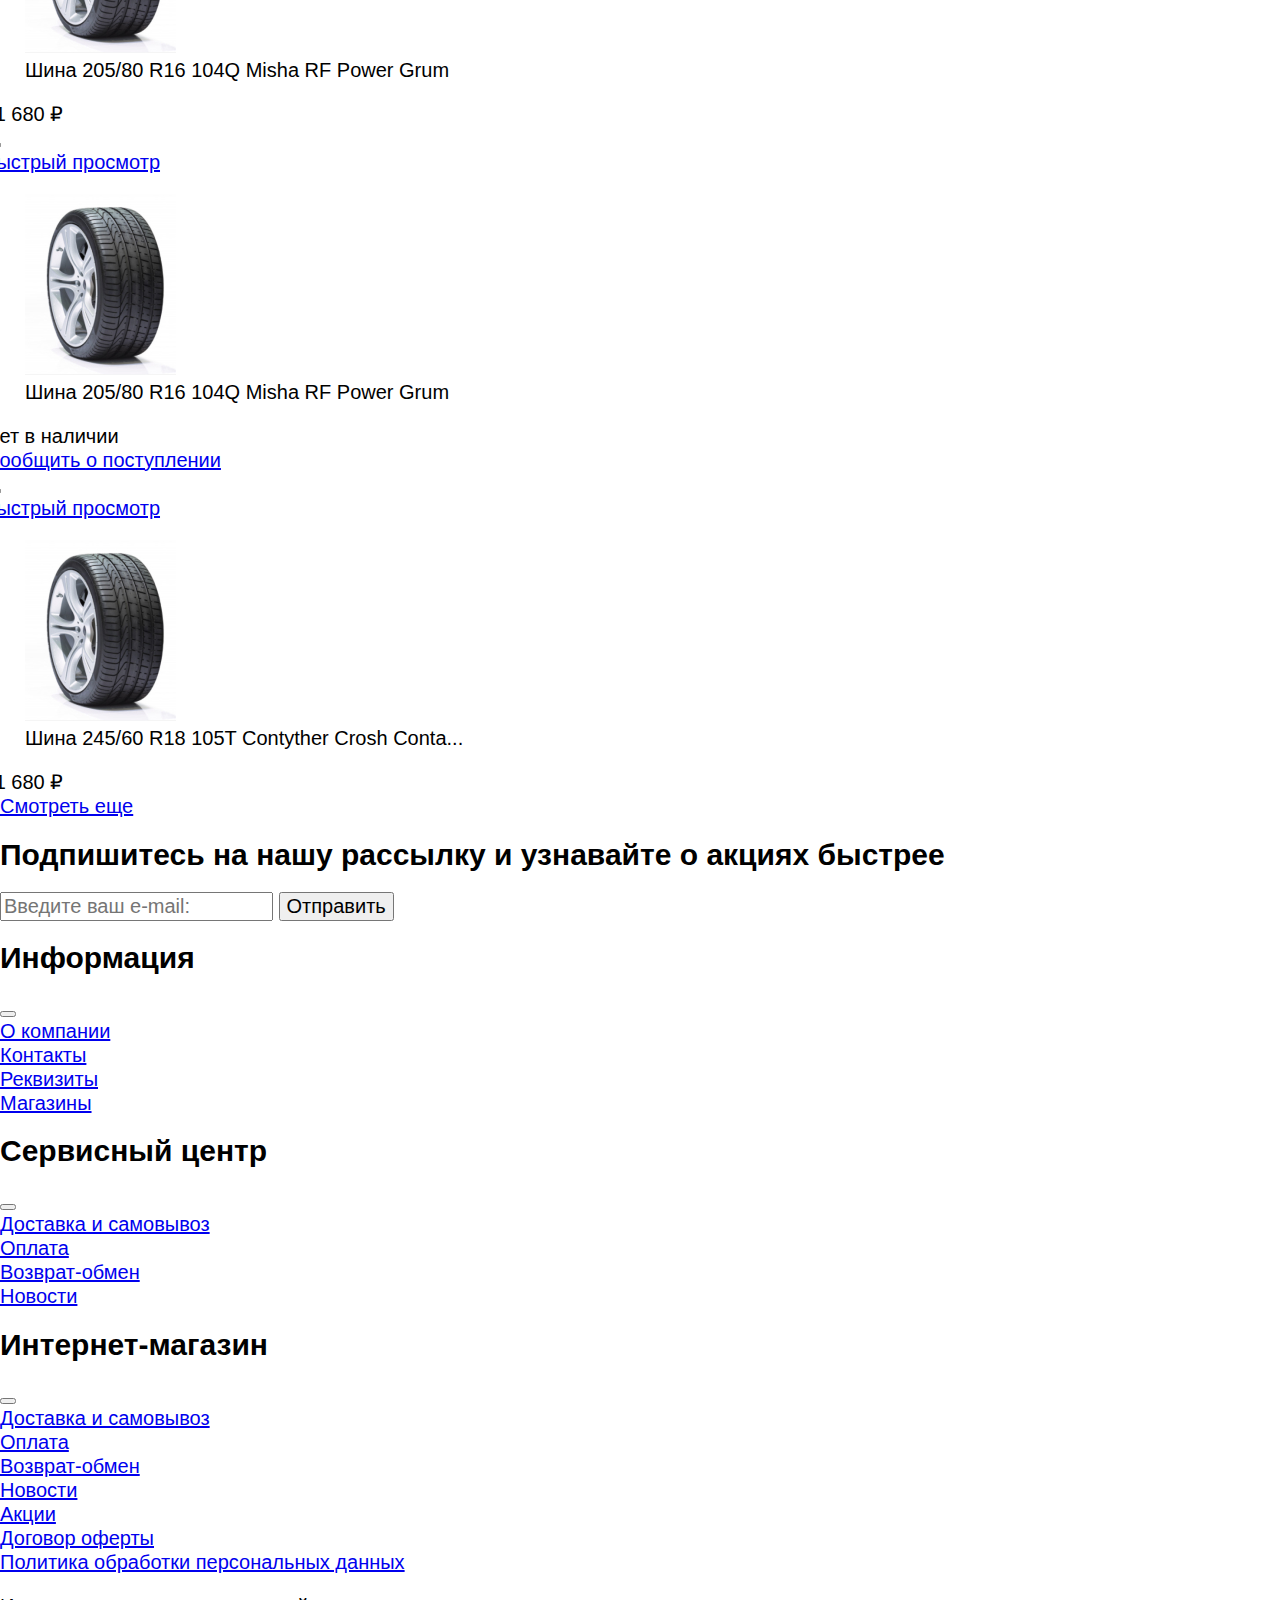
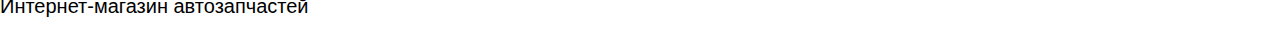
==== commit e67ca338: "Stage-4" ====
--- a/catalog.html
+++ b/catalog.html
@@ -23,7 +23,7 @@
             <span class="page-header__menu-toggle-bar"></span>
           </button>
           <a class="logo">
-            Логотип Интернет-магазина Автозапчастей
+            <img src="img/logo.svg" alt=" Логотип Интернет-магазина Автозапчастей" width="102" height="52">
           </a>
           <div class="menu">
             <div class="menu__wrap">
@@ -670,7 +670,7 @@
                 <span class="wares__summer" aria-hidden="true"></span>
               </div>
               <figure class="wares__fig">
-                Автомобильное колесо
+                <img src="img/tire-2@1x.jpg" width="151" height="181" alt="Автомобильное колесо">
                 <figcaption class="wares__figcaption">Шина 205/80 R16 104Q Misha RF Power Grum</figcaption>
               </figure>
               <div class="wares__presence wares__presence--none">
@@ -693,7 +693,7 @@
                 <span class="wares__summer" aria-hidden="true"></span>
               </div>
               <figure class="wares__fig">
-                Автомобильное колесо
+                <img src="img/tire-2@1x.jpg" width="151" height="181" alt="Автомобильное колесо">
                 <figcaption class="wares__figcaption">Шина 205/80 R16 104Q Misha RF Power Grum</figcaption>
               </figure>
               <div class="wares__presence" aria-hidden="true"></div>
@@ -714,7 +714,7 @@
                 <span class="wares__summer" aria-hidden="true"></span>
               </div>
               <figure class="wares__fig">
-                Автомобильное колесо
+                <img src="img/tire-2@1x.jpg" width="151" height="181" alt="Автомобильное колесо">
                 <figcaption class="wares__figcaption">Шина 205/80 R16 104Q Misha RF Power Grum</figcaption>
               </figure>
               <div class="wares__presence wares__presence--none">
@@ -737,7 +737,7 @@
                 <span class="wares__summer" aria-hidden="true"></span>
               </div>
               <figure class="wares__fig">
-                Автомобильное колесо
+                <img src="img/tire-2@1x.jpg" width="151" height="181" alt="Автомобильное колесо">
                 <figcaption class="wares__figcaption">Шина 205/80 R16 104Q Misha RF Power Grum</figcaption>
               </figure>
               <div class="wares__presence wares__presence--none">
@@ -760,7 +760,7 @@
                 <span class="wares__summer" aria-hidden="true"></span>
               </div>
               <figure class="wares__fig">
-                Автомобильное колесо
+                <img src="img/tire-2@1x.jpg" width="151" height="181" alt="Автомобильное колесо">
                 <figcaption class="wares__figcaption">Шина 205/80 R16 104Q Misha RF Power Grum</figcaption>
               </figure>
               <div class="wares__presence" aria-hidden="true"></div>
@@ -781,7 +781,7 @@
                 <span class="wares__summer" aria-hidden="true"></span>
               </div>
               <figure class="wares__fig">
-                Автомобильное колесо
+                <img src="img/tire-2@1x.jpg" width="151" height="181" alt="Автомобильное колесо">
                 <figcaption class="wares__figcaption">Шина 205/80 R16 104Q Misha RF Power Grum</figcaption>
               </figure>
               <div class="wares__presence wares__presence--none">
@@ -804,7 +804,7 @@
                 <span class="wares__summer" aria-hidden="true"></span>
               </div>
               <figure class="wares__fig">
-                Автомобильное колесо
+                <img src="img/tire-2@1x.jpg" width="151" height="181" alt="Автомобильное колесо">
                 <figcaption class="wares__figcaption">Шина 205/80 R16 104Q Misha RF Power Grum</figcaption>
               </figure>
               <div class="wares__presence wares__presence--none">
@@ -827,7 +827,7 @@
                 <span class="wares__summer" aria-hidden="true"></span>
               </div>
               <figure class="wares__fig">
-                Автомобильное колесо
+                <img src="img/tire-2@1x.jpg" width="151" height="181" alt="Автомобильное колесо">
                 <figcaption class="wares__figcaption">Шина 205/80 R16 104Q Misha RF Power Grum</figcaption>
               </figure>
               <div class="wares__presence" aria-hidden="true"></div>
@@ -848,7 +848,7 @@
                 <span class="wares__summer" aria-hidden="true"></span>
               </div>
               <figure class="wares__fig">
-                Автомобильное колесо
+                <img src="img/tire-2@1x.jpg" width="151" height="181" alt="Автомобильное колесо">
                 <figcaption class="wares__figcaption">Шина 205/80 R16 104Q Misha RF Power Grum</figcaption>
               </figure>
               <div class="wares__presence wares__presence--none">
@@ -871,7 +871,7 @@
                 <span class="wares__summer" aria-hidden="true"></span>
               </div>
               <figure class="wares__fig">
-                Автомобильное колесо
+                <img src="img/tire-2@1x.jpg" width="151" height="181" alt="Автомобильное колесо">
                 <figcaption class="wares__figcaption">Шина 205/80 R16 104Q Misha RF Power Grum</figcaption>
               </figure>
               <div class="wares__presence wares__presence--none">
@@ -894,7 +894,7 @@
                 <span class="wares__summer" aria-hidden="true"></span>
               </div>
               <figure class="wares__fig">
-                Автомобильное колесо
+                <img src="img/tire-2@1x.jpg" width="151" height="181" alt="Автомобильное колесо">
                 <figcaption class="wares__figcaption">Шина 205/80 R16 104Q Misha RF Power Grum</figcaption>
               </figure>
               <div class="wares__presence" aria-hidden="true"></div>
@@ -915,7 +915,7 @@
                 <span class="wares__summer" aria-hidden="true"></span>
               </div>
               <figure class="wares__fig">
-                Автомобильное колесо
+                <img src="img/tire-2@1x.jpg" width="151" height="181" alt="Автомобильное колесо">
                 <figcaption class="wares__figcaption">Шина 205/80 R16 104Q Misha RF Power Grum</figcaption>
               </figure>
               <div class="wares__presence wares__presence--none">
@@ -996,7 +996,7 @@
               быстрый просмотр
             </a>
             <figure class="wares__fig">
-              Автомобильное колесо
+              <img src="img/tire-2@1x.jpg" width="151" height="181" alt="Автомобильное колесо">
               <figcaption class="wares__figcaption">Шина 205/80 R16 104Q Misha RF Power Grum</figcaption>
             </figure>
             <div class="wares__presence wares__presence--none">
@@ -1023,7 +1023,7 @@
               быстрый просмотр
             </a>
             <figure class="wares__fig">
-              Автомобильное колесо
+              <img src="img/tire-2@1x.jpg" width="151" height="181" alt="Автомобильное колесо">
               <figcaption class="wares__figcaption">Шина 205/80 R16 104Q Misha RF Power Grum</figcaption>
             </figure>
             <div class="wares__presence" aria-hidden="true"></div>
@@ -1048,7 +1048,7 @@
               быстрый просмотр
             </a>
             <figure class="wares__fig">
-              Автомобильное колесо
+              <img src="img/tire-2@1x.jpg" width="151" height="181" alt="Автомобильное колесо">
               <figcaption class="wares__figcaption">Шина 205/80 R16 104Q Misha RF Power Grum</figcaption>
             </figure>
             <div class="wares__presence wares__presence--none">
@@ -1075,7 +1075,7 @@
               быстрый просмотр
             </a>
             <figure class="wares__fig">
-              Автомобильное колесо
+              <img src="img/tire-2@1x.jpg" width="151" height="181" alt="Автомобильное колесо">
               <figcaption class="wares__figcaption">Шина 245/60 R18 105T Contyther Crosh Conta...</figcaption>
             </figure>
             <div class="wares__presence" aria-hidden="true"></div>
@@ -1100,7 +1100,7 @@
               быстрый просмотр
             </a>
             <figure class="wares__fig">
-              Автомобильное колесо
+              <img src="img/tire-2@1x.jpg" width="151" height="181" alt="Автомобильное колесо">
               <figcaption class="wares__figcaption">Шина 205/80 R16 104Q Misha RF Power Grum</figcaption>
             </figure>
             <div class="wares__presence wares__presence--none">
@@ -1127,7 +1127,7 @@
               быстрый просмотр
             </a>
             <figure class="wares__fig">
-              Автомобильное колесо
+              <img src="img/tire-2@1x.jpg" width="151" height="181" alt="Автомобильное колесо">
               <figcaption class="wares__figcaption">Шина 205/80 R16 104Q Misha RF Power Grum</figcaption>
             </figure>
             <div class="wares__presence" aria-hidden="true"></div>
@@ -1152,7 +1152,7 @@
               быстрый просмотр
             </a>
             <figure class="wares__fig">
-              Автомобильное колесо
+              <img src="img/tire-2@1x.jpg" width="151" height="181" alt="Автомобильное колесо">
               <figcaption class="wares__figcaption">Шина 205/80 R16 104Q Misha RF Power Grum</figcaption>
             </figure>
             <div class="wares__presence wares__presence--none">
@@ -1179,7 +1179,7 @@
               быстрый просмотр
             </a>
             <figure class="wares__fig">
-              Автомобильное колесо
+              <img src="img/tire-2@1x.jpg" width="151" height="181" alt="Автомобильное колесо">
               <figcaption class="wares__figcaption">Шина 245/60 R18 105T Contyther Crosh Conta...</figcaption>
             </figure>
             <div class="wares__presence" aria-hidden="true"></div>
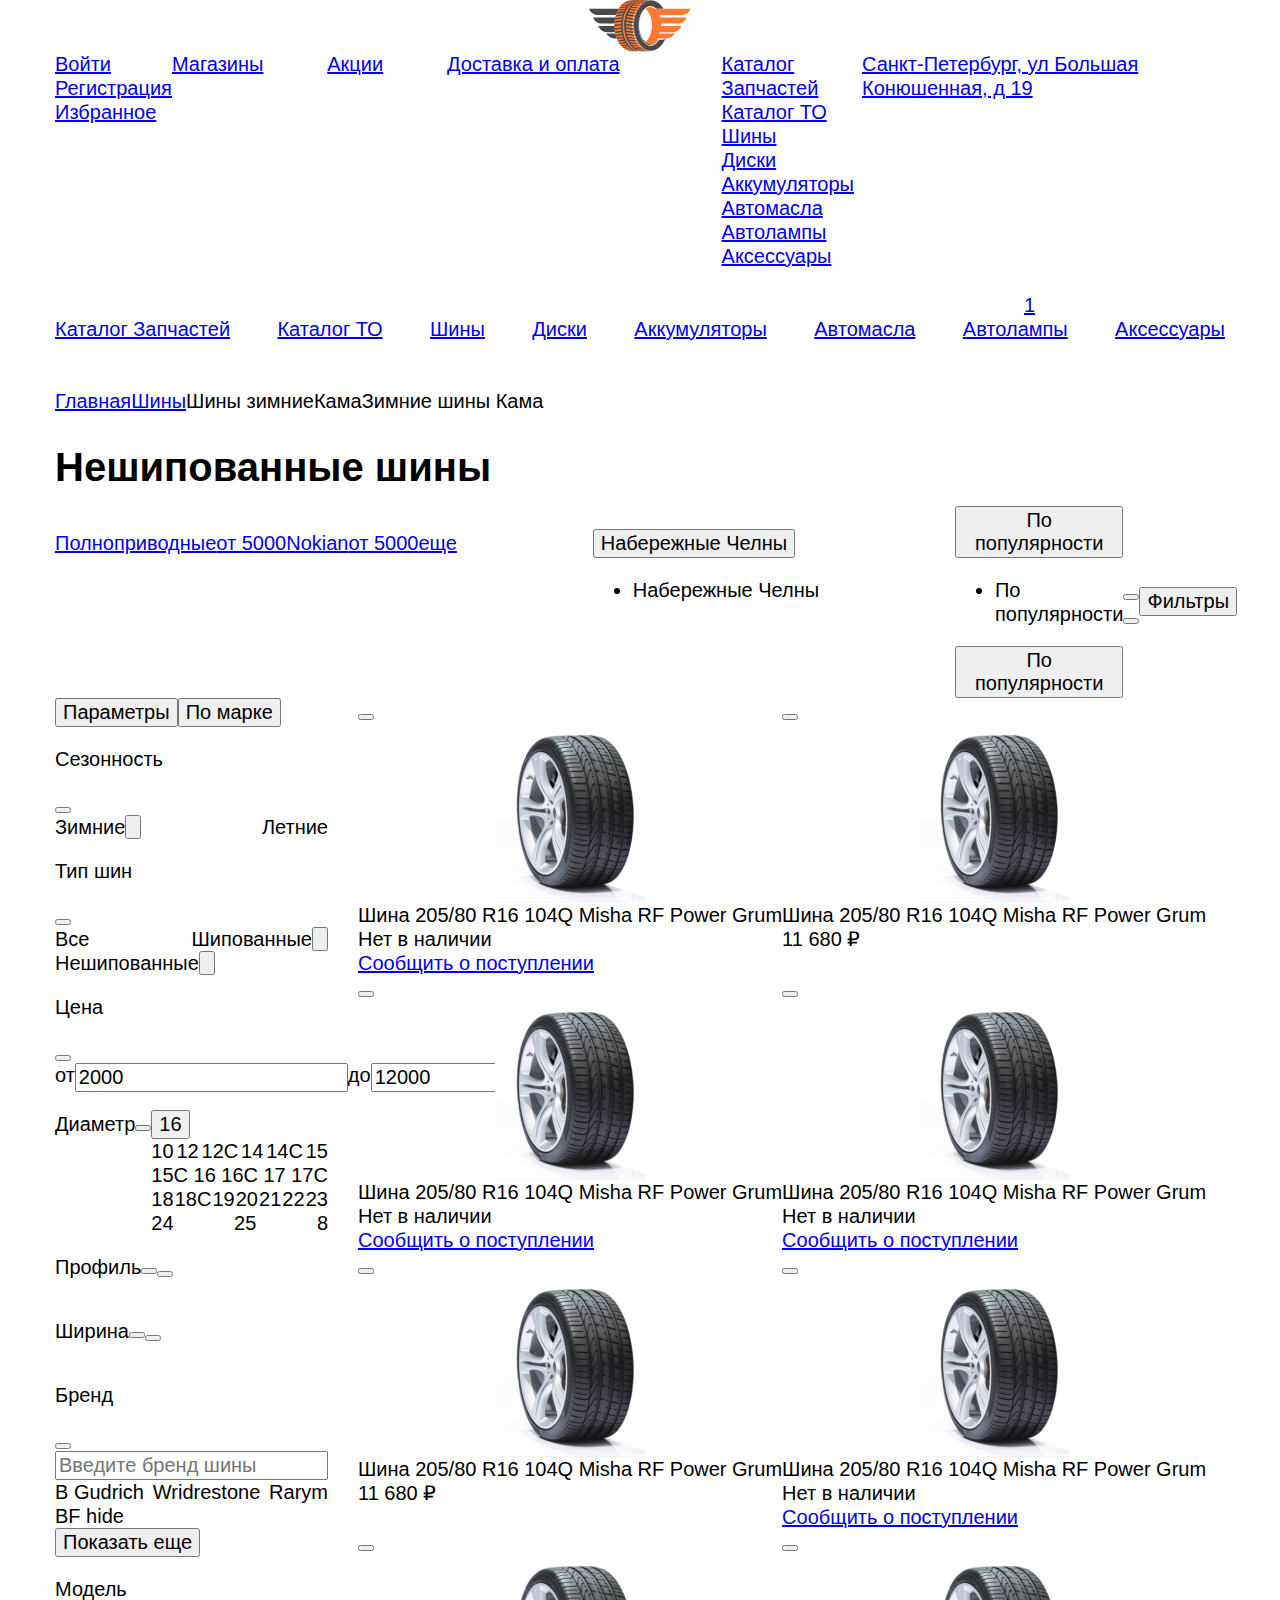
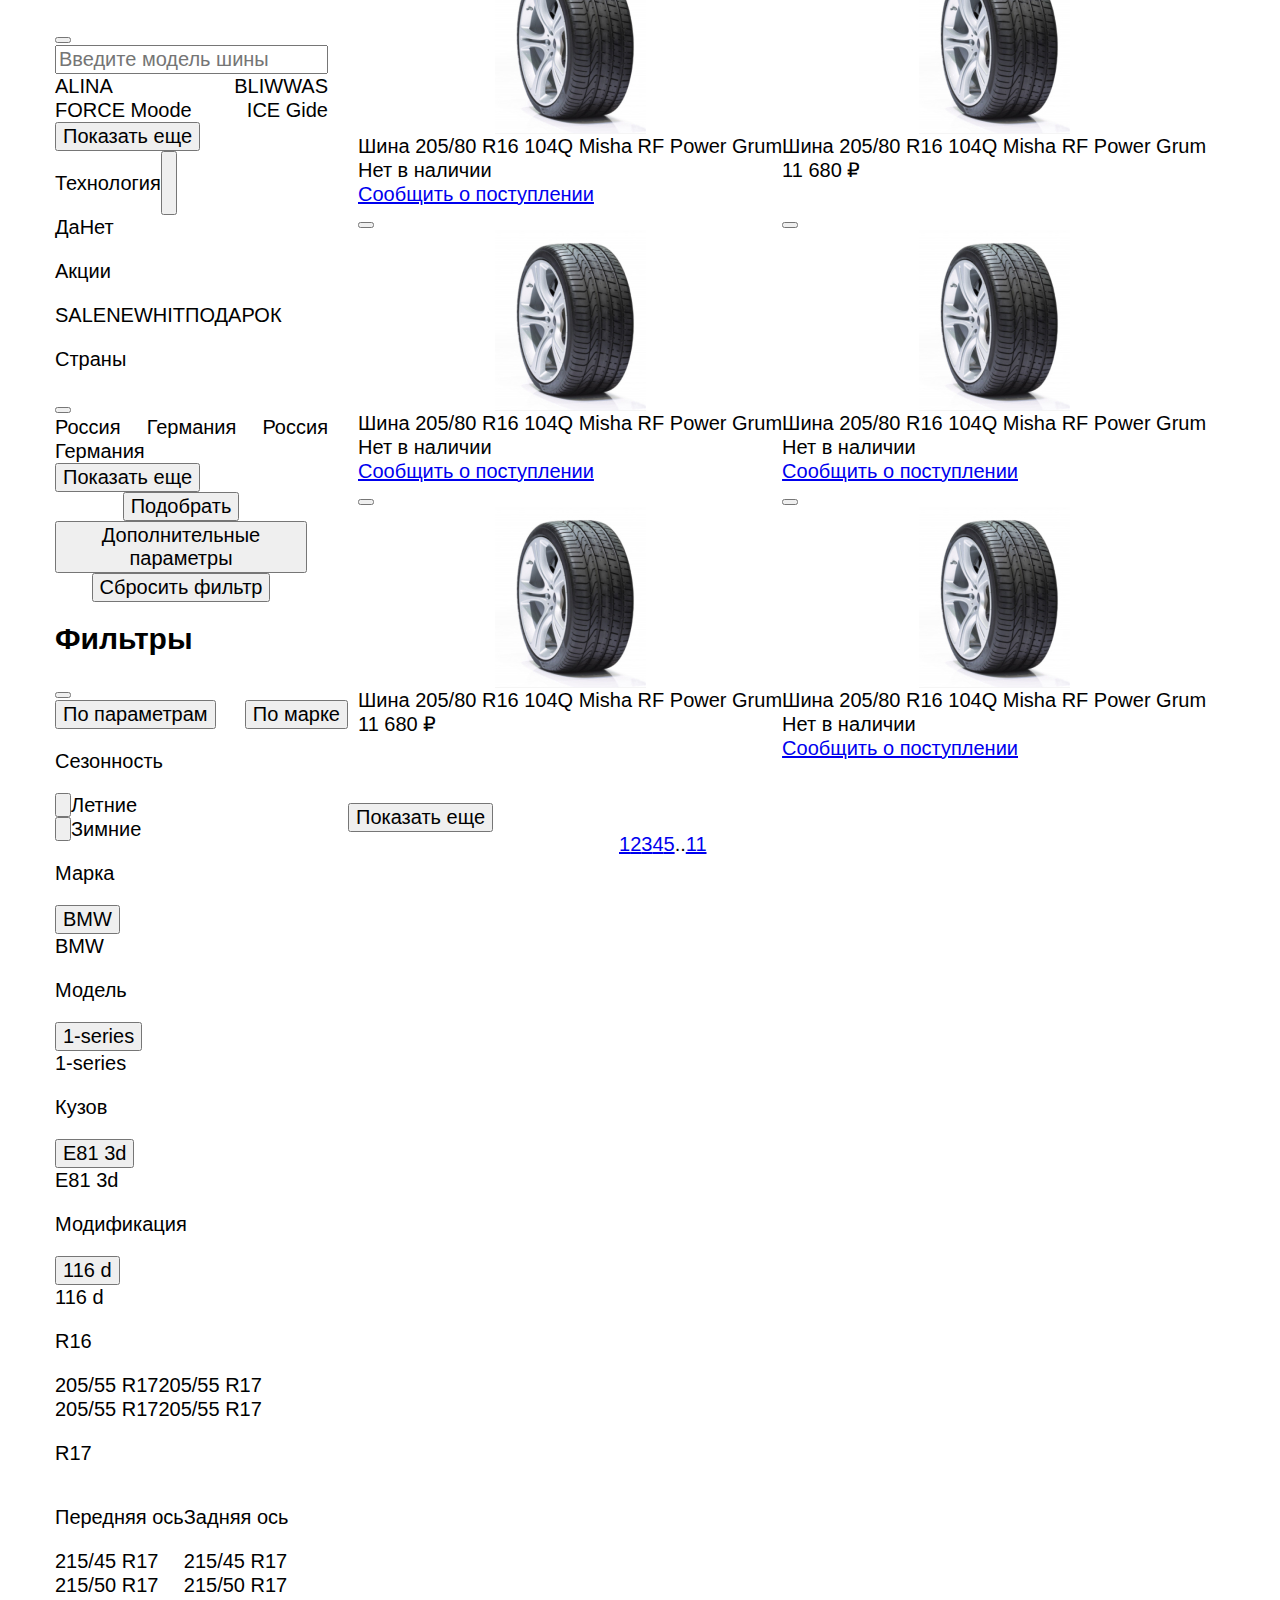
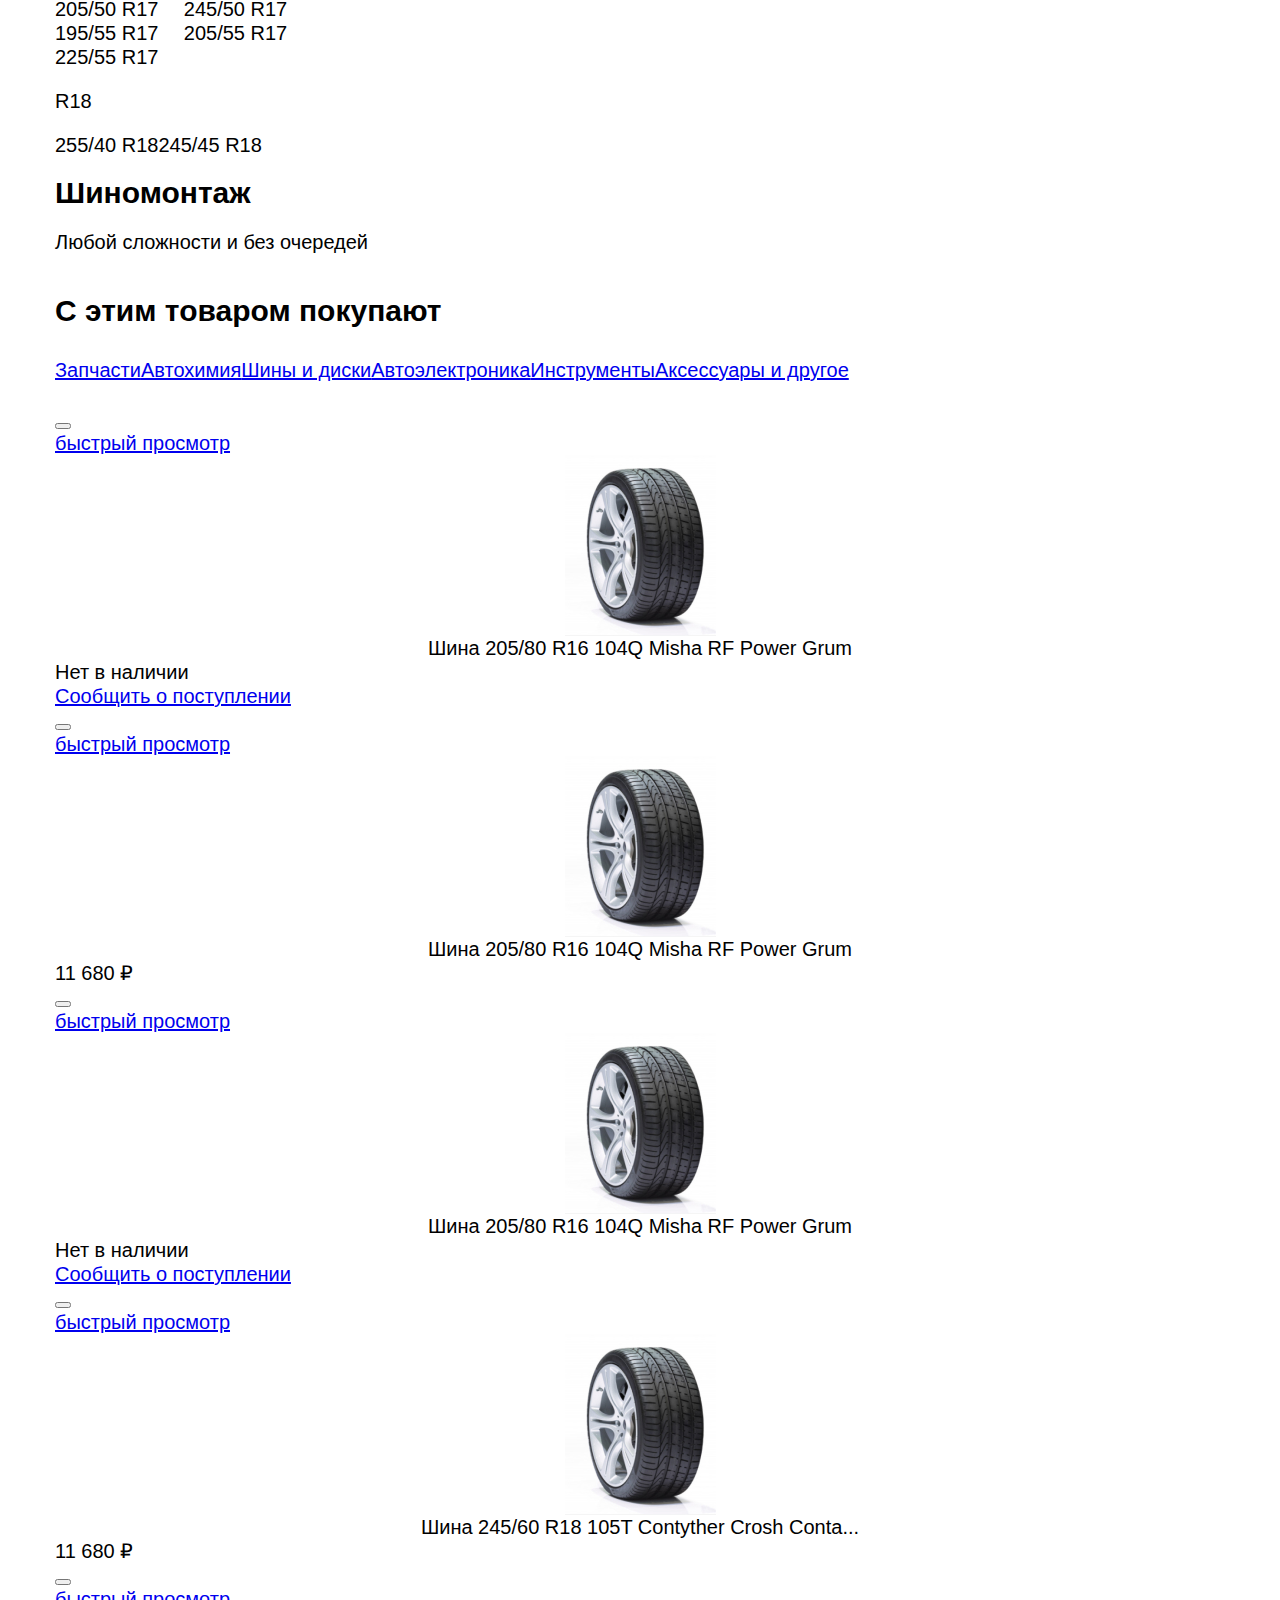
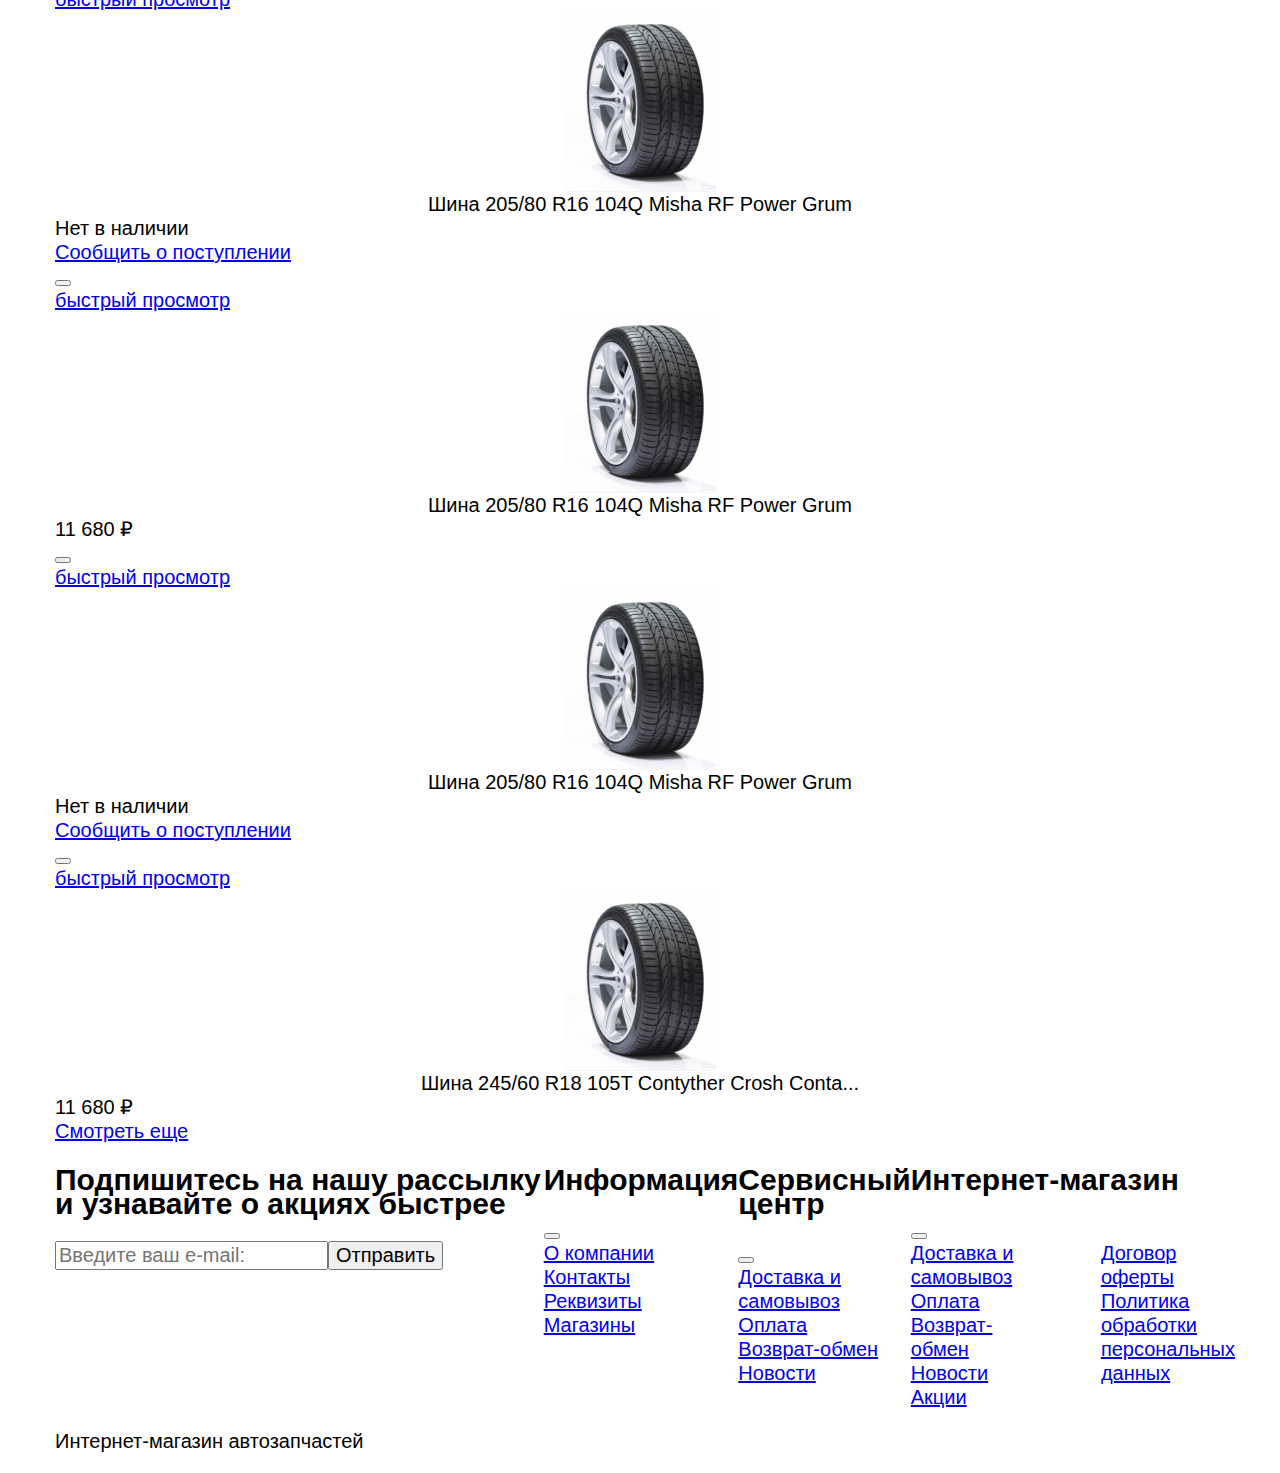
==== commit defe74be: "Stage-5" ====
--- a/catalog.html
+++ b/catalog.html
@@ -1325,4 +1325,4 @@
 
 </body>
 
-</html>
+</html>--- a/css/style.css
+++ b/css/style.css
@@ -53,6 +53,20 @@
   color: #48494d;
 }
 
+.page-header__container {
+  max-width: 1210px;
+  padding: 0 20px;
+  margin: 0 auto;
+  position: relative;
+  display: flex;
+}
+
+.menu,
+.menu__wrap {
+  display: flex;
+  flex-grow: 1;
+}
+
 .menu__cats,
 .menu__main,
 .menu__user,
@@ -62,57 +76,438 @@
   list-style-type: none;
 }
 
+.menu__main {
+  display: flex;
+  flex-wrap: wrap;
+  justify-content: space-between;
+  min-width: 534px;
+  width: 56.4%;
+  padding-right: 102px;
+}
+
 .user-nav {
   margin: 0;
   list-style-type: none;
+  display: flex;
   padding: 0 0 0 20px;
 }
 
+.nav__container {
+  max-width: 1210px;
+  padding: 0 20px;
+  margin: 0 auto;
+}
+
 .nav__list {
   margin: 0;
   padding: 0;
   list-style-type: none;
+  display: flex;
+  justify-content: space-between;
+}
+
+.no-js .menu {
+  position: static;
+  flex-grow: 1;
+  height: auto;
+  width: auto;
+  transform: translateX(0);
+}
+
+.no-js .page-header__container {
+  flex-direction: column;
+}
+
+.no-js .page-header__menu-toggle {
+  display: none;
+}
+
+.no-js .logo {
+  display: flex;
+  width: 100%;
+  margin: 0;
+  justify-content: center;
+}
+
+.no-js .user-nav {
+  justify-content: space-around;
+  width: 100%;
+  padding-top: 25px;
+}
+
+.main {
+  flex-grow: 1;
+  padding-bottom: 65px;
+}
+
+.main__container {
+  max-width: 1210px;
+  padding: 0 20px;
+  margin: 0 auto;
+}
+
+.notice__container {
+  max-width: 1210px;
+  padding: 0 20px;
+  margin: 0 auto;
+  display: flex;
+  align-items: center;
+  justify-content: space-between;
+}
+
+.notice__slider {
+  flex-grow: 1;
+  min-width: 684px;
+  max-width: 870px;
+  height: 397px;
+}
+
+.slider__content {
+  width: 100%;
+  height: 397px;
+}
+
+.action {
+  position: relative;
+  flex-direction: column;
+  width: 270px;
+  height: 397px;
+}
+
+.action,
+.action.slick-slide {
+  display: flex;
+}
+
+.action__fig {
+  display: flex;
+  flex-direction: column;
+  align-items: center;
+  margin: 0;
+  padding: 50px 0 0;
+}
+
+.action__footer {
+  flex-grow: 1;
+  margin-top: 12px;
+  padding-top: 15px;
+  padding-left: 15px;
+  padding-right: 15px;
+  background-color: #f0f0f4;
+}
+
+.countdown {
+  display: flex;
+  justify-content: center;
+}
+
+.search__container {
+  max-width: 1210px;
+  padding: 0 20px;
+  margin: 0 auto;
+}
+
+.search__fields {
+  display: flex;
+}
+
+.search .search-input,
+.search__fields input {
+  flex-grow: 1;
 }
 
 .tabs__list {
   margin: 0;
   list-style-type: none;
+  display: flex;
   padding: 10px 0 25px;
 }
 
+.categories__container {
+  max-width: 1210px;
+  padding: 0 20px;
+  margin: 0 auto;
+}
+
 .categories__list {
   padding: 0;
   list-style-type: none;
+  display: flex;
+  flex-wrap: wrap;
+  justify-content: space-between;
   margin: 0 -15px;
 }
 
-.wares__list {
-  padding: 0;
-  list-style-type: none;
+.categories__item {
+  width: 370px;
+  margin-left: 15px;
+  margin-right: 15px;
+  flex-shrink: 0;
+  height: 129px;
+  margin-bottom: 30px;
+}
+
+.wares__container {
+  max-width: 1210px;
+  padding: 0 20px;
+  margin: 0 auto;
+}
+
+.wares__item.slick-slide,
+.wares__list.slick-slider {
+  display: flex;
+}
+
+.wares__list.slick-slider {
+  padding: 0;
+  list-style-type: none;
+  flex-wrap: wrap;
+  justify-content: center;
   margin: 0 -15px;
 }
 
+.wares__item.slick-slide {
+  flex-direction: column;
+  position: relative;
+  width: 270px;
+  height: 403px;
+}
+
+.wares__fig {
+  margin: 0;
+  padding: 0;
+  display: flex;
+  flex-grow: 1;
+  flex-direction: column;
+  align-items: center;
+}
+
+.wares__figcaption,
+.wares__price {
+  max-width: 100%;
+  margin-top: auto;
+}
+
+.banner__container {
+  max-width: 1210px;
+  padding: 0 20px;
+  margin: 0 auto;
+}
+
+.page-footer__wrapper {
+  max-width: 1170px;
+  margin: 0 auto;
+  box-sizing: content-box;
+}
+
+.page-footer__container {
+  display: flex;
+  justify-content: space-between;
+}
+
+.page-footer__form-row {
+  display: flex;
+  margin-bottom: 20px;
+  box-sizing: border-box;
+}
+
+.page-footer__sections {
+  display: flex;
+}
+
+.page-footer__store ul {
+  margin-right: -10px;
+  column-count: 2;
+  column-gap: 56px;
+}
+
+.page-catalog {
+  max-width: 1170px;
+  margin: 0 auto;
+  padding: 0 20px;
+  box-sizing: content-box;
+}
+
+.breadcrumbs {
+  display: flex;
+  flex-wrap: wrap;
+  padding: 0;
+  list-style: none;
+  margin: 48px 0 42px;
+}
+
+.top-filters__wrapper {
+  justify-content: space-between;
+  align-items: baseline;
+}
+
+.top-filters__offers ul,
+.top-filters__sorting,
+.top-filters__wrapper {
+  display: flex;
+}
+
 .top-filters__offers ul {
   margin: 0;
   padding: 0;
   list-style-type: none;
-}
-
+  flex-wrap: wrap;
+}
+
+.top-filters__sorting {
+  position: relative;
+  width: 270px;
+  justify-content: space-between;
+  align-items: center;
+}
+
+.left-filters__wrapper {
+  display: flex;
+}
+
+.left-filters {
+  max-width: 300px;
+}
+
+.left-filter__options {
+  padding-right: 20px;
+  box-sizing: border-box;
+}
+
+.left-filter__type {
+  display: flex;
+}
+
+.left-filter__form li,
 .left-filter__form ul {
-  margin: 0;
-  padding: 0;
-  list-style-type: none;
+  display: flex;
+}
+
+.left-filter__form ul {
+  margin: 0;
+  padding: 0;
+  list-style-type: none;
+  justify-content: space-between;
+  flex-wrap: wrap;
   background-color: #ffffff;
 }
 
+.left-filter__price-controls,
+.left-filter__row--input {
+  display: flex;
+}
+
+.left-filter__price-controls {
+  justify-content: space-between;
+  width: 250px;
+}
+
+.filter__select-wrapper {
+  position: relative;
+  display: flex;
+  flex-direction: row;
+  align-items: baseline;
+}
+
+.left-filter__technology-wrapper {
+  display: flex;
+}
+
+.left-filter__stock ul,
+.left-filter__technology li,
+.left-filter__technology ul {
+  justify-content: flex-start;
+}
+
+.left-filter__form .left-filter__submit {
+  display: flex;
+  flex-direction: column;
+  align-items: center;
+  width: 252px;
+}
+
+.form-models__type {
+  display: flex;
+  justify-content: space-between;
+}
+
+.form-models__season ul {
+  flex-direction: column;
+}
+
+.form-models .form-models__select,
+.form-models__select select {
+  flex-direction: column;
+}
+
+.form-models__size-wrapper {
+  display: flex;
+}
+
+.form-models__size ul {
+  width: 250px;
+  justify-content: flex-start;
+  flex-wrap: wrap;
+}
+
+.form-models__size-container ul {
+  flex-direction: column;
+  width: initial;
+}
+
 .left-filters__wrapper .wares__list {
   padding: 0;
   list-style-type: none;
+  display: flex;
+  flex-wrap: wrap;
   margin: 0 0 43px 10px;
 }
 
 .catalog__pagination-list {
   padding: 0;
   list-style-type: none;
-  margin: 0 auto;
-}
+  display: flex;
+  flex-wrap: wrap;
+  width: 335px;
+  margin: 0 auto;
+}
+
+.catalog__pagination-item--delimiter {
+  padding-left: 0;
+  padding-right: 0;
+  align-self: flex-end;
+  margin: 0;
+}
+
+.product__container {
+  max-width: 1210px;
+  padding: 0 20px;
+  margin: 0 auto;
+  display: flex;
+  flex-direction: row-reverse;
+}
+
+.product__price {
+  display: flex;
+  flex-direction: column;
+  align-items: center;
+  padding-top: 30px;
+}
+
+.info .tabs__list {
+  justify-content: space-between;
+  padding-left: 38px;
+  padding-right: 38px;
+  padding-bottom: 18px;
+  background-color: #f4f4f6;
+}
+
+.info__form form,
+.info__search-set {
+  display: flex;
+  align-items: center;
+}
+
+.info__radios {
+  display: flex;
+}
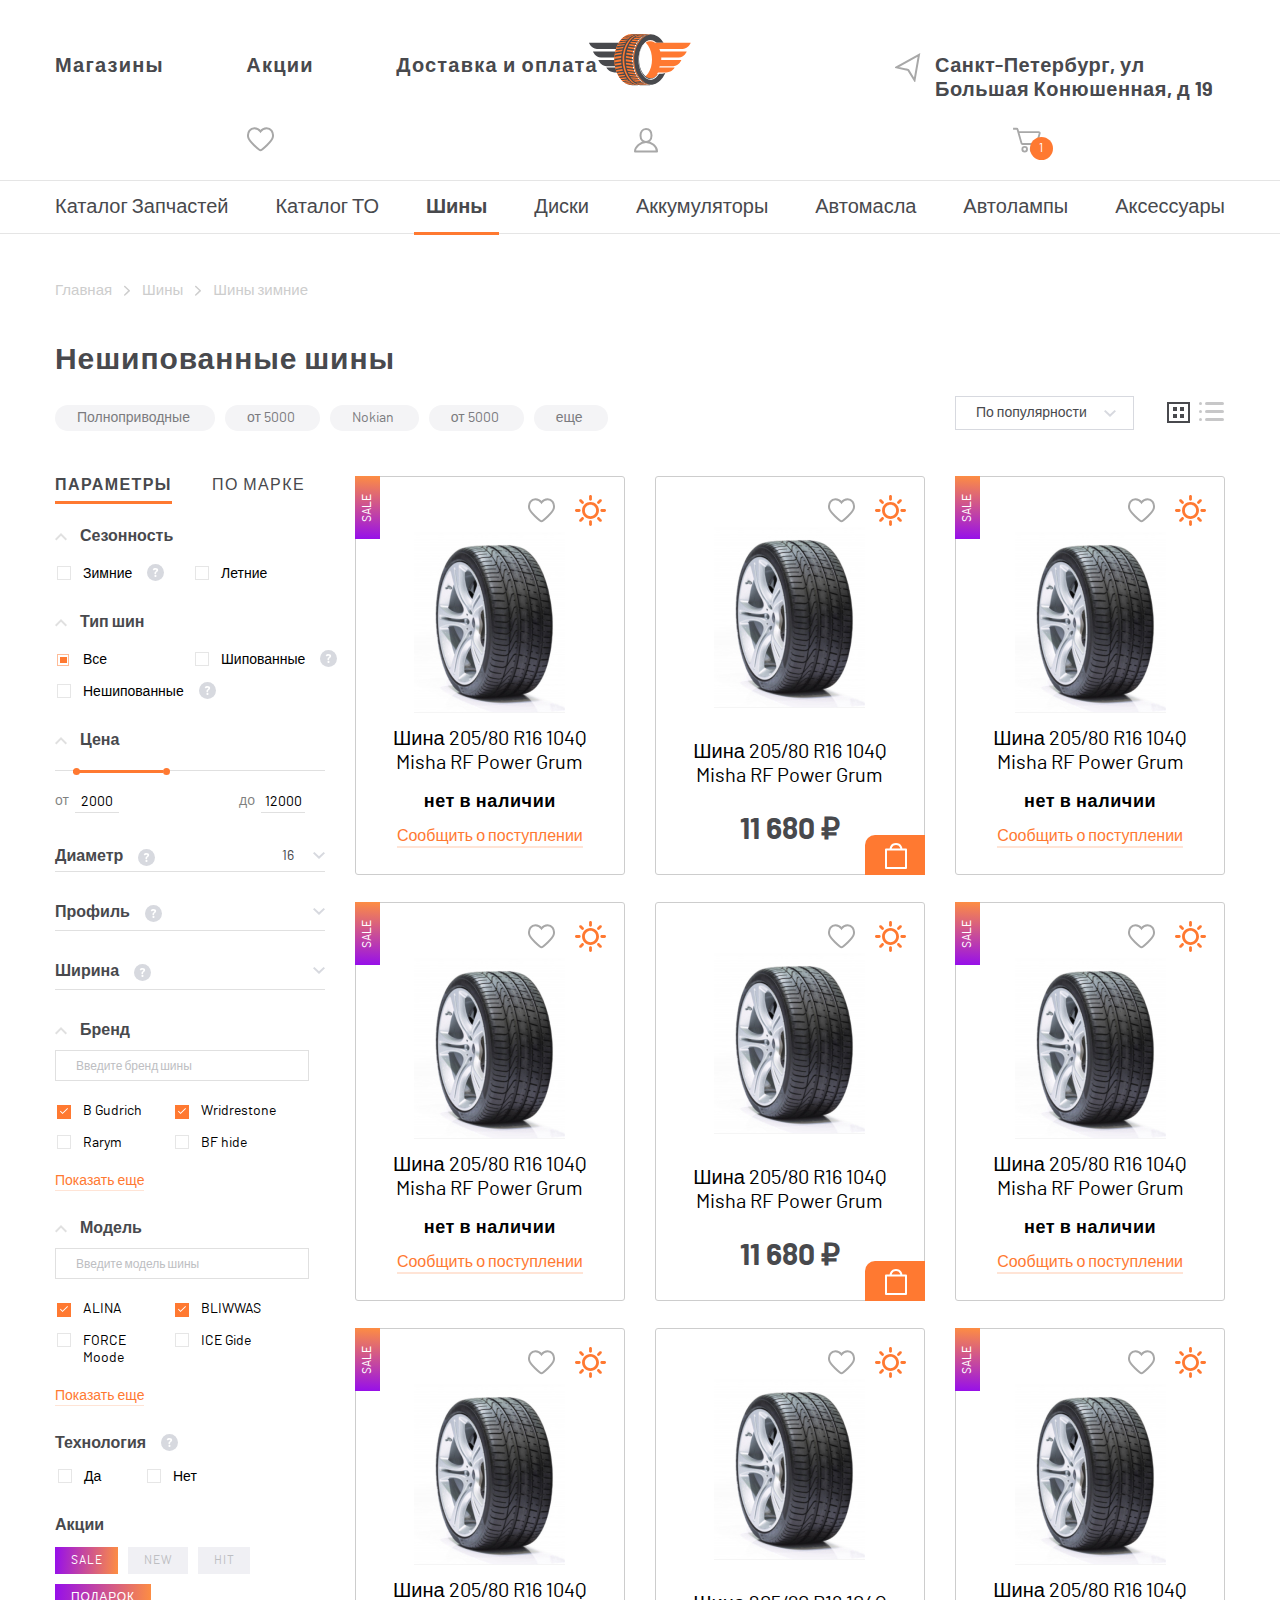
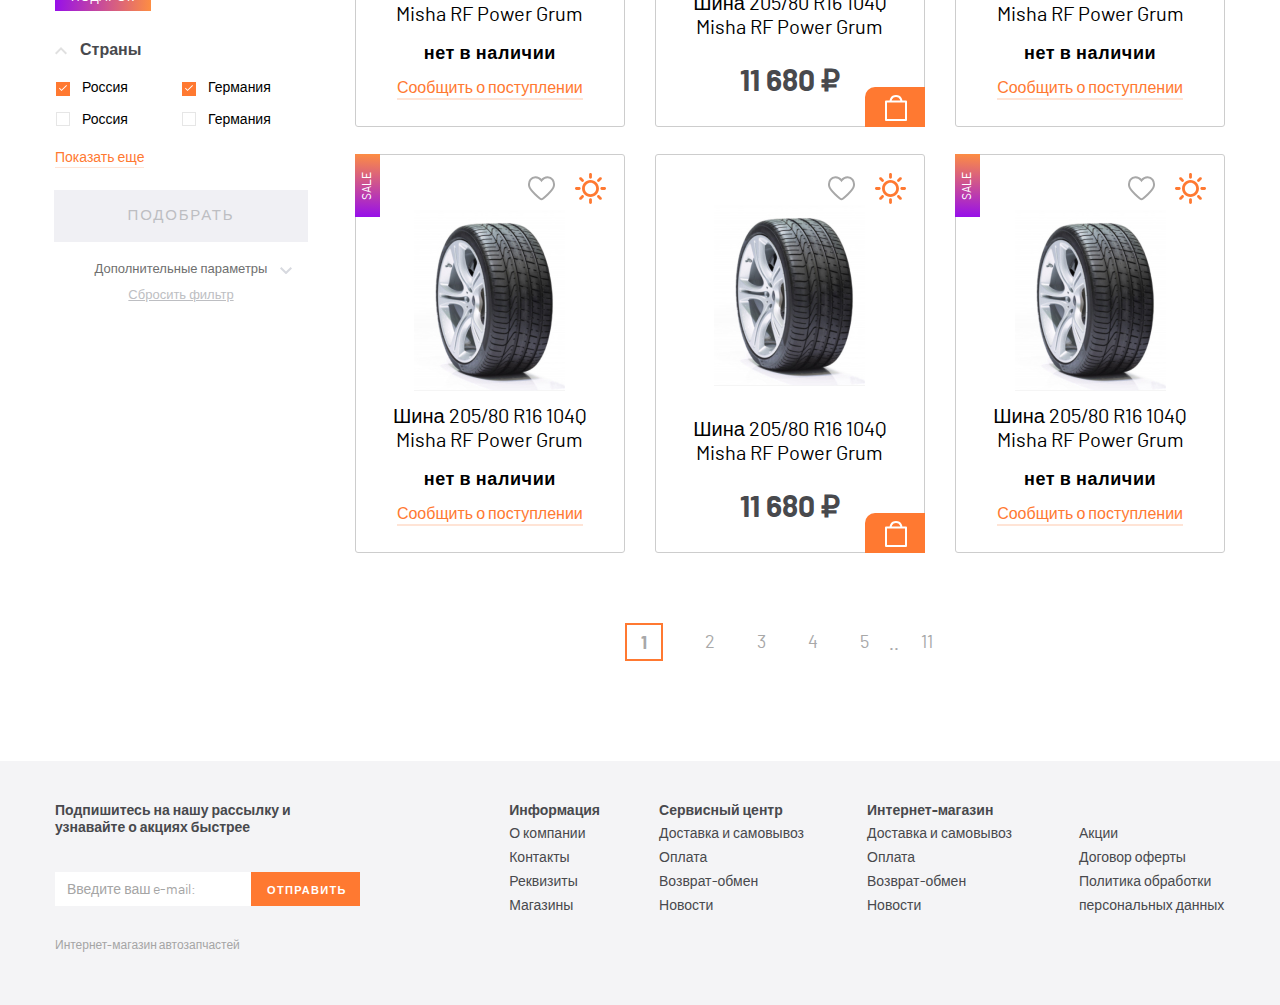
==== commit 7b7e3ddc: "Stage-6" ====
--- a/catalog.html
+++ b/catalog.html
@@ -8,6 +8,7 @@
   <title>Интернет-магазин Автозапчастей: Каталог</title>
 
   <link rel="stylesheet" href="css/normalize.css">
+  <link rel="stylesheet" href="css/slick.css">
   <link rel="stylesheet" href="css/style.css">
 </head>
 
--- a/css/style.css
+++ b/css/style.css
@@ -1,3 +1,17 @@
+@font-face {
+  font-family: "barlow";
+  src: url("../fonts/barlow-regular.woff2") format("woff2"), url("../fonts/barlow-regular.woff") format("woff");
+  font-weight: 400;
+  font-style: normal;
+}
+
+@font-face {
+  font-family: "barlow";
+  src: url("../fonts/barlow-bold.woff2") format("woff2"), url("../fonts/barlow-bold.woff") format("woff");
+  font-weight: 700;
+  font-style: normal;
+}
+
 *,
 ::after,
 ::before {
@@ -49,8 +63,34 @@
   overflow: hidden;
 }
 
+.menu-opened {
+  overflow: hidden;
+}
+
+.menu-opened .main,
+.menu-opened .page-header {
+  position: static;
+  transform: translateX(242px);
+}
+
+body::after {
+  display: block;
+  position: absolute;
+  z-index: 100;
+  width: 1900px;
+  min-height: 5000px;
+  left: 50%;
+  transform: translateX(-50%);
+  opacity: 0.4;
+  background-color: #000000;
+  background-repeat: no-repeat;
+  background-image: url("../preview/product-desktop-cropped.png");
+}
+
 .page-header {
+  letter-spacing: 1.2px;
   color: #48494d;
+  transition: transform 0.3s ease;
 }
 
 .page-header__container {
@@ -61,10 +101,34 @@
   display: flex;
 }
 
+.page-header__bottom,
+.page-header__top {
+  padding-top: 54px;
+  padding-bottom: 20px;
+  border-bottom: 1px solid rgba(0, 0, 0, 0.1);
+}
+
+.page-header__bottom {
+  padding-top: 14px;
+  padding-bottom: 0;
+}
+
+.page-header__menu-toggle {
+  display: none;
+}
+
 .menu,
 .menu__wrap {
   display: flex;
   flex-grow: 1;
+}
+
+.menu__user {
+  display: none;
+}
+
+.menu__cats {
+  display: none;
 }
 
 .menu__cats,
@@ -76,6 +140,13 @@
   list-style-type: none;
 }
 
+.menu__cats-link,
+.menu__main-link,
+.menu__user-link {
+  text-decoration: none;
+  color: inherit;
+}
+
 .menu__main {
   display: flex;
   flex-wrap: wrap;
@@ -85,11 +156,115 @@
   padding-right: 102px;
 }
 
+.menu__main-item {
+  padding-right: 15px;
+}
+
+.menu__main-link {
+  font-weight: 700;
+  text-align: center;
+}
+
+.menu__main-link:hover {
+  opacity: 0.6;
+}
+
+.menu__main-link:active {
+  opacity: 0.3;
+}
+
+.menu__address {
+  text-decoration: none;
+  color: inherit;
+  position: relative;
+  display: inline-block;
+  width: 34%;
+  max-width: 330px;
+  margin-left: auto;
+  padding-left: 40px;
+  font-weight: 700;
+  letter-spacing: 0.5px;
+}
+
+.menu__address::before {
+  content: "";
+  position: absolute;
+  top: -7px;
+  left: 0;
+  display: block;
+  width: 35px;
+  height: 35px;
+  background-repeat: no-repeat;
+  background-image: url("../img/address.svg");
+}
+
+.menu__address:hover,
+.user-nav__link:hover::before {
+  opacity: 0.6;
+}
+
+.menu__address:active,
+.user-nav__link:active::before {
+  opacity: 0.3;
+}
+
 .user-nav {
   margin: 0;
   list-style-type: none;
   display: flex;
   padding: 0 0 0 20px;
+}
+
+.user-nav__link {
+  text-decoration: none;
+  color: inherit;
+  position: relative;
+  display: block;
+  padding-bottom: 7px;
+  padding-right: 11px;
+}
+
+.user-nav__link::before {
+  content: "";
+  display: block;
+  background-repeat: no-repeat;
+  background-size: contain;
+}
+
+.user-nav__link--favorites {
+  margin-right: 5px;
+}
+
+.user-nav__link--favorites::before {
+  width: 27px;
+  height: 25px;
+  background-image: url("../img/favorites.svg");
+}
+
+.user-nav__link--account::before {
+  width: 24px;
+  height: 26px;
+  background-image: url("../img/user.svg");
+}
+
+.user-nav__link--cart::before {
+  width: 29px;
+  height: 26px;
+  background-image: url("../img/cart.svg");
+}
+
+.user-nav__link-content {
+  position: absolute;
+  bottom: 0;
+  right: 0;
+  width: 23px;
+  height: 23px;
+  border-radius: 50%;
+  font-size: 12px;
+  line-height: 23px;
+  text-align: center;
+  color: #ffffff;
+  background-color: #ff7931;
 }
 
 .nav__container {
@@ -104,6 +279,62 @@
   list-style-type: none;
   display: flex;
   justify-content: space-between;
+}
+
+.nav__link {
+  text-decoration: none;
+  color: inherit;
+  display: block;
+  position: relative;
+  padding-bottom: 14px;
+  letter-spacing: 0;
+}
+
+.nav__link:hover {
+  opacity: 0.6;
+}
+
+.nav__link:active {
+  opacity: 0.3;
+}
+
+.nav__link::before {
+  content: "";
+  display: block;
+  position: absolute;
+  bottom: -2px;
+  left: -12px;
+  right: -12px;
+  height: 3px;
+  background-color: transparent;
+}
+
+.nav__link--active {
+  font-weight: 700;
+}
+
+.nav__link--active:hover {
+  opacity: 1;
+  cursor: default;
+}
+
+.nav__link--active:active {
+  opacity: 1;
+}
+
+.nav__link--active::before {
+  background-color: #ff7931;
+}
+
+.logo {
+  position: absolute;
+  left: 50%;
+  top: -20px;
+  transform: translateX(-50%);
+}
+
+.logo img {
+  display: block;
 }
 
 .no-js .menu {
@@ -138,12 +369,47 @@
 .main {
   flex-grow: 1;
   padding-bottom: 65px;
+  transition: transform 0.3s ease;
+}
+
+.main--product-page {
+  padding-bottom: 75px;
 }
 
 .main__container {
   max-width: 1210px;
   padding: 0 20px;
   margin: 0 auto;
+}
+
+.button {
+  border: 0;
+  font: inherit;
+  cursor: pointer;
+  text-decoration: none;
+  position: relative;
+  min-width: 145px;
+  padding: 17px 5px;
+  border-radius: 3px;
+  font-size: 14px;
+  line-height: 17px;
+  text-transform: uppercase;
+  text-align: center;
+  letter-spacing: 1.6px;
+  color: #ffffff;
+  background-color: #ff7931;
+}
+
+.button:hover {
+  color: rgba(255, 255, 255, 0.6);
+}
+
+.button:active {
+  color: rgba(255, 255, 255, 0.3);
+}
+
+.notice {
+  padding-top: 80px;
 }
 
 .notice__container {
@@ -162,9 +428,107 @@
   height: 397px;
 }
 
+.notice__action.slick-slider {
+  flex-shrink: 0;
+  width: 270px;
+  height: 397px;
+  margin-right: 0;
+}
+
+.slider {
+  margin-right: 30px;
+}
+
+.slider.slick-slider {
+  margin-bottom: 0;
+}
+
+.slider .slick-arrow {
+  z-index: 10;
+  width: 36px;
+  height: 36px;
+  border-radius: 50%;
+  box-shadow: 0 0 20px rgba(0, 0, 0, 0.1);
+  background: rgba(255, 255, 255, 0.3);
+}
+
+.slider .slick-arrow:hover {
+  background-color: #d7d9df;
+}
+
+.slider .slick-arrow:active {
+  opacity: 0.6;
+}
+
+.slider .slick-prev {
+  left: 10px;
+}
+
+.slider .slick-next::before,
+.slider .slick-prev::before {
+  content: "";
+  position: absolute;
+  top: 50%;
+  left: 50%;
+  transform: translate(-50%, -50%);
+  display: block;
+  width: 15px;
+  height: 9px;
+  opacity: 1;
+  background-repeat: no-repeat;
+  background-image: url("../img/arrow-left.svg");
+}
+
+.slider .slick-prev:hover::before {
+  background-image: url("../img/arrow-black-left.svg");
+}
+
+.slider .slick-next {
+  right: 10px;
+}
+
+.slider .slick-next::before {
+  background-image: url("../img/arrow-right.svg");
+}
+
+.slider .slick-next:hover::before {
+  background-image: url("../img/arrow-black-right.svg");
+}
+
+.slider .slick-dots {
+  bottom: 38px;
+  line-height: 0;
+}
+
+.slider .slick-dots button,
+.slider .slick-dots li {
+  width: auto;
+  height: auto;
+}
+
+.slider .slick-dots button::before {
+  content: "";
+  z-index: 10;
+  width: 11px;
+  height: 11px;
+  border-radius: 50%;
+  border: 1px solid #ffffff;
+  opacity: 1;
+}
+
+.slider .slick-dots .slick-active button::before {
+  opacity: 1;
+  background-color: #ffffff;
+}
+
 .slider__content {
   width: 100%;
   height: 397px;
+  border-radius: 3px;
+  background-repeat: no-repeat;
+  background-position: center;
+  background-size: cover;
+  background-image: url("../img/big-slider-image@1x.jpg");
 }
 
 .action {
@@ -172,11 +536,73 @@
   flex-direction: column;
   width: 270px;
   height: 397px;
+  border: 1px solid #cdcdcd;
+  border-radius: 3px;
 }
 
 .action,
 .action.slick-slide {
   display: flex;
+}
+
+.action::before {
+  content: "Акция";
+  position: absolute;
+  left: -31px;
+  top: 31px;
+  display: block;
+  width: 87px;
+  height: 25px;
+  transform: rotate(-90deg);
+  font-size: 12px;
+  line-height: 25px;
+  color: #ffffff;
+  text-transform: uppercase;
+  text-align: center;
+  background: linear-gradient(93.82deg, #9710e9 1.17%, #fd8d43 99.31%);
+}
+
+.action__price {
+  position: absolute;
+  top: 16px;
+  right: 16px;
+}
+
+.action__price-new {
+  padding-bottom: 5px;
+  font-size: 27px;
+  line-height: 32px;
+  font-weight: 700;
+  color: #ff7931;
+}
+
+.action__price-new::after,
+.action__price-old::after,
+.countdown::before {
+  content: "";
+  display: inline-block;
+  width: 14px;
+  height: 17px;
+  background-repeat: no-repeat;
+  background-image: url("../img/rouble-new.svg");
+}
+
+.action__price-old {
+  padding-left: 8px;
+  padding-right: 8px;
+  font-size: 20px;
+  line-height: 16px;
+  color: #a8a8a8;
+  background-size: contain;
+  background-repeat: no-repeat;
+  background-image: url("../img/diagonal.svg");
+}
+
+.action__price-old::after,
+.countdown::before {
+  width: 12px;
+  height: 13px;
+  background-image: url("../img/rouble-old.svg");
 }
 
 .action__fig {
@@ -185,6 +611,14 @@
   align-items: center;
   margin: 0;
   padding: 50px 0 0;
+}
+
+.action__figcaption {
+  padding-top: 20px;
+  font-size: 23px;
+  line-height: 28px;
+  font-weight: 700;
+  text-align: center;
 }
 
 .action__footer {
@@ -196,9 +630,72 @@
   background-color: #f0f0f4;
 }
 
+.action__footer-caption {
+  font-size: 18px;
+  line-height: 22px;
+  text-align: center;
+  letter-spacing: 0.6px;
+  color: #48494d;
+}
+
+.action__link {
+  position: absolute;
+  left: 0;
+  top: 0;
+  bottom: 0;
+  right: 0;
+}
+
 .countdown {
+  position: relative;
   display: flex;
   justify-content: center;
+  padding-top: 15px;
+  padding-left: 20px;
+}
+
+.countdown::before {
+  position: absolute;
+  left: 30px;
+  display: block;
+  width: 28px;
+  height: 28px;
+  background-image: url("../img/timer.svg");
+}
+
+.countdown__dial {
+  position: relative;
+  padding-right: 5px;
+  padding-left: 4px;
+  font-size: 20px;
+  font-weight: 700;
+  line-height: 1;
+  text-align: center;
+  color: #48494d;
+}
+
+.countdown__dial:not(:last-child)::after {
+  content: ":";
+  position: absolute;
+  right: -3px;
+  top: -1px;
+  display: inline;
+}
+
+.countdown__caption {
+  margin-top: -4px;
+  font-size: 10px;
+  line-height: 12px;
+  color: #c4c4c4;
+}
+
+.search-input {
+  position: relative;
+}
+
+.search {
+  padding-top: 70px;
+  padding-bottom: 40px;
 }
 
 .search__container {
@@ -209,6 +706,7 @@
 
 .search__fields {
   display: flex;
+  letter-spacing: 0.6px;
 }
 
 .search .search-input,
@@ -216,11 +714,109 @@
   flex-grow: 1;
 }
 
+.search__fields input {
+  border: 0;
+  font: inherit;
+  color: inherit;
+  padding: 15px 20px;
+  border-radius: 3px;
+  font-size: 16px;
+  line-height: 19px;
+  letter-spacing: 0.5px;
+  background-color: #f0f0f4;
+}
+
+.search__fields .button {
+  margin-left: -5px;
+}
+
+.search .search-input {
+  display: flex;
+}
+
 .tabs__list {
   margin: 0;
   list-style-type: none;
   display: flex;
   padding: 10px 0 25px;
+}
+
+.tabs__item {
+  margin-right: 25px;
+}
+
+.tabs__link {
+  text-decoration: none;
+  position: relative;
+  display: block;
+  padding: 11px 0 4px;
+  font-size: 20px;
+  line-height: 24px;
+  letter-spacing: 0.6px;
+  color: #000000;
+}
+
+.tabs__link::before {
+  content: "";
+  display: block;
+  position: absolute;
+  bottom: 0;
+  left: 0;
+  right: 0;
+  height: 2px;
+  background-color: transparent;
+}
+
+.tabs__link:hover {
+  opacity: 0.6;
+}
+
+.tabs__link:active {
+  opacity: 0.3;
+}
+
+.tabs__link--active {
+  font-weight: 700;
+  color: #48494d;
+}
+
+.tabs__link--active::before {
+  background-color: #ff7931;
+}
+
+.tabs__link--active:active,
+.tabs__link--active:hover {
+  opacity: 1;
+  cursor: default;
+}
+
+.tabs--no-underline .tabs__link {
+  padding: 11px 20px;
+  border-radius: 5px;
+}
+
+.tabs--no-underline .tabs__link::before {
+  content: none;
+}
+
+.tabs--no-underline .tabs__link--active {
+  font-weight: 700;
+  color: #48494d;
+  background-color: #f0f0f4;
+}
+
+.tabs__panel {
+  display: none;
+}
+
+.tabs__panel--active {
+  display: block;
+}
+
+.categories {
+  padding-top: 40px;
+  padding-bottom: 20px;
+  letter-spacing: 0.7px;
 }
 
 .categories__container {
@@ -238,19 +834,201 @@
   margin: 0 -15px;
 }
 
-.categories__item {
+.categories__item,
+.categories__list::after {
   width: 370px;
   margin-left: 15px;
   margin-right: 15px;
+}
+
+.categories__list::after {
+  content: "";
+  display: block;
+  margin-top: -1px;
+  visibility: hidden;
+  height: 1px;
+}
+
+.categories__item {
   flex-shrink: 0;
   height: 129px;
   margin-bottom: 30px;
+}
+
+.categories__wrap-link {
+  text-decoration: none;
+  color: inherit;
+  display: flex;
+  flex-direction: column;
+  height: 100%;
+  position: relative;
+  padding: 20px 122px 20px 20px;
+  border: 1px solid #cdcdcd;
+  border-radius: 3px;
+}
+
+.categories__wrap-link:hover {
+  box-shadow: 3px 3px 20px rgba(50, 50, 50, 0.25);
+}
+
+.categories__wrap-link:hover .categories__title,
+.wares__item:hover .wares__figcaption,
+.wares__item:hover .wares__price {
+  color: #ff7931;
+}
+
+.categories__title {
+  margin: 0;
+  padding: 0;
+  font-weight: 700;
+  font-size: 23px;
+  line-height: 28px;
+  color: #48494d;
+}
+
+.categories__icon {
+  position: absolute;
+  bottom: 16px;
+  right: 25px;
+  width: 97px;
+  height: 97px;
+  border-radius: 50%;
+  background-color: #ff7931;
+}
+
+.categories__icon::before {
+  content: "";
+  display: block;
+  position: absolute;
+  top: 50%;
+  left: 50%;
+  transform: translate(-50%, -50%);
+  background-repeat: no-repeat;
+}
+
+.categories__icon--autochemicals::before {
+  width: 44px;
+  height: 65px;
+  background-image: url("../img/autochemicals.svg");
+}
+
+.categories__icon--tires::before {
+  width: 65px;
+  height: 65px;
+  background-image: url("../img/tires.svg");
+}
+
+.categories__icon--tools::before {
+  width: 44px;
+  height: 82px;
+  background-image: url("../img/tools.svg");
+}
+
+.categories__icon--spares::before {
+  width: 56px;
+  height: 55px;
+  background-image: url("../img/spares.svg");
+}
+
+.categories__icon--autoelectronic::before {
+  width: 62px;
+  height: 49px;
+  background-image: url("../img/autoelectronic.svg");
+}
+
+.categories__icon--accessories::before {
+  width: 31px;
+  height: 65px;
+  background-image: url("../img/accessories.svg");
+}
+
+.categories__link {
+  text-decoration: none;
+  margin-top: auto;
+  color: #c4c4c4;
+}
+
+.categories__link::after {
+  content: "";
+  display: inline-block;
+  width: 6px;
+  height: 11px;
+  margin-left: 5px;
+  background-repeat: no-repeat;
+  background-image: url("../img/arrow-link.svg");
+}
+
+.favorite {
+  padding: 0;
+  border: 0;
+  font: inherit;
+  color: inherit;
+  background-color: transparent;
+  cursor: pointer;
+  position: relative;
+  z-index: 10;
+  display: inline-block;
+  vertical-align: middle;
+  width: 27px;
+  height: 25px;
+  background-repeat: no-repeat;
+  background-size: contain;
+  background-image: url("../img/favorites.svg");
+}
+
+.favorite:hover,
+.page-footer__sections a:hover {
+  opacity: 0.6;
+}
+
+.favorite:active {
+  opacity: 0.3;
+}
+
+.favorite--active,
+.favorite:active {
+  background-image: url("../img/favorites-active.svg");
+}
+
+.favorite--active:active {
+  background-image: url("../img/favorites.svg");
+}
+
+.wares {
+  padding-top: 34px;
+  padding-left: 50px;
+  padding-right: 50px;
+}
+
+.wares .tabs__list {
+  padding-top: 12px;
+}
+
+.wares .tabs__item {
+  margin-right: 36px;
+}
+
+.wares .tabs__link {
+  font-size: 15px;
+  line-height: 18px;
+  text-transform: lowercase;
+  padding-bottom: 10px;
+  color: #48494d;
 }
 
 .wares__container {
   max-width: 1210px;
   padding: 0 20px;
   margin: 0 auto;
+}
+
+.wares__title {
+  margin: 0;
+  padding: 0;
+  font-size: 25px;
+  line-height: 30px;
+  letter-spacing: 0.5px;
+  color: #48494d;
 }
 
 .wares__item.slick-slide,
@@ -271,6 +1049,67 @@
   position: relative;
   width: 270px;
   height: 403px;
+  padding-left: 18px;
+  padding-right: 18px;
+  border: 1px solid #cdcdcd;
+  border-radius: 3px;
+  margin-left: 15px;
+  margin-right: 15px;
+  margin-bottom: 30px;
+}
+
+.wares .slick-arrow {
+  top: 47%;
+}
+
+.wares .slick-prev {
+  left: -50px;
+}
+
+.wares .slick-prev::before {
+  background-image: url("../img/arrow-dark-left.svg");
+}
+
+.wares .slick-next {
+  right: -50px;
+}
+
+.wares .slick-next::before {
+  background-image: url("../img/arrow-dark-right.svg");
+}
+
+.wares__item:hover {
+  box-shadow: 3px 3px 20px rgba(50, 50, 50, 0.25);
+  cursor: pointer;
+}
+
+.wares__item:hover .wares__overlay {
+  display: block;
+}
+
+.wares__overlay {
+  text-decoration: none;
+  color: #5f6063;
+  display: none;
+  position: absolute;
+  z-index: 10;
+  left: 20px;
+  right: 20px;
+  top: 122px;
+  padding: 18px 10px;
+  border-radius: 3px;
+  box-shadow: 0 0 15px rgba(0, 0, 0, 0.2);
+  text-align: center;
+  background-color: rgba(255, 255, 255, 0.9);
+}
+
+.wares__overlay:hover {
+  color: rgba(95, 96, 99, 0.8);
+  background-color: #ffffff;
+}
+
+.wares__overlay:active {
+  opacity: 0.8;
 }
 
 .wares__fig {
@@ -280,12 +1119,185 @@
   flex-grow: 1;
   flex-direction: column;
   align-items: center;
+  text-align: center;
 }
 
 .wares__figcaption,
 .wares__price {
   max-width: 100%;
   margin-top: auto;
+  padding-top: 24px;
+  text-align: center;
+}
+
+.wares__price {
+  padding-bottom: 26px;
+  font-size: 30px;
+  line-height: 36px;
+  font-weight: 700;
+  color: #48494d;
+}
+
+.wares__attributes {
+  height: 50px;
+  padding-top: 18px;
+  text-align: right;
+  font-size: 0;
+}
+
+.wares__presence {
+  position: absolute;
+  bottom: -1px;
+  right: -1px;
+  width: 60px;
+  height: 40px;
+  border-radius: 10px 0 0 0;
+  background-color: #ff7931;
+}
+
+.wares__presence::before {
+  content: "";
+  display: block;
+  position: absolute;
+  right: 18px;
+  bottom: 6px;
+  width: 22px;
+  height: 26px;
+  background-repeat: no-repeat;
+  background-image: url("../img/product-card.svg");
+}
+
+.wares__presence-text {
+  padding-bottom: 7px;
+  font-size: 18px;
+  line-height: 22px;
+  font-weight: 700;
+  text-transform: lowercase;
+  letter-spacing: 0.6px;
+}
+
+.wares__presence-link {
+  text-decoration: none;
+  position: relative;
+  z-index: 10;
+  font-size: 16px;
+  line-height: 19px;
+  color: #ff7931;
+}
+
+.wares__presence-link::before {
+  content: "";
+  position: absolute;
+  left: 0;
+  right: 0;
+  bottom: -4px;
+  border: 1px solid rgba(255, 121, 49, 0.2);
+}
+
+.wares__presence-link:hover::before {
+  border: 1px solid rgba(255, 121, 49, 0.6);
+}
+
+.wares__presence-link:active::before {
+  border: 1px solid #ff7931;
+}
+
+.wares__presence--none {
+  position: static;
+  width: auto;
+  height: auto;
+  padding-top: 16px;
+  padding-bottom: 25px;
+  text-align: center;
+  background-color: transparent;
+}
+
+.wares__presence--none::before {
+  content: none;
+}
+
+.wares__item--sale .wares__attributes {
+  height: 55px;
+}
+
+.wares__item--sale::before {
+  content: "sale";
+  position: absolute;
+  left: -20px;
+  top: 18px;
+  width: 63px;
+  height: 25px;
+  font-size: 12px;
+  line-height: 25px;
+  text-transform: uppercase;
+  text-align: center;
+  color: #ffffff;
+  background: linear-gradient(92.77deg, #9710e9 1.17%, #fd8d43 99.31%);
+  transform: rotate(-90deg);
+}
+
+.wares__summer,
+.wares__winter {
+  display: inline-block;
+  vertical-align: middle;
+  width: 28px;
+  height: 31px;
+  margin-left: 20px;
+  background-repeat: no-repeat;
+  background-image: url("../img/snowflake.svg");
+}
+
+.wares__summer {
+  width: 31px;
+  background-image: url("../img/sun.svg");
+}
+
+.wares__footer {
+  padding-top: 5px;
+  padding-bottom: 30px;
+  text-align: center;
+}
+
+.wares__link-more {
+  text-decoration: none;
+  display: inline-block;
+  width: 252px;
+  padding: 17px 10px 14px;
+  font-size: 15px;
+  line-height: 19px;
+  text-transform: uppercase;
+  text-align: center;
+  font-weight: 700;
+  letter-spacing: 0.9px;
+  color: #bdbec2;
+  background-color: #f0f0f4;
+}
+
+.wares__link-more:hover {
+  opacity: 0.6;
+  color: #000000;
+}
+
+.wares__link-more:active {
+  opacity: 0.3;
+}
+
+.wares--suggestion .wares__footer {
+  display: none;
+}
+
+.wares__link {
+  position: absolute;
+  top: 0;
+  left: 0;
+  bottom: 0;
+  right: 0;
+  background-color: transparent;
+}
+
+.banner {
+  margin-top: 50px;
+  margin-bottom: 50px;
 }
 
 .banner__container {
@@ -294,15 +1306,51 @@
   margin: 0 auto;
 }
 
+.banner__element {
+  text-decoration: none;
+  color: inherit;
+  display: block;
+  width: 100%;
+  min-width: 320px;
+  max-width: 1170px;
+  padding-top: 14.1%;
+  margin: 0 auto;
+  background-position: center;
+  background-size: contain;
+  background-repeat: no-repeat;
+  background-image: url("../img/sale50@1x.jpg");
+}
+
+.page-footer {
+  background-color: #f4f4f6;
+  color: #48494d;
+}
+
 .page-footer__wrapper {
   max-width: 1170px;
   margin: 0 auto;
+  padding: 42px 20px 0;
   box-sizing: content-box;
 }
 
 .page-footer__container {
   display: flex;
   justify-content: space-between;
+}
+
+.page-footer h2 {
+  font-size: 14px;
+  line-height: 17px;
+  margin: 0;
+}
+
+.page-footer__form {
+  padding-right: 20px;
+}
+
+.page-footer__form h2 {
+  width: 241px;
+  margin-bottom: 35px;
 }
 
 .page-footer__form-row {
@@ -311,14 +1359,91 @@
   box-sizing: border-box;
 }
 
+.page-footer__form input {
+  border: 0;
+  font: inherit;
+  background-color: #ffffff;
+  padding: 10px 38px 7px 12px;
+  font-size: 14px;
+  line-height: 17px;
+  color: #a5a5a5;
+  outline: 0;
+}
+
+.page-footer__form input::placeholder {
+  font-size: 14px;
+  line-height: 17px;
+  color: #a5a5a5;
+}
+
+.page-footer__form button {
+  border: 0;
+  font: inherit;
+  cursor: pointer;
+  font-weight: 600;
+  font-size: 11px;
+  line-height: 13px;
+  letter-spacing: 0.12em;
+  text-transform: uppercase;
+  color: #ffffff;
+  background-color: #ff7931;
+  padding: 6px 13px 3px 16px;
+}
+
+.page-footer__form button:hover {
+  opacity: 0.5;
+}
+
+.page-footer__form button:active,
+.page-footer__form button:focus {
+  opacity: 0.7;
+}
+
 .page-footer__sections {
   display: flex;
+}
+
+.catalog-body .tabs__list-wrap,
+.catalog-body .wares--suggestion,
+.page-footer__sections button {
+  display: none;
+}
+
+.page-footer__sections li {
+  max-width: 156px;
+}
+
+.page-footer__sections a {
+  text-decoration: none;
+  color: inherit;
+  font-size: 14px;
+  line-height: 17px;
+}
+
+.page-footer__sections a:active,
+.page-footer__sections a:focus {
+  opacity: 0.3;
+}
+
+.page-footer__info {
+  margin-right: 59px;
+}
+
+.page-footer__service {
+  margin-right: 63px;
 }
 
 .page-footer__store ul {
   margin-right: -10px;
   column-count: 2;
   column-gap: 56px;
+}
+
+.page-footer__title {
+  font-size: 12px;
+  line-height: 14px;
+  color: #a5a5a5;
+  padding-bottom: 41px;
 }
 
 .page-catalog {
@@ -328,12 +1453,78 @@
   box-sizing: content-box;
 }
 
+.page-catalog h1 {
+  font-size: 30px;
+  line-height: 36px;
+  color: #48494d;
+  margin-top: 0;
+  margin-bottom: 17px;
+  letter-spacing: 0.03em;
+}
+
 .breadcrumbs {
   display: flex;
   flex-wrap: wrap;
   padding: 0;
   list-style: none;
   margin: 48px 0 42px;
+}
+
+.main--product-page .breadcrumbs {
+  margin-bottom: 0;
+}
+
+.breadcrumbs li {
+  position: relative;
+  margin-right: 30px;
+  color: #cdcdcd;
+  font-size: 15px;
+  line-height: 18px;
+}
+
+.breadcrumbs li:last-child,
+.top-filters__offers li:last-child {
+  margin-right: 0;
+}
+
+.breadcrumbs a {
+  text-decoration: none;
+  color: #cdcdcd;
+  font-size: 15px;
+  line-height: 18px;
+}
+
+.breadcrumbs a:hover,
+.top-filters__offers li:hover {
+  opacity: 0.5;
+}
+
+.breadcrumbs a:active,
+.breadcrumbs a:focus,
+.top-filters__offers li:active,
+.top-filters__offers li:focus {
+  opacity: 0.7;
+}
+
+.breadcrumbs li::after {
+  content: "";
+  display: block;
+  position: absolute;
+  width: 6px;
+  height: 12px;
+  top: 3px;
+  right: -18px;
+  background-image: url("../img/back.svg");
+  background-repeat: no-repeat;
+}
+
+.breadcrumbs .breadcrumbs__current::after,
+.breadcrumbs__mobile {
+  display: none;
+}
+
+.top-filters {
+  margin-bottom: 30px;
 }
 
 .top-filters__wrapper {
@@ -354,6 +1545,25 @@
   flex-wrap: wrap;
 }
 
+.top-filters__offers li {
+  margin-top: 5px;
+  margin-right: 10px;
+  margin-bottom: 15px;
+  border-radius: 50px;
+  background-color: #f4f4f6;
+  line-height: 17px;
+  padding: 3px 25px 4px 22px;
+}
+
+.top-filters__offers a {
+  font: inherit;
+  font-size: 14px;
+  line-height: 17px;
+  color: #48494d;
+  opacity: 0.7;
+  text-decoration: none;
+}
+
 .top-filters__sorting {
   position: relative;
   width: 270px;
@@ -361,6 +1571,92 @@
   align-items: center;
 }
 
+.top-filters__sorting .custom-select,
+.top-filters__sorting-type {
+  position: relative;
+}
+
+.top-filters__sorting .filter__select-wrapper {
+  border-bottom: none;
+}
+
+.filter__select-wrapper .filters__sorting-select {
+  border: 1.5px solid #d7d9df;
+  padding: 8px 46px 7px 20px;
+}
+
+.top-filters__sorting .top-filters__sorting-type {
+  margin-top: 6px;
+}
+
+.top-filters__sorting-type .custom-select__title:active,
+.top-filters__sorting-type .custom-select__title:focus {
+  background-color: transparent;
+  color: #48494d;
+  opacity: 1;
+}
+
+.top-filters__sorting-type .custom-select__title::after {
+  top: 14px;
+  right: 18px;
+}
+
+.top-filters .top-filters__city,
+.top-filters__sorting-button,
+.top-filters__sorting-mobile {
+  display: none;
+}
+
+.top-filters__sorting-view button {
+  padding: 0;
+  border: 0;
+  font: inherit;
+  color: inherit;
+  background-color: transparent;
+  cursor: pointer;
+  width: 26px;
+  height: 21px;
+}
+
+.top-filters__sorting-tile {
+  background-image: url("../img/group-table.svg");
+  background-repeat: no-repeat;
+  margin-right: 2px;
+}
+
+.top-filters__sorting-simple {
+  background-image: url("../img/group-list.svg");
+  background-repeat: no-repeat;
+}
+
+.top-filters button {
+  outline: 0;
+}
+
+.top-filters button:hover {
+  opacity: 0.6;
+}
+
+.top-filters button:active,
+.top-filters button:focus {
+  opacity: 0.3;
+}
+
+.top-filters .filter__select-wrapper--popular li {
+  padding: 10px 0 7px;
+  text-align: center;
+}
+
+.top-filters .filter__select-wrapper--popular li:first-child {
+  padding-top: 10px;
+}
+
+.filter__select-wrapper--popular .custom-select.select-opened ul {
+  top: initial;
+  border: 1.5px solid #d7d9df;
+  border-top: none;
+}
+
 .left-filters__wrapper {
   display: flex;
 }
@@ -376,6 +1672,89 @@
 
 .left-filter__type {
   display: flex;
+}
+
+.left-filter__type-filter {
+  border: 0;
+  font: inherit;
+  background-color: transparent;
+  cursor: pointer;
+  font-size: 16px;
+  line-height: 19px;
+  letter-spacing: 0.09em;
+  text-transform: uppercase;
+  padding: 0 0 7px;
+  color: #48494d;
+  margin-bottom: 25px;
+  margin-right: 40px;
+}
+
+.left-filter__type-filter:last-child,
+.left-filters .left-filter__stock li:last-child {
+  margin-right: 0;
+}
+
+.left-filter__active-type {
+  position: relative;
+  font-weight: 700;
+}
+
+.left-filter__active-type::before {
+  content: "";
+  display: block;
+  position: absolute;
+  bottom: -2px;
+  left: 0;
+  right: 0;
+  height: 3px;
+  background-color: #ff7931;
+}
+
+.left-filter__fieldset {
+  position: relative;
+  padding: 0;
+  margin: 0 0 15px;
+  border: 0;
+}
+
+.left-filter__legend {
+  font: inherit;
+  font-weight: 600;
+  font-size: 16px;
+  line-height: 19px;
+  color: #48494d;
+  padding-left: 25px;
+  padding-bottom: 20px;
+  margin: 0;
+}
+
+.left-filter__accordion-close {
+  background-color: transparent;
+  border: 0;
+  outline: 0;
+  position: absolute;
+  height: 40px;
+  width: 300px;
+  top: 0;
+}
+
+.left-filter__accordion-close::before {
+  position: absolute;
+  content: "";
+  display: block;
+  width: 12px;
+  height: 8px;
+  top: 6px;
+  left: 0;
+  background-image: url("../img/arrow-grey-top.svg");
+}
+
+.left-filter__accordion-close.accordion-close-button::before {
+  background-image: url("../img/arrow-grey-bottom.svg");
+}
+
+.accordion-hidden {
+  display: none;
 }
 
 .left-filter__form li,
@@ -392,6 +1771,142 @@
   background-color: #ffffff;
 }
 
+.left-filter__form li {
+  margin-bottom: 15px;
+  padding-left: 28px;
+  min-width: 104px;
+}
+
+.left-filter__form li:nth-child(2n) {
+  margin-bottom: 0;
+  padding-left: 0;
+}
+
+.left-filters label {
+  position: relative;
+  font-size: 14px;
+  line-height: 17px;
+  color: #000000;
+}
+
+.left-filter__checkbox + label::before,
+.left-filter__checkbox:checked + label::after {
+  content: "";
+  position: absolute;
+  background-repeat: no-repeat;
+  background-position: 0 0;
+  cursor: pointer;
+}
+
+.left-filter__checkbox + label::before {
+  width: 14px;
+  height: 14px;
+  left: -26px;
+  top: 0;
+  border: 1px solid #cdcdcd;
+  opacity: 0.5;
+}
+
+.left-filter__checkbox:checked + label::before {
+  width: 12px;
+  height: 12px;
+  left: -26px;
+  top: 2px;
+  border: 1.5px solid #ff7931;
+}
+
+.left-filter__checkbox--box:checked + label::after {
+  width: 6.8px;
+  height: 6.8px;
+  background-color: #ff7931;
+  mix-blend-mode: normal;
+  border: 1.5px solid #ff7931;
+  left: -23px;
+  top: 4.5px;
+}
+
+.left-filter__checkbox--check:checked + label::before {
+  width: 14px;
+  height: 14px;
+  background: #ff7931;
+  left: -26px;
+  top: 2px;
+  opacity: 1;
+}
+
+.left-filter__checkbox--check:checked + label::after {
+  width: 8px;
+  height: 6px;
+  background: url("../img/check.svg");
+  left: -23px;
+  top: 5px;
+}
+
+.left-filter__question {
+  padding: 0;
+  border: 0;
+  font: inherit;
+  color: inherit;
+  background-color: transparent;
+  cursor: pointer;
+  position: relative;
+}
+
+.left-filter__question::before {
+  content: "";
+  position: absolute;
+  width: 17px;
+  height: 17px;
+  margin-left: 15px;
+  background-image: url("../img/question-mark.svg");
+  top: -2px;
+}
+
+.left-filters .left-filter__price--fieldset {
+  min-width: 270px;
+  margin-bottom: 34px;
+}
+
+.left-filters .left-filter__select-fieldset {
+  margin-bottom: 31px;
+}
+
+.left-filter__range-controls {
+  position: relative;
+  margin-bottom: 22px;
+}
+
+.left-filter__range-controls .left-filter__scale {
+  height: 1px;
+  background: #e0e0e0;
+  width: 270px;
+}
+
+.left-filter__range-controls .left-filter__bar {
+  width: 90px;
+  height: 3px;
+  background: #ff7931;
+  margin-left: 18px;
+}
+
+.left-filter__range-toggle {
+  position: absolute;
+  top: -2px;
+  width: 7px;
+  height: 7px;
+  background: #ff7931;
+  border-radius: 50%;
+  cursor: pointer;
+}
+
+.left-filter__range-toggle--min {
+  left: 18px;
+}
+
+.left-filter__range-toggle--max {
+  left: 108px;
+}
+
 .left-filter__price-controls,
 .left-filter__row--input {
   display: flex;
@@ -402,15 +1917,204 @@
   width: 250px;
 }
 
+.left-filter__price-controls label {
+  color: rgba(0, 0, 0, 0.5);
+  margin-right: 6px;
+}
+
+.left-filter__price-controls input {
+  font: inherit;
+  font-weight: 400;
+  font-size: 14px;
+  line-height: 17px;
+  color: #000000;
+  border: 0;
+  border-bottom: 1px solid #e0e0e0;
+  width: 44px;
+  text-align: center;
+}
+
+.left-filter__select-fieldset .left-filter__legend {
+  padding-left: 0;
+  padding-bottom: 8px;
+}
+
+.left-filter__diameter-fieldset .left-filter__legend {
+  margin-bottom: -3px;
+}
+
+.left-filter__select-fieldset .custom-select.select-opened ul {
+  width: initial;
+}
+
 .filter__select-wrapper {
   position: relative;
   display: flex;
   flex-direction: row;
   align-items: baseline;
+  border-bottom: 1px solid #e0e0e0;
+}
+
+.custom-select__title {
+  font-size: 14px;
+  line-height: 17px;
+  color: #48494d;
+  border: 0;
+  outline: 0;
+  cursor: pointer;
+  padding-left: 15px;
+  padding-right: 31px;
+  background-color: transparent;
+}
+
+.custom-select__title:active,
+.custom-select__title:focus {
+  background-color: transparent;
+  color: #48494d;
+  opacity: 1;
+}
+
+.custom-select {
+  position: absolute;
+  right: 0;
+  top: -5px;
+}
+
+.custom-select ul {
+  display: none;
+}
+
+.custom-select.select-opened ul {
+  display: block;
+  margin: 0;
+  padding: 0;
+  list-style-type: none;
+  position: absolute;
+  z-index: 1;
+  border: 1px solid #e0e0e0;
+  top: 28px;
+  width: 100%;
+  box-sizing: border-box;
+}
+
+.custom-select li {
+  display: block;
+  font-size: 14px;
+  line-height: 17px;
+  color: rgba(0, 0, 0, 0.6);
+  margin-bottom: 0;
+  padding-left: 15px;
+  padding-right: 29px;
+  min-width: initial;
+  background-color: #ffffff;
+  cursor: pointer;
+  padding-bottom: 5px;
+}
+
+.custom-select li:hover {
+  background-color: #f8f9fb;
+  color: #000000;
+}
+
+.custom-select li:first-child {
+  padding-top: 14px;
+}
+
+.custom-select li:nth-child(2n) {
+  padding-left: 15px;
+  padding-right: 19px;
+}
+
+.custom-select .selected {
+  color: #48494d;
+}
+
+.filter__select-wrapper .left-filter__question::before {
+  top: -12px;
+  left: 0;
+}
+
+.custom-select__title::after {
+  content: "";
+  position: absolute;
+  width: 12px;
+  height: 7.4px;
+  top: 10px;
+  right: 0;
+  background-image: url("../img/arrow-grey-bottom.svg");
+}
+
+.select-opened .custom-select__title::after {
+  background-image: url("../img/arrow-grey-top.svg");
+}
+
+.left-filters .left-filter__checkbox-fieldset {
+  margin-bottom: 28px;
+}
+
+.left-filter__checkbox-fieldset ul {
+  padding-right: 20px;
+}
+
+.left-filter__brand .left-filter__legend {
+  padding-bottom: 10px;
+}
+
+.left-filter__input--brand,
+.left-filter__input--model {
+  font: inherit;
+  font-size: 12px;
+  line-height: 14px;
+  color: #bdbec2;
+  padding: 8px 107px 7px 20px;
+  border: 1px solid #e0e0e0;
+  margin-bottom: 22px;
+}
+
+.left-filter__input--brand::placeholder,
+.left-filter__input--model::placeholder {
+  font-size: 12px;
+  line-height: 14px;
+  color: #bdbec2;
+}
+
+.left-filter__model .left-filter__legend {
+  padding-bottom: 10px;
+}
+
+.left-filters .left-filter__model label {
+  max-width: 85px;
+}
+
+.left-filter__show-more {
+  padding: 0;
+  border: 0;
+  font: inherit;
+  background-color: transparent;
+  cursor: pointer;
+  border-bottom: 1px solid rgba(255, 121, 49, 0.2);
+  font-size: 14px;
+  line-height: 17px;
+  color: #ff7931;
 }
 
 .left-filter__technology-wrapper {
   display: flex;
+}
+
+.left-filter__technology .left-filter__legend {
+  padding-bottom: 16px;
+  padding-left: 0;
+}
+
+.left-filter__technology li {
+  min-width: 118px;
+  padding-left: 29px;
+}
+
+.left-filter__technology .left-filter__question::before {
+  top: 0;
+  left: 0;
 }
 
 .left-filter__stock ul,
@@ -419,6 +2123,39 @@
   justify-content: flex-start;
 }
 
+.left-filter__stock .left-filter__legend {
+  padding-left: 0;
+  padding-bottom: 12px;
+}
+
+.left-filters .left-filter__stock li {
+  min-width: initial;
+  padding-left: 0;
+  margin-right: 10px;
+  margin-bottom: 10px;
+  cursor: pointer;
+}
+
+.left-filter__form li:last-child {
+  margin-bottom: 15px;
+}
+
+.left-filter__stock input + label {
+  max-width: initial;
+  padding: 6px 16px;
+  background-color: #f0f0f4;
+  color: #bdbec2;
+  font-size: 12px;
+  line-height: 15px;
+  letter-spacing: 0.07em;
+  cursor: pointer;
+}
+
+.left-filter__stock input:checked + label {
+  background: linear-gradient(92.77deg, #9710e9 1.17%, #fd8d43 99.31%);
+  color: #ffffff;
+}
+
 .left-filter__form .left-filter__submit {
   display: flex;
   flex-direction: column;
@@ -426,18 +2163,322 @@
   width: 252px;
 }
 
+.left-filter__submit-button {
+  font-size: 15px;
+  line-height: 18px;
+  text-align: center;
+  letter-spacing: 0.12em;
+  text-transform: uppercase;
+  color: #bdbec2;
+  padding: 17px 74px;
+  border: 0;
+  margin-bottom: 20px;
+  background-color: #f0f0f4;
+}
+
+.left-filter__extra,
+.left-filter__reset {
+  padding: 0;
+  border: 0;
+  background-color: transparent;
+  cursor: pointer;
+  font: inherit;
+  font-size: 13px;
+  line-height: 16px;
+}
+
+.left-filter__extra {
+  position: relative;
+  color: #6f6f6f;
+  margin: 0 auto 10px;
+}
+
+.left-filter__extra::after {
+  content: "";
+  position: absolute;
+  width: 12px;
+  height: 7px;
+  background-image: url("../img/arrow-grey-bottom.svg");
+  text-align: center;
+  top: 5px;
+  right: -25px;
+}
+
+.left-filter__reset {
+  text-decoration-line: underline;
+  color: #bdbec2;
+  margin: 0 auto;
+}
+
+.left-filters .left-filter__country-fieldset {
+  margin-bottom: 22px;
+}
+
+.left-filter__country-fieldset li {
+  padding-left: 27px;
+  min-width: 117px;
+}
+
+.left-filters button {
+  outline: 0;
+}
+
+.left-filters button:hover {
+  opacity: 0.5;
+}
+
+.left-filters button:focus {
+  opacity: 0.7;
+}
+
+.left-filters input[type="text"] {
+  outline: 0;
+  background-color: none;
+  border-radius: 0;
+}
+
+.left-filters input[type="text"]:hover {
+  border-color: rgba(224, 224, 224, 0.6);
+}
+
+.left-filters input[type="text"]:active,
+.left-filters input[type="text"]:focus {
+  border-color: silver;
+}
+
+.form-models {
+  display: none;
+
+  padding-left: 15px;
+  padding-right: 15px;
+}
+
+.form-models__title {
+  position: relative;
+}
+
+.form-models .form-models__fieldset {
+  padding-left: 9px;
+  padding-right: 9px;
+  margin-bottom: 29px;
+}
+
+.form-models .left-filter__type-filter,
+.form-models h2 {
+  font-weight: 600;
+  font-size: 15px;
+  line-height: 18px;
+  color: #48494d;
+}
+
+.form-models h2 {
+  margin-top: 18px;
+  text-align: center;
+  margin-bottom: 18px;
+}
+
+.form-models__back {
+  padding: 0;
+  border: 0;
+  font: inherit;
+  color: inherit;
+  background-color: transparent;
+  cursor: pointer;
+  content: "";
+  position: absolute;
+  width: 13px;
+  height: 9px;
+  left: 0;
+  top: 4px;
+  background-image: url("../img/arrow-back.svg");
+  background-repeat: no-repeat;
+}
+
+.form-models .form-models__type {
+  border: 1px solid #e0e0e0;
+  margin-bottom: 30px;
+}
+
+.form-models .left-filter__type-filter {
+  margin-bottom: 0;
+  letter-spacing: initial;
+  text-transform: none;
+}
+
+.form-models__type button {
+  text-align: center;
+  margin: 0;
+  padding-top: 9px;
+  padding-bottom: 10px;
+}
+
+.form-models .filter__select-wrapper {
+  border: 0;
+}
+
+.form-models .custom-select {
+  position: relative;
+  width: 100%;
+}
+
+.form-models .custom-select ul {
+  top: initial;
+  border: 1.5px solid #d7d9df;
+  border-top: none;
+}
+
+.form-models .custom-select li {
+  padding-bottom: 10px;
+}
+
+.form-models .filters__sorting-select {
+  width: 100%;
+  text-align: left;
+  box-sizing: border-box;
+  padding: 12px 15px 9px;
+}
+
+.form-models .left-filter__option-button {
+  width: 57%;
+}
+
+.form-models .left-filter__models-button {
+  width: 43%;
+}
+
+.form-models .left-filter__active-type {
+  background-color: #ff7931;
+  color: #ffffff;
+}
+
+.form-models__legend {
+  padding-left: 0;
+  padding-bottom: 15px;
+  margin: 0;
+}
+
 .form-models__type {
   display: flex;
   justify-content: space-between;
+}
+
+.form-models .form-models__season {
+  margin-bottom: 22px;
+}
+
+.form-models__season .form-models__legend {
+  padding-bottom: 20px;
 }
 
 .form-models__season ul {
   flex-direction: column;
+}
+
+.form-models__season li {
+  position: relative;
+  padding-left: 11px;
+  margin-bottom: 20px;
+}
+
+.form-models__season li:nth-child(2n) {
+  padding-left: 11px;
+}
+
+.form-models__season label {
+  font-size: 15px;
+  line-height: 18px;
+  padding-left: 32px;
+  padding-right: 32px;
+}
+
+.form-models__season li::after {
+  content: "";
+  position: absolute;
+  height: 1px;
+  background-color: rgba(0, 0, 0, 0.1);
+  left: -15px;
+  right: -15px;
+  bottom: -4px;
+}
+
+.form-models .left-filter__checkbox--check + label {
+  position: initial;
+}
+
+.form-models .left-filter__checkbox--check + label::before {
+  box-sizing: border-box;
+  width: 14px;
+  height: 14px;
+  right: 9px;
+  top: 0;
+  left: initial;
+}
+
+.form-models .left-filter__checkbox--check:checked + label::before {
+  box-sizing: border-box;
+  right: 9px;
+  top: 0x;
+  left: initial;
+}
+
+.form-models .left-filter__checkbox--check:checked + label::after {
+  right: 11px;
+  top: 4px;
+  left: initial;
+}
+
+.form-models__season .left-filter__question::before {
+  left: 0;
+  margin-left: 0;
 }
 
 .form-models .form-models__select,
 .form-models__select select {
   flex-direction: column;
+}
+
+.form-models .form-models__select {
+  border-bottom: none;
+}
+
+.form-models__select select {
+  border: 1px solid #e0e0e0;
+  background-color: none;
+  border-radius: 0;
+  padding-left: 15px;
+  padding-top: 10px;
+  padding-bottom: 12px;
+}
+
+.form-models__select .form-models__legend {
+  padding-bottom: 10px;
+}
+
+.form-models .left-filter__select::after {
+  top: 44px;
+  right: 20px;
+}
+
+.form-models .form-models__size {
+  margin-bottom: 15px;
+}
+
+.form-models .form-models__size--R18 {
+  margin-top: 28px;
+}
+
+.form-models__size input + label {
+  padding: 5px 22px 4px 16px;
+  background-color: #f0f0f4;
+  border-radius: 50px;
+  color: #48494d;
+  font-size: 14px;
+  line-height: 17px;
+}
+
+.form-models__size input:checked + label {
+  background-color: #ff7931;
+  color: #ffffff;
 }
 
 .form-models__size-wrapper {
@@ -450,11 +2491,46 @@
   flex-wrap: wrap;
 }
 
+.form-models__size-container {
+  margin-right: 20px;
+}
+
 .form-models__size-container ul {
   flex-direction: column;
   width: initial;
 }
 
+.form-models__size li {
+  padding-left: 0;
+  min-width: initial;
+  margin-right: 20px;
+}
+
+.form-models__size li:nth-child(2n),
+.left-filters__wrapper .wares__item:nth-child(3n) {
+  margin-right: 0;
+}
+
+.form-models__size-container li {
+  margin-right: 0;
+}
+
+.form-models__size-text {
+  font: inherit;
+  font-size: 14px;
+  line-height: 17px;
+  color: #48494d;
+  margin-top: 0;
+  margin-bottom: 11px;
+  text-align: center;
+}
+
+.page-catalog .wares {
+  padding-top: 0;
+  padding-left: 0;
+  padding-right: 0;
+}
+
 .left-filters__wrapper .wares__list {
   padding: 0;
   list-style-type: none;
@@ -463,6 +2539,55 @@
   margin: 0 0 43px 10px;
 }
 
+.left-filters__wrapper .wares__item {
+  position: relative;
+  padding-left: 18px;
+  padding-right: 18px;
+  border: 1px solid #cdcdcd;
+  border-radius: 3px;
+  margin-right: 3.5%;
+  margin-bottom: 27px;
+  width: 31%;
+  box-sizing: border-box;
+}
+
+.left-filters__wrapper .wares__figcaption {
+  padding-top: 14px;
+}
+
+.left-filters__wrapper .wares__item--presence .wares__figcaption {
+  padding-top: 32px;
+}
+
+.left-filters__wrapper .wares__presence-text {
+  padding-bottom: 10px;
+}
+
+.left-filters__wrapper .wares__show-more {
+  display: none;
+  margin-left: 9px;
+  margin-right: 9px;
+}
+
+.left-filters__wrapper .wares__show-button {
+  border: 0;
+  background-color: #f0f0f4;
+  font-weight: 600;
+  font-size: 15px;
+  line-height: 18px;
+  text-align: center;
+  letter-spacing: 0.12em;
+  text-transform: uppercase;
+  color: #bdbec2;
+  width: 100%;
+  padding: 17px 0 14px;
+}
+
+.catalog__pagination {
+  margin-bottom: 100px;
+  margin-left: 15px;
+}
+
 .catalog__pagination-list {
   padding: 0;
   list-style-type: none;
@@ -470,6 +2595,45 @@
   flex-wrap: wrap;
   width: 335px;
   margin: 0 auto;
+}
+
+.catalog__pagination-item {
+  font-weight: 400;
+  font-size: 18px;
+  line-height: 22px;
+  color: #a8a8a8;
+  padding-top: 9px;
+  padding-bottom: 5px;
+  margin-right: 20px;
+  margin-left: 22px;
+}
+
+.catalog__pagination-item:hover {
+  opacity: 0.5;
+}
+
+.catalog__pagination-item:active,
+.catalog__pagination-item:focus {
+  opacity: 0.7;
+}
+
+.catalog__pagination-item--current {
+  border: 2px solid #ff7931;
+  padding: 8px 14px 4px;
+  color: #ff7931;
+  font-weight: 600;
+  margin-right: 20px;
+  margin-left: 0;
+}
+
+.catalog__pagination-item--current:hover,
+.catalog__pagination-item--current:focus {
+  opacity: 1;
+}
+
+.catalog__pagination-item--current a {
+  cursor: default;
+  color: #ff7931;
 }
 
 .catalog__pagination-item--delimiter {
@@ -479,6 +2643,48 @@
   margin: 0;
 }
 
+.catalog__pagination-item a {
+  text-decoration: none;
+  color: #a8a8a8;
+}
+
+.notification {
+  display: none;
+}
+
+.product {
+  padding-top: 0;
+  padding-bottom: 80px;
+}
+
+.product .tabs__list {
+  padding-top: 15px;
+  padding-bottom: 4px;
+}
+
+.product .tabs__item {
+  margin-right: 20px;
+}
+
+.product .tabs__link {
+  font-size: 20px;
+  line-height: 24px;
+  letter-spacing: 1px;
+  color: rgba(0, 0, 0, 0.6);
+}
+
+.product .tabs__link--active {
+  color: #48494d;
+}
+
+.product .favorite {
+  vertical-align: middle;
+}
+
+.product .favorite:not(.favorite--active) {
+  background-image: url("../img/favorite-cd.svg");
+}
+
 .product__container {
   max-width: 1210px;
   padding: 0 20px;
@@ -487,11 +2693,291 @@
   flex-direction: row-reverse;
 }
 
+.product__card {
+  width: 585px;
+  padding-left: 16px;
+}
+
+.product__header {
+  letter-spacing: 0.4px;
+}
+
+.product__title {
+  margin: 0;
+  padding: 36px 0 10px;
+  font-size: 30px;
+  line-height: 36px;
+  color: #48494d;
+}
+
+.product__code {
+  font-size: 15px;
+  line-height: 18px;
+  color: rgba(0, 0, 0, 0.6);
+}
+
+.product__btns {
+  margin: 0;
+  list-style-type: none;
+  display: flex;
+  align-items: stretch;
+  padding: 20px 0 0;
+}
+
+.product__btns-item:not(:last-child) {
+  margin-right: 26px;
+}
+
+.product__rating {
+  display: inline-block;
+  vertical-align: middle;
+  font-size: 0;
+  line-height: 0;
+}
+
+.product__rating-star {
+  border: 0;
+  font: inherit;
+  color: inherit;
+  background-color: transparent;
+  cursor: pointer;
+  display: inline-block;
+  padding: 0 6px 2px 0;
+}
+
+.product__rating-star::before {
+  content: "";
+  display: block;
+  width: 23px;
+  height: 21px;
+  background-size: contain;
+  background-repeat: no-repeat;
+  background-image: url("../img/star-active.svg");
+}
+
+.product__rating-star:focus {
+  outline: 0;
+}
+
+.product__rating-star.product__rating-star--active ~ .product__rating-star::before {
+  background-image: url("../img/star.svg");
+}
+
+.product__rating:hover .product__rating-star::before {
+  background-image: url("../img/star-active.svg");
+}
+
+.product__rating-star:hover ~ .product__rating-star::before {
+  background-image: url("../img/star.svg");
+}
+
+.product__description {
+  padding-top: 18px;
+}
+
+.product__specs {
+  max-width: 436px;
+}
+
+.product__specs-table {
+  width: 100%;
+  border-collapse: collapse;
+  letter-spacing: 0.7px;
+  color: #48494d;
+}
+
+.product__specs-cell {
+  padding-top: 15px;
+  padding-bottom: 6px;
+  border-bottom: 1px solid rgba(0, 0, 0, 0.1);
+}
+
+.product__specs-cell:last-child {
+  max-width: 105px;
+}
+
+.product__link {
+  text-decoration: none;
+  display: inline-block;
+  position: relative;
+  padding-top: 15px;
+  margin-top: 5px;
+  margin-bottom: 40px;
+  font-size: 14px;
+  line-height: 17px;
+  color: #ff7931;
+}
+
+.product__link::before {
+  content: "";
+  position: absolute;
+  left: 0;
+  right: 0;
+  bottom: -1px;
+  border: 1px solid rgba(255, 121, 49, 0.2);
+}
+
+.product__link--found-cheaper {
+  display: none;
+  position: relative;
+  margin-top: 0;
+  margin-bottom: 0;
+  font-size: 15px;
+  line-height: 18px;
+}
+
+.product__link--found-cheaper:hover {
+  opacity: 0.6;
+}
+
+.product__link--found-cheaper:active {
+  opacity: 0.3;
+}
+
+.product__link--only-desktop {
+  display: inline;
+}
+
+.product__link:hover::before {
+  border: 1px solid rgba(255, 121, 49, 0.6);
+}
+
+.product__link:active::before {
+  border: 1px solid #ff7931;
+}
+
+.product__img-card {
+  width: 555px;
+  position: relative;
+  padding-top: 45px;
+  margin-top: 40px;
+  margin-right: 30px;
+}
+
+.product__sale {
+  position: absolute;
+  left: 0;
+  top: 0;
+  color: #a8a8a8;
+}
+
+.product__summer,
+.product__winter {
+  position: absolute;
+  right: 80px;
+  display: inline-block;
+  margin-left: 15px;
+  background-repeat: no-repeat;
+}
+
+.product__winter {
+  background-size: contain;
+  top: 0;
+  width: 36px;
+  height: 40px;
+  background-image: url("../img/snowflake.svg");
+}
+
+.product__summer {
+  top: 105px;
+  width: 31px;
+  height: 31px;
+  background-image: url("../img/sun.svg");
+}
+
+.product__sale-btn {
+  min-width: 92px;
+  padding: 16px 5px 11px;
+  font-size: 15px;
+  line-height: 18px;
+}
+
+.product__sale-present {
+  padding-top: 10px;
+  letter-spacing: 0.6px;
+}
+
+.product__credit {
+  padding-top: 28px;
+}
+
+.product__credit small {
+  display: block;
+  padding-top: 4px;
+  font-size: 12px;
+  line-height: 15px;
+  letter-spacing: 0.6px;
+}
+
+.product__img,
+.product__price {
+  text-align: center;
+}
+
 .product__price {
   display: flex;
   flex-direction: column;
   align-items: center;
   padding-top: 30px;
+}
+
+.product__price-old {
+  padding-left: 15px;
+  padding-right: 16px;
+  font-size: 30px;
+  line-height: 36px;
+  color: rgba(0, 0, 0, 0.6);
+  background-size: contain;
+  background-repeat: no-repeat;
+  background-image: url("../img/diagonal.svg");
+}
+
+.product__price-new {
+  padding-top: 8px;
+  padding-right: 20px;
+  font-size: 40px;
+  line-height: 48px;
+  font-weight: 700;
+  color: #48494d;
+}
+
+.product__buy-btn {
+  display: none;
+  min-width: 175px;
+  margin-left: 16px;
+  margin-top: -20px;
+}
+
+.product__buy-btn--only-desktop {
+  display: inline-block;
+  margin-left: 0;
+  margin-top: 0;
+}
+
+.compare-btn {
+  padding: 0;
+  border: 0;
+  font: inherit;
+  color: inherit;
+  background-color: transparent;
+  cursor: pointer;
+  display: inline-block;
+  width: 20px;
+  height: 28px;
+  background-repeat: no-repeat;
+  background-image: url("../img/bars.svg");
+}
+
+.compare-btn--active {
+  background-image: url("../img/bars-active.svg");
+}
+
+.compare-btn:hover {
+  opacity: 0.6;
+}
+
+.compare-btn:active {
+  opacity: 0.3;
 }
 
 .info .tabs__list {
@@ -502,12 +2988,290 @@
   background-color: #f4f4f6;
 }
 
+.info .tabs__item {
+  margin-right: 0;
+}
+
+.info .tabs__link {
+  font-size: 20px;
+  line-height: 24px;
+  letter-spacing: 0;
+  color: rgba(0, 0, 0, 0.6);
+}
+
+.info .tabs__link--active {
+  color: #48494d;
+}
+
+.info__container {
+  max-width: 1210px;
+  padding: 0 20px;
+  margin: 0 auto;
+}
+
+.info__section-wrap {
+  padding-top: 32px;
+  padding-left: 35px;
+  padding-bottom: 70px;
+}
+
+.info__section-title {
+  position: absolute;
+  width: 1px;
+  height: 1px;
+  margin: -1px;
+  border: 0;
+  padding: 0;
+  white-space: nowrap;
+  word-wrap: normal;
+  clip-path: inset(100%);
+  clip: rect(0 0 0 0);
+  overflow: hidden;
+}
+
+.info__form {
+  padding-left: 5px;
+  padding-top: 20px;
+  padding-bottom: 20px;
+  font-size: 17px;
+  line-height: 20px;
+  letter-spacing: 0.7px;
+  color: rgba(0, 0, 0, 0.7);
+}
+
 .info__form form,
 .info__search-set {
   display: flex;
   align-items: center;
 }
 
+.info__search-set {
+  margin-right: 14%;
+}
+
+.info__label-search {
+  padding-right: 10px;
+}
+
+.info__shop-search {
+  position: relative;
+}
+
+.info__shop-search input {
+  border: 0;
+  font: inherit;
+  color: inherit;
+  width: 313px;
+  height: 33px;
+  padding: 0 32px 0 17px;
+  border-radius: 50px;
+  font-size: 15px;
+  line-height: 33px;
+  background-color: #f4f4f6;
+}
+
+.info__shop-search input::placeholder {
+  color: #bdbec2;
+}
+
+.info__shop-search .search-input__clear-btn {
+  right: 30px;
+}
+
+.info__shop-search .button {
+  position: absolute;
+  right: 12px;
+  top: 50%;
+  transform: translateY(-50%);
+  min-width: auto;
+  padding: 0;
+  background-color: transparent;
+}
+
+.info__shop-search .button::before {
+  content: "";
+  display: block;
+  width: 16px;
+  height: 17px;
+  background-repeat: no-repeat;
+  background-size: contain;
+  background-image: url("../img/search.svg");
+}
+
 .info__radios {
   display: flex;
 }
+
+.info__radios input {
+  position: absolute;
+  width: 1px;
+  height: 1px;
+  margin: -1px;
+  border: 0;
+  padding: 0;
+  white-space: nowrap;
+  word-wrap: normal;
+  clip-path: inset(100%);
+  clip: rect(0 0 0 0);
+  overflow: hidden;
+}
+
+.info__radio-wrap {
+  padding-right: 35px;
+}
+
+.info__radio-wrap:last-child {
+  padding-right: 0;
+}
+
+.info__label-radio {
+  position: relative;
+  display: inline-block;
+  padding-left: 28px;
+  cursor: pointer;
+}
+
+.info__label-radio::after,
+.info__label-radio::before {
+  content: "";
+  display: block;
+  position: absolute;
+  left: 0;
+  top: 50%;
+  transform: translateY(-50%);
+  width: 14px;
+  height: 14px;
+  border: 1px solid #dadada;
+  border-radius: 3px;
+  cursor: pointer;
+}
+
+.info__label-radio::after {
+  content: none;
+  left: 4px;
+  width: 6px;
+  height: 6px;
+  border: 0;
+  border-radius: 1px;
+  background-color: #ff7931;
+}
+
+.info__label-radio:hover::after,
+.info__label-radio:hover::before {
+  opacity: 0.6;
+}
+
+.info__label-radio:active::before {
+  border-width: 2px;
+  border-radius: 3px;
+  border-color: #ff7931;
+}
+
+.info__label-radio:active::after {
+  content: "";
+}
+
+.info__radios input:checked + .info__label-radio::before {
+  border-width: 2px;
+  border-radius: 3px;
+  border-color: #ff7931;
+}
+
+.info__radios input:checked + .info__label-radio::after {
+  content: "";
+}
+
+.info__radios input:checked + .info__label-radio:active::before {
+  border-width: 1px;
+  border-radius: 1px;
+  border-color: #dadada;
+}
+
+.info__radios input:checked + .info__label-radio:active::after {
+  content: none;
+}
+
+.info__table {
+  width: 100%;
+  border-collapse: collapse;
+  font-size: 16px;
+  line-height: 1.5;
+  text-align: left;
+  letter-spacing: 0.6px;
+  color: rgba(0, 0, 0, 0.7);
+}
+
+.info__table .button {
+  display: inline-block;
+  min-width: 140px;
+  padding-top: 11px;
+  padding-bottom: 8px;
+  font-size: 13px;
+  line-height: 16px;
+}
+
+.info__table-row:first-child .button {
+  margin-top: -20px;
+}
+
+.info__table-head {
+  font-size: 20px;
+  line-height: 24px;
+  color: #000000;
+}
+
+.info__table-head th {
+  padding-top: 30px;
+  padding-bottom: 20px;
+  font-weight: 400;
+}
+
+.info__table-th {
+  padding-right: 20px;
+}
+
+.info__table-th--address {
+  width: 300px;
+}
+
+.info__table-th--regime {
+  width: 255px;
+}
+
+.info__table-th--amount {
+  width: 205px;
+}
+
+.info__table-cell {
+  padding: 20px 20px 10px 0;
+  border-bottom: 1px solid rgba(0, 0, 0, 0.1);
+  vertical-align: top;
+}
+
+.info__table-cell:first-child {
+  padding-left: 2px;
+}
+
+.info__table-cell:last-child {
+  padding-right: 0;
+  text-align: right;
+}
+
+.info__table-cell-title {
+  display: none;
+}
+
+.info__table-inner {
+  width: 185px;
+  border-collapse: collapse;
+  letter-spacing: 0;
+}
+
+.info__table-inner td {
+  padding: 0 3px 5px;
+}
+
+.info__table-cell-descr,
+.info__table-link {
+  display: none;
+}
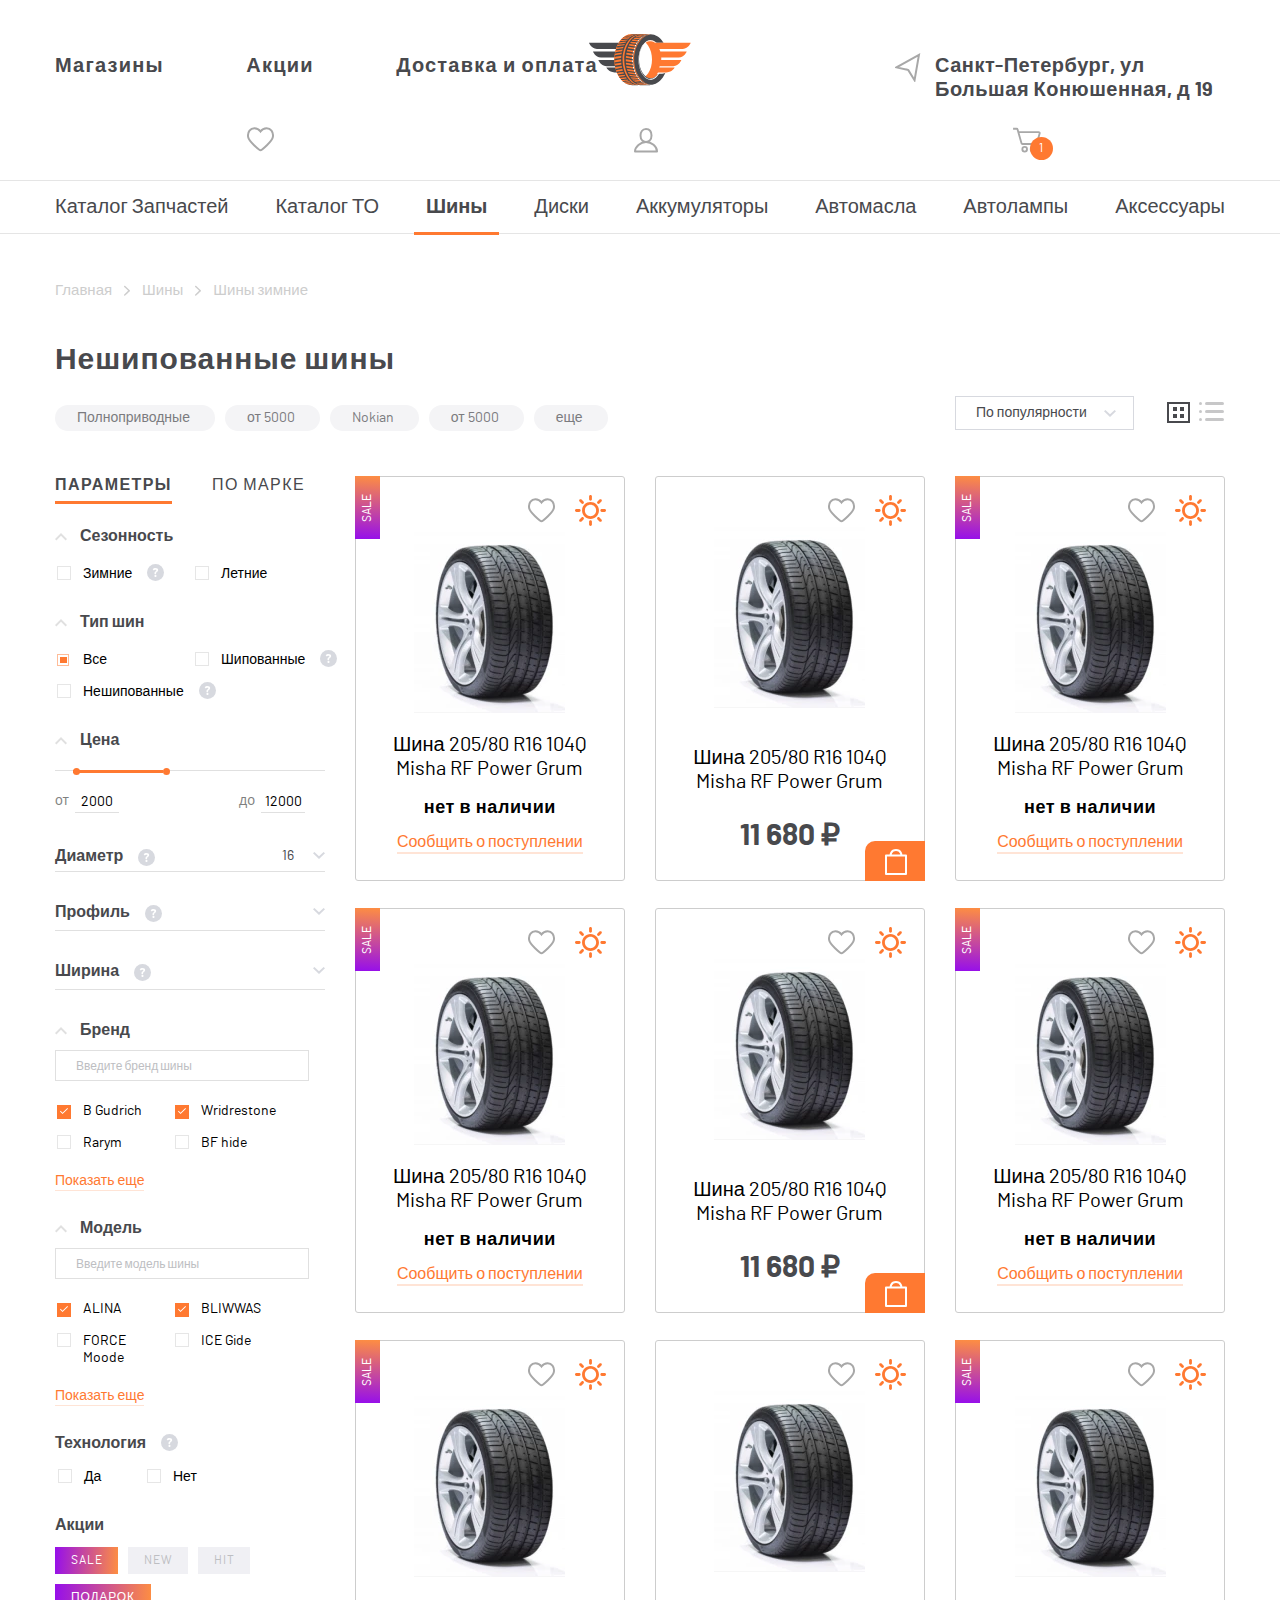
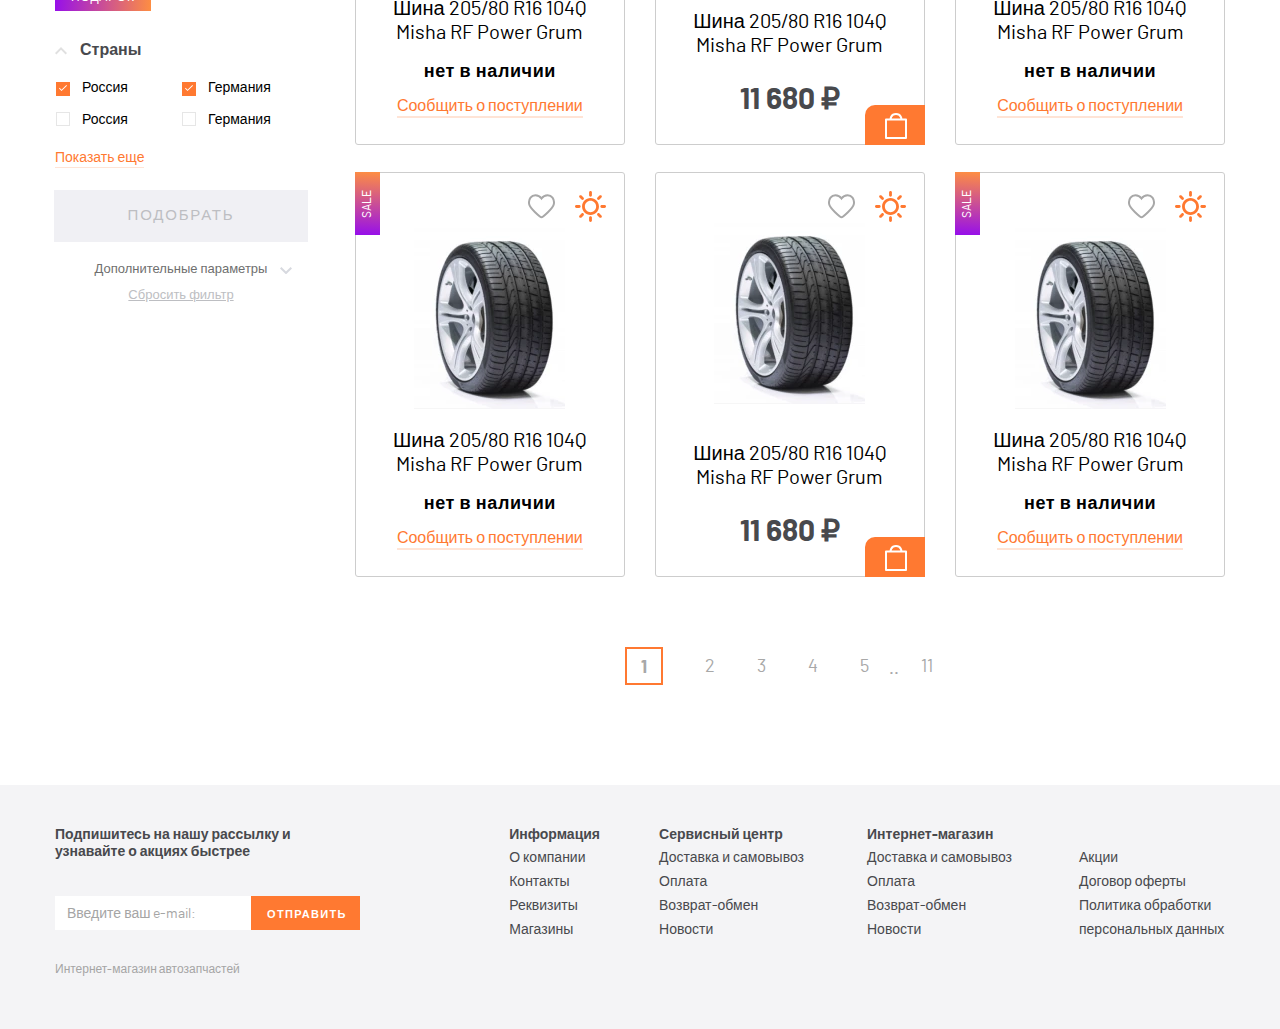
==== commit 111e5935: "Stage-8" ====
--- a/catalog.html
+++ b/catalog.html
@@ -671,7 +671,12 @@
                 <span class="wares__summer" aria-hidden="true"></span>
               </div>
               <figure class="wares__fig">
-                <img src="img/tire-2@1x.jpg" width="151" height="181" alt="Автомобильное колесо">
+                <picture>
+                  <source type="image/webp" srcset="img/tire-2@1x.webp 1x, img/tire-2@2x.webp 2x">
+                  <!-- 1х: 151px; 2x: 302px -->
+                  <img src="img/tire-2@1x.jpg" srcset="img/tire-2@2x.jpg" width="151" height="181"
+                    alt="Автомобильное колесо">
+                </picture>
                 <figcaption class="wares__figcaption">Шина 205/80 R16 104Q Misha RF Power Grum</figcaption>
               </figure>
               <div class="wares__presence wares__presence--none">
@@ -694,7 +699,12 @@
                 <span class="wares__summer" aria-hidden="true"></span>
               </div>
               <figure class="wares__fig">
-                <img src="img/tire-2@1x.jpg" width="151" height="181" alt="Автомобильное колесо">
+                <picture>
+                  <source type="image/webp" srcset="img/tire-2@1x.webp 1x, img/tire-2@2x.webp 2x">
+                  <!-- 1х: 151px; 2x: 302px -->
+                  <img src="img/tire-2@1x.jpg" srcset="img/tire-2@2x.jpg" width="151" height="181"
+                    alt="Автомобильное колесо">
+                </picture>
                 <figcaption class="wares__figcaption">Шина 205/80 R16 104Q Misha RF Power Grum</figcaption>
               </figure>
               <div class="wares__presence" aria-hidden="true"></div>
@@ -715,7 +725,12 @@
                 <span class="wares__summer" aria-hidden="true"></span>
               </div>
               <figure class="wares__fig">
-                <img src="img/tire-2@1x.jpg" width="151" height="181" alt="Автомобильное колесо">
+                <picture>
+                  <source type="image/webp" srcset="img/tire-2@1x.webp 1x, img/tire-2@2x.webp 2x">
+                  <!-- 1х: 151px; 2x: 302px -->
+                  <img src="img/tire-2@1x.jpg" srcset="img/tire-2@2x.jpg" width="151" height="181"
+                    alt="Автомобильное колесо">
+                </picture>
                 <figcaption class="wares__figcaption">Шина 205/80 R16 104Q Misha RF Power Grum</figcaption>
               </figure>
               <div class="wares__presence wares__presence--none">
@@ -738,7 +753,12 @@
                 <span class="wares__summer" aria-hidden="true"></span>
               </div>
               <figure class="wares__fig">
-                <img src="img/tire-2@1x.jpg" width="151" height="181" alt="Автомобильное колесо">
+                <picture>
+                  <source type="image/webp" srcset="img/tire-2@1x.webp 1x, img/tire-2@2x.webp 2x">
+                  <!-- 1х: 151px; 2x: 302px -->
+                  <img src="img/tire-2@1x.jpg" srcset="img/tire-2@2x.jpg" width="151" height="181"
+                    alt="Автомобильное колесо">
+                </picture>
                 <figcaption class="wares__figcaption">Шина 205/80 R16 104Q Misha RF Power Grum</figcaption>
               </figure>
               <div class="wares__presence wares__presence--none">
@@ -761,7 +781,12 @@
                 <span class="wares__summer" aria-hidden="true"></span>
               </div>
               <figure class="wares__fig">
-                <img src="img/tire-2@1x.jpg" width="151" height="181" alt="Автомобильное колесо">
+                <picture>
+                  <source type="image/webp" srcset="img/tire-2@1x.webp 1x, img/tire-2@2x.webp 2x">
+                  <!-- 1х: 151px; 2x: 302px -->
+                  <img src="img/tire-2@1x.jpg" srcset="img/tire-2@2x.jpg" width="151" height="181"
+                    alt="Автомобильное колесо">
+                </picture>
                 <figcaption class="wares__figcaption">Шина 205/80 R16 104Q Misha RF Power Grum</figcaption>
               </figure>
               <div class="wares__presence" aria-hidden="true"></div>
@@ -782,7 +807,12 @@
                 <span class="wares__summer" aria-hidden="true"></span>
               </div>
               <figure class="wares__fig">
-                <img src="img/tire-2@1x.jpg" width="151" height="181" alt="Автомобильное колесо">
+                <picture>
+                  <source type="image/webp" srcset="img/tire-2@1x.webp 1x, img/tire-2@2x.webp 2x">
+                  <!-- 1х: 151px; 2x: 302px -->
+                  <img src="img/tire-2@1x.jpg" srcset="img/tire-2@2x.jpg" width="151" height="181"
+                    alt="Автомобильное колесо">
+                </picture>
                 <figcaption class="wares__figcaption">Шина 205/80 R16 104Q Misha RF Power Grum</figcaption>
               </figure>
               <div class="wares__presence wares__presence--none">
@@ -805,7 +835,12 @@
                 <span class="wares__summer" aria-hidden="true"></span>
               </div>
               <figure class="wares__fig">
-                <img src="img/tire-2@1x.jpg" width="151" height="181" alt="Автомобильное колесо">
+                <picture>
+                  <source type="image/webp" srcset="img/tire-2@1x.webp 1x, img/tire-2@2x.webp 2x">
+                  <!-- 1х: 151px; 2x: 302px -->
+                  <img src="img/tire-2@1x.jpg" srcset="img/tire-2@2x.jpg" width="151" height="181"
+                    alt="Автомобильное колесо">
+                </picture>
                 <figcaption class="wares__figcaption">Шина 205/80 R16 104Q Misha RF Power Grum</figcaption>
               </figure>
               <div class="wares__presence wares__presence--none">
@@ -828,7 +863,12 @@
                 <span class="wares__summer" aria-hidden="true"></span>
               </div>
               <figure class="wares__fig">
-                <img src="img/tire-2@1x.jpg" width="151" height="181" alt="Автомобильное колесо">
+                <picture>
+                  <source type="image/webp" srcset="img/tire-2@1x.webp 1x, img/tire-2@2x.webp 2x">
+                  <!-- 1х: 151px; 2x: 302px -->
+                  <img src="img/tire-2@1x.jpg" srcset="img/tire-2@2x.jpg" width="151" height="181"
+                    alt="Автомобильное колесо">
+                </picture>
                 <figcaption class="wares__figcaption">Шина 205/80 R16 104Q Misha RF Power Grum</figcaption>
               </figure>
               <div class="wares__presence" aria-hidden="true"></div>
@@ -849,7 +889,12 @@
                 <span class="wares__summer" aria-hidden="true"></span>
               </div>
               <figure class="wares__fig">
-                <img src="img/tire-2@1x.jpg" width="151" height="181" alt="Автомобильное колесо">
+                <picture>
+                  <source type="image/webp" srcset="img/tire-2@1x.webp 1x, img/tire-2@2x.webp 2x">
+                  <!-- 1х: 151px; 2x: 302px -->
+                  <img src="img/tire-2@1x.jpg" srcset="img/tire-2@2x.jpg" width="151" height="181"
+                    alt="Автомобильное колесо">
+                </picture>
                 <figcaption class="wares__figcaption">Шина 205/80 R16 104Q Misha RF Power Grum</figcaption>
               </figure>
               <div class="wares__presence wares__presence--none">
@@ -872,7 +917,12 @@
                 <span class="wares__summer" aria-hidden="true"></span>
               </div>
               <figure class="wares__fig">
-                <img src="img/tire-2@1x.jpg" width="151" height="181" alt="Автомобильное колесо">
+                <picture>
+                  <source type="image/webp" srcset="img/tire-2@1x.webp 1x, img/tire-2@2x.webp 2x">
+                  <!-- 1х: 151px; 2x: 302px -->
+                  <img src="img/tire-2@1x.jpg" srcset="img/tire-2@2x.jpg" width="151" height="181"
+                    alt="Автомобильное колесо">
+                </picture>
                 <figcaption class="wares__figcaption">Шина 205/80 R16 104Q Misha RF Power Grum</figcaption>
               </figure>
               <div class="wares__presence wares__presence--none">
@@ -895,7 +945,12 @@
                 <span class="wares__summer" aria-hidden="true"></span>
               </div>
               <figure class="wares__fig">
-                <img src="img/tire-2@1x.jpg" width="151" height="181" alt="Автомобильное колесо">
+                <picture>
+                  <source type="image/webp" srcset="img/tire-2@1x.webp 1x, img/tire-2@2x.webp 2x">
+                  <!-- 1х: 151px; 2x: 302px -->
+                  <img src="img/tire-2@1x.jpg" srcset="img/tire-2@2x.jpg" width="151" height="181"
+                    alt="Автомобильное колесо">
+                </picture>
                 <figcaption class="wares__figcaption">Шина 205/80 R16 104Q Misha RF Power Grum</figcaption>
               </figure>
               <div class="wares__presence" aria-hidden="true"></div>
@@ -916,7 +971,12 @@
                 <span class="wares__summer" aria-hidden="true"></span>
               </div>
               <figure class="wares__fig">
-                <img src="img/tire-2@1x.jpg" width="151" height="181" alt="Автомобильное колесо">
+                <picture>
+                  <source type="image/webp" srcset="img/tire-2@1x.webp 1x, img/tire-2@2x.webp 2x">
+                  <!-- 1х: 151px; 2x: 302px -->
+                  <img src="img/tire-2@1x.jpg" srcset="img/tire-2@2x.jpg" width="151" height="181"
+                    alt="Автомобильное колесо">
+                </picture>
                 <figcaption class="wares__figcaption">Шина 205/80 R16 104Q Misha RF Power Grum</figcaption>
               </figure>
               <div class="wares__presence wares__presence--none">
@@ -997,7 +1057,12 @@
               быстрый просмотр
             </a>
             <figure class="wares__fig">
-              <img src="img/tire-2@1x.jpg" width="151" height="181" alt="Автомобильное колесо">
+              <picture>
+                <source type="image/webp" srcset="img/tire-2@1x.webp 1x, img/tire-2@2x.webp 2x">
+                <!-- 1х: 151px; 2x: 302px -->
+                <img src="img/tire-2@1x.jpg" srcset="img/tire-2@2x.jpg 2x" width="151" height="181"
+                  alt="Автомобильное колесо">
+              </picture>
               <figcaption class="wares__figcaption">Шина 205/80 R16 104Q Misha RF Power Grum</figcaption>
             </figure>
             <div class="wares__presence wares__presence--none">
@@ -1024,7 +1089,12 @@
               быстрый просмотр
             </a>
             <figure class="wares__fig">
-              <img src="img/tire-2@1x.jpg" width="151" height="181" alt="Автомобильное колесо">
+              <picture>
+                <source type="image/webp" srcset="img/tire-2@1x.webp 1x, img/tire-2@2x.webp 2x">
+                <!-- 1х: 151px; 2x: 302px -->
+                <img src="img/tire-2@1x.jpg" srcset="img/tire-2@2x.jpg 2x" width="151" height="181"
+                  alt="Автомобильное колесо">
+              </picture>
               <figcaption class="wares__figcaption">Шина 205/80 R16 104Q Misha RF Power Grum</figcaption>
             </figure>
             <div class="wares__presence" aria-hidden="true"></div>
@@ -1049,7 +1119,12 @@
               быстрый просмотр
             </a>
             <figure class="wares__fig">
-              <img src="img/tire-2@1x.jpg" width="151" height="181" alt="Автомобильное колесо">
+              <picture>
+                <source type="image/webp" srcset="img/tire-2@1x.webp 1x, img/tire-2@2x.webp 2x">
+                <!-- 1х: 151px; 2x: 302px -->
+                <img src="img/tire-2@1x.jpg" srcset="img/tire-2@2x.jpg 2x" width="151" height="181"
+                  alt="Автомобильное колесо">
+              </picture>
               <figcaption class="wares__figcaption">Шина 205/80 R16 104Q Misha RF Power Grum</figcaption>
             </figure>
             <div class="wares__presence wares__presence--none">
@@ -1076,7 +1151,12 @@
               быстрый просмотр
             </a>
             <figure class="wares__fig">
-              <img src="img/tire-2@1x.jpg" width="151" height="181" alt="Автомобильное колесо">
+              <picture>
+                <source type="image/webp" srcset="img/tire-2@1x.webp 1x, img/tire-2@2x.webp 2x">
+                <!-- 1х: 151px; 2x: 302px -->
+                <img src="img/tire-2@1x.jpg" srcset="img/tire-2@2x.jpg 2x" width="151" height="181"
+                  alt="Автомобильное колесо">
+              </picture>
               <figcaption class="wares__figcaption">Шина 245/60 R18 105T Contyther Crosh Conta...</figcaption>
             </figure>
             <div class="wares__presence" aria-hidden="true"></div>
@@ -1101,7 +1181,12 @@
               быстрый просмотр
             </a>
             <figure class="wares__fig">
-              <img src="img/tire-2@1x.jpg" width="151" height="181" alt="Автомобильное колесо">
+              <picture>
+                <source type="image/webp" srcset="img/tire-2@1x.webp 1x, img/tire-2@2x.webp 2x">
+                <!-- 1х: 151px; 2x: 302px -->
+                <img src="img/tire-2@1x.jpg" srcset="img/tire-2@2x.jpg 2x" width="151" height="181"
+                  alt="Автомобильное колесо">
+              </picture>
               <figcaption class="wares__figcaption">Шина 205/80 R16 104Q Misha RF Power Grum</figcaption>
             </figure>
             <div class="wares__presence wares__presence--none">
@@ -1128,7 +1213,12 @@
               быстрый просмотр
             </a>
             <figure class="wares__fig">
-              <img src="img/tire-2@1x.jpg" width="151" height="181" alt="Автомобильное колесо">
+              <picture>
+                <source type="image/webp" srcset="img/tire-2@1x.webp 1x, img/tire-2@2x.webp 2x">
+                <!-- 1х: 151px; 2x: 302px -->
+                <img src="img/tire-2@1x.jpg" srcset="img/tire-2@2x.jpg 2x" width="151" height="181"
+                  alt="Автомобильное колесо">
+              </picture>
               <figcaption class="wares__figcaption">Шина 205/80 R16 104Q Misha RF Power Grum</figcaption>
             </figure>
             <div class="wares__presence" aria-hidden="true"></div>
@@ -1153,7 +1243,12 @@
               быстрый просмотр
             </a>
             <figure class="wares__fig">
-              <img src="img/tire-2@1x.jpg" width="151" height="181" alt="Автомобильное колесо">
+              <picture>
+                <source type="image/webp" srcset="img/tire-2@1x.webp 1x, img/tire-2@2x.webp 2x">
+                <!-- 1х: 151px; 2x: 302px -->
+                <img src="img/tire-2@1x.jpg" srcset="img/tire-2@2x.jpg 2x" width="151" height="181"
+                  alt="Автомобильное колесо">
+              </picture>
               <figcaption class="wares__figcaption">Шина 205/80 R16 104Q Misha RF Power Grum</figcaption>
             </figure>
             <div class="wares__presence wares__presence--none">
@@ -1180,7 +1275,12 @@
               быстрый просмотр
             </a>
             <figure class="wares__fig">
-              <img src="img/tire-2@1x.jpg" width="151" height="181" alt="Автомобильное колесо">
+              <picture>
+                <source type="image/webp" srcset="img/tire-2@1x.webp 1x, img/tire-2@2x.webp 2x">
+                <!-- 1х: 151px; 2x: 302px -->
+                <img src="img/tire-2@1x.jpg" srcset="img/tire-2@2x.jpg 2x" width="151" height="181"
+                  alt="Автомобильное колесо">
+              </picture>
               <figcaption class="wares__figcaption">Шина 245/60 R18 105T Contyther Crosh Conta...</figcaption>
             </figure>
             <div class="wares__presence" aria-hidden="true"></div>
--- a/css/style.css
+++ b/css/style.css
@@ -87,6 +87,14 @@
   background-image: url("../preview/product-desktop-cropped.png");
 }
 
+@media (max-width: 767px) {
+  body::after {
+    width: 320px;
+    min-height: 5170px;
+    background-image: url("../preview/mobile-product-page.png");
+  }
+}
+
 .page-header {
   letter-spacing: 1.2px;
   color: #48494d;
@@ -101,6 +109,12 @@
   display: flex;
 }
 
+@media (max-width: 767px) {
+  .page-header__container {
+    padding: 0 16px;
+  }
+}
+
 .page-header__bottom,
 .page-header__top {
   padding-top: 54px;
@@ -117,6 +131,72 @@
   display: none;
 }
 
+@media (max-width: 1023px) {
+  .page-header__top {
+    padding-top: 30px;
+  }
+
+  .page-header__container {
+    position: static;
+  }
+
+  .page-header__menu-toggle {
+    border: 0;
+    font: inherit;
+    cursor: pointer;
+    align-self: center;
+    display: block;
+    padding: 2px;
+    background-color: #ffffff;
+    transform: translateX(0);
+    transition: transform 0.3s ease-in;
+    color: #c4c4c4;
+  }
+
+  .page-header__menu-toggle:focus {
+    outline: 0;
+    color: rgba(0, 0, 0, 0.4);
+  }
+
+  .page-header__menu-toggle-bar,
+  .page-header__menu-toggle::after,
+  .page-header__menu-toggle::before {
+    content: "";
+    display: block;
+    width: 33px;
+    height: 3px;
+    margin-bottom: 9px;
+    border-radius: 3px;
+    background-color: currentColor;
+    transition: transform 0.3s ease;
+  }
+
+  .page-header__menu-toggle-bar,
+  .page-header__menu-toggle::after {
+    margin-bottom: 0;
+  }
+
+  .page-header__menu-toggle-bar {
+    margin-bottom: 9px;
+  }
+
+  .page-header__bottom {
+    padding-top: 0;
+  }
+
+  .page-header__menu-toggle--active .page-header__menu-toggle-bar {
+    opacity: 0;
+  }
+
+  .page-header__menu-toggle--active::before {
+    transform: translateY(12px) rotateZ(135deg);
+  }
+
+  .page-header__menu-toggle--active::after {
+    transform: translateY(-12px) rotateZ(-135deg);
+  }
+}
+
 .menu,
 .menu__wrap {
   display: flex;
@@ -127,8 +207,20 @@
   display: none;
 }
 
+@media (max-width: 767px) {
+  .menu__user {
+    display: block;
+  }
+}
+
 .menu__cats {
   display: none;
+}
+
+@media (max-width: 767px) {
+  .menu__cats {
+    display: block;
+  }
 }
 
 .menu__cats,
@@ -206,6 +298,137 @@
 .menu__address:active,
 .user-nav__link:active::before {
   opacity: 0.3;
+}
+
+@media (max-width: 1023px) {
+  .menu {
+    position: absolute;
+    z-index: 100;
+    left: 0;
+    top: 0;
+    height: 0;
+    width: 242px;
+    padding-top: 20px;
+    overflow: hidden;
+    transform: translateX(-242px);
+    transition: transform 0.3s ease-in;
+    background-color: #ffffff;
+  }
+
+  .menu-opened .menu {
+    height: 100vh;
+    box-shadow: 0 0 20px rgba(0, 0, 0, 0.15);
+    overflow-y: auto;
+  }
+
+  .menu,
+  .menu__wrap {
+    flex-direction: column;
+  }
+
+  .menu a,
+  .menu__cats,
+  .menu__user {
+    display: block;
+  }
+
+  .menu__main {
+    flex-direction: column;
+    min-width: auto;
+    width: auto;
+  }
+
+  .menu__main,
+  .menu__main-item {
+    padding-right: 0;
+  }
+
+  .menu__main-link {
+    font-weight: 400;
+    text-align: left;
+  }
+
+  .menu__main-link::before {
+    content: "";
+    display: block;
+    position: absolute;
+    left: 16px;
+    bottom: 26px;
+    background-repeat: no-repeat;
+    background-size: contain;
+  }
+
+  .menu__main-link--shops::before {
+    width: 14px;
+    height: 17px;
+    background-image: url("../img/shops.svg");
+  }
+
+  .menu__main-link--actions::before {
+    bottom: 16px;
+    width: 16px;
+    height: 26px;
+    background-image: url("../img/actions.svg");
+  }
+
+  .menu__main-link--delivery::before {
+    width: 17px;
+    height: 16px;
+    background-image: url("../img/delivery.svg");
+  }
+
+  .menu a {
+    padding: 16px 18px 21px 43px;
+    border-bottom: 1px solid rgba(0, 0, 0, 0.1);
+    font-size: 18px;
+  }
+
+  .menu a:hover {
+    opacity: 0.6;
+  }
+
+  .menu a:active {
+    opacity: 0.3;
+  }
+
+  .menu__main-link,
+  .menu__user-link {
+    position: relative;
+  }
+
+  .menu__user-link::before {
+    content: "";
+    display: block;
+    position: absolute;
+    left: 16px;
+    bottom: 26px;
+    background-repeat: no-repeat;
+    background-size: contain;
+  }
+
+  .menu__user-link--log-in::before,
+  .menu__user-link--sign-up::before {
+    width: 15px;
+    height: 16px;
+    background-image: url("../img/user-grey.svg");
+  }
+
+  .menu__user-link--favorites::before {
+    width: 18px;
+    height: 16px;
+    background-image: url("../img/favorites-grey.svg");
+  }
+
+  a.menu__address {
+    width: auto;
+    max-width: none;
+    margin-left: 0;
+    font-size: 20px;
+  }
+
+  a.menu__address::before {
+    content: none;
+  }
 }
 
 .user-nav {
@@ -267,10 +490,40 @@
   background-color: #ff7931;
 }
 
+@media (max-width: 1023px) {
+  .user-nav {
+    align-items: center;
+    margin-left: auto;
+    padding-left: 0;
+  }
+
+  .user-nav__link {
+    padding-right: 9px;
+  }
+
+  .user-nav__link--account::before {
+    width: 21px;
+    height: 24px;
+    background-image: url("../img/user-mobile.svg");
+  }
+
+  .user-nav__link-content {
+    width: 20px;
+    height: 20px;
+    line-height: 20px;
+  }
+}
+
 .nav__container {
   max-width: 1210px;
   padding: 0 20px;
   margin: 0 auto;
+}
+
+@media (max-width: 767px) {
+  .nav__container {
+    padding: 0 16px;
+  }
 }
 
 .nav__list {
@@ -326,6 +579,42 @@
   background-color: #ff7931;
 }
 
+@media (max-width: 1023px) {
+  .nav {
+    display: none;
+    position: relative;
+    font-size: 18px;
+    line-height: 22px;
+  }
+
+  .nav::before {
+    content: "";
+    display: block;
+    position: absolute;
+    z-index: 100;
+    right: 0;
+    top: 0;
+    bottom: 0;
+    width: 108px;
+    pointer-events: none;
+    background: linear-gradient(270.21deg, #ffffff 0.16%, rgba(255, 255, 255, 0) 96.64%);
+  }
+
+  .nav__container {
+    overflow-x: auto;
+    min-height: 55px;
+  }
+
+  .nav__item {
+    flex-shrink: 0;
+    padding-right: 12px;
+  }
+
+  .nav__link {
+    padding-top: 4px;
+  }
+}
+
 .logo {
   position: absolute;
   left: 50%;
@@ -335,6 +624,21 @@
 
 .logo img {
   display: block;
+}
+
+@media (max-width: 1023px) {
+  .logo {
+    position: static;
+    flex-shrink: 0;
+    transform: none;
+    width: 102px;
+    margin-left: 28px;
+  }
+
+  .logo img {
+    width: 77px;
+    height: auto;
+  }
 }
 
 .no-js .menu {
@@ -380,6 +684,20 @@
   max-width: 1210px;
   padding: 0 20px;
   margin: 0 auto;
+}
+
+@media (max-width: 767px) {
+  .main__container {
+    padding: 0 16px;
+  }
+
+  .main {
+    padding-bottom: 40px;
+  }
+
+  .main--product-page {
+    padding-bottom: 70px;
+  }
 }
 
 .button {
@@ -421,6 +739,12 @@
   justify-content: space-between;
 }
 
+@media (max-width: 767px) {
+  .notice__container {
+    padding: 0 16px;
+  }
+}
+
 .notice__slider {
   flex-grow: 1;
   min-width: 684px;
@@ -433,6 +757,46 @@
   width: 270px;
   height: 397px;
   margin-right: 0;
+}
+
+@media (max-width: 1023px) and (min-width: 768px) {
+  .notice__slider {
+    width: auto;
+    min-width: auto;
+    max-width: calc(100vw - 340px);
+    height: auto;
+  }
+}
+
+@media (max-width: 767px) {
+  .notice {
+    padding-top: 0;
+  }
+
+  .notice__container {
+    flex-direction: column;
+    padding: 0;
+  }
+
+  .notice__slider {
+    width: 100%;
+    min-width: auto;
+    height: auto;
+    overflow: hidden;
+  }
+
+  .notice__action.slick-slider {
+    align-self: center;
+    margin-top: 50px;
+    margin-bottom: 25px;
+    margin-right: 0;
+    padding-bottom: 25px;
+    box-sizing: content-box;
+  }
+
+  .notice__action.slider .slick-dots {
+    bottom: -4px;
+  }
 }
 
 .slider {
@@ -529,6 +893,98 @@
   background-position: center;
   background-size: cover;
   background-image: url("../img/big-slider-image@1x.jpg");
+}
+
+@media (-webkit-min-device-pixel-ratio: 1.5),
+(-o-min-device-pixel-ratio: 3/2),
+(min-resolution: 1.5dppx) {
+  .slider__slide {
+    background-image: url("../img/big-slider-image@2x.jpg");
+  }
+}
+
+@media (max-width: 1023px) and (min-width: 768px) {
+  .slider.slick-slider {
+    margin-right: 15px;
+  }
+
+  .slider--big-dots .slick-dots {
+    bottom: -5px;
+  }
+
+  .slider--big-dots .slick-dots li {
+    margin-left: 14px;
+    margin-right: 14px;
+  }
+
+  .slider--big-dots .slick-dots li:not(:nth-child(-n+3)) {
+    display: none;
+  }
+
+  .slider--big-dots .slick-dots button::before {
+    width: 15px;
+    height: 15px;
+    background-color: rgba(0, 0, 0, 0.2);
+  }
+
+  .slider--big-dots .slick-dots .slick-active button::before {
+    background-color: #ff7931;
+  }
+
+  .slider__content {
+    width: 100%;
+    height: auto;
+    padding-top: 45.6%;
+  }
+}
+
+@media (max-width: 767px) {
+  .slider.slick-slider {
+    margin-right: 0;
+  }
+
+  .slider .slick-dots {
+    bottom: 12px;
+  }
+
+  .slider .slick-dots li {
+    margin: 0 1px;
+  }
+
+  .slider .slick-dots button::before {
+    width: 7px;
+    height: 7px;
+  }
+
+  .slider--big-dots .slick-dots {
+    bottom: 14px;
+  }
+
+  .slider--big-dots .slick-dots li {
+    margin-left: 14px;
+    margin-right: 14px;
+  }
+
+  .slider--big-dots .slick-dots li:not(:nth-child(-n+3)) {
+    display: none;
+  }
+
+  .slider--big-dots .slick-dots button::before {
+    width: 15px;
+    height: 15px;
+    background-color: rgba(0, 0, 0, 0.2);
+  }
+
+  .slider--big-dots .slick-dots .slick-active button::before {
+    background-color: #ff7931;
+  }
+
+  .slider__content {
+    width: 100%;
+    height: auto;
+    overflow: hidden;
+    padding-top: 51%;
+  }
 }
 
 .action {
@@ -704,6 +1160,12 @@
   margin: 0 auto;
 }
 
+@media (max-width: 767px) {
+  .search__container {
+    padding: 0 16px;
+  }
+}
+
 .search__fields {
   display: flex;
   letter-spacing: 0.6px;
@@ -734,6 +1196,102 @@
   display: flex;
 }
 
+@media (max-width: 1023px) {
+  .search .tabs__list-wrap {
+    margin-bottom: 12px;
+    overflow-x: auto;
+    margin-left: -20px;
+    margin-right: -20px;
+  }
+
+  .search .tabs__item {
+    flex-shrink: 0;
+    margin-right: 20px;
+  }
+
+  .search .tabs__item:first-child {
+    padding-left: 20px;
+  }
+
+  .search .tabs__item:last-child {
+    padding-right: 20px;
+  }
+}
+
+@media (max-width: 767px) {
+  .search .tabs__list-wrap {
+    margin-left: -16px;
+    margin-right: -16px;
+  }
+
+  .search .tabs__item {
+    margin-right: 40px;
+  }
+
+  .search .tabs__item:first-child {
+    padding-left: 16px;
+  }
+
+  .search .tabs__item:last-child {
+    padding-right: 16px;
+  }
+
+  .search .search-input__clear-btn {
+    right: 45px;
+  }
+
+  .search__fields {
+    position: relative;
+  }
+
+  .search__fields input {
+    padding-left: 10px;
+    padding-right: 45px;
+    font-size: 16px;
+    line-height: 19px;
+  }
+
+  .search__fields .button {
+    position: absolute;
+    right: 15px;
+    top: 13px;
+    min-width: auto;
+    padding: 0;
+    background-color: transparent;
+  }
+
+  .search__fields .button:hover::before {
+    opacity: 0.6;
+  }
+
+  .search__fields .button:active::before {
+    opacity: 0.3;
+  }
+
+  .search__fields .button::before {
+    content: "";
+    display: block;
+    width: 23px;
+    height: 24px;
+    background-repeat: no-repeat;
+    background-image: url("../img/search-dark.svg");
+  }
+
+  .search__fields .button .search__vh-mobile {
+    position: absolute;
+    width: 1px;
+    height: 1px;
+    margin: -1px;
+    border: 0;
+    padding: 0;
+    white-space: nowrap;
+    word-wrap: normal;
+    clip-path: inset(100%);
+    clip: rect(0 0 0 0);
+    overflow: hidden;
+  }
+}
+
 .tabs__list {
   margin: 0;
   list-style-type: none;
@@ -813,6 +1371,51 @@
   display: block;
 }
 
+@media (max-width: 767px) {
+  .tabs__list-wrap {
+    margin-bottom: 12px;
+    overflow-x: auto;
+  }
+
+  .tabs__list {
+    padding-bottom: 0;
+  }
+
+  .tabs__item {
+    flex-shrink: 0;
+    margin-right: 40px;
+  }
+
+  .tabs__link {
+    padding-bottom: 5px;
+  }
+
+  .tabs--no-underline .tabs__link {
+    padding-left: 0;
+    padding-right: 0;
+    padding-bottom: 5px;
+  }
+
+  .tabs--no-underline .tabs__link::before {
+    content: "";
+    display: block;
+    position: absolute;
+    bottom: 0;
+    left: 0;
+    right: 0;
+    height: 2px;
+    background-color: transparent;
+  }
+
+  .tabs--no-underline .tabs__link--active {
+    background-color: transparent;
+  }
+
+  .tabs--no-underline .tabs__link--active::before {
+    background-color: #ff7931;
+  }
+}
+
 .categories {
   padding-top: 40px;
   padding-bottom: 20px;
@@ -823,6 +1426,12 @@
   max-width: 1210px;
   padding: 0 20px;
   margin: 0 auto;
+}
+
+@media (max-width: 767px) {
+  .categories__container {
+    padding: 0 16px;
+  }
 }
 
 .categories__list {
@@ -956,6 +1565,36 @@
   margin-left: 5px;
   background-repeat: no-repeat;
   background-image: url("../img/arrow-link.svg");
+}
+
+@media (max-width: 1210px) {
+  .categories__item,
+  .categories__list::after {
+    flex-grow: 1;
+    max-width: none;
+  }
+}
+
+@media (max-width: 767px) {
+  .categories__list {
+    justify-content: space-around;
+  }
+
+  .categories__item {
+    flex-shrink: 1;
+    min-width: 288px;
+    max-width: 370px;
+  }
+
+  .categories__wrap-link {
+    padding: 24px 97px 16px 18px;
+  }
+
+  .categories__icon {
+    right: 3px;
+    bottom: -2px;
+    transform: scale(0.6);
+  }
 }
 
 .favorite {
@@ -1022,6 +1661,12 @@
   margin: 0 auto;
 }
 
+@media (max-width: 767px) {
+  .wares__container {
+    padding: 0 16px;
+  }
+}
+
 .wares__title {
   margin: 0;
   padding: 0;
@@ -1295,6 +1940,78 @@
   background-color: transparent;
 }
 
+@media (max-width: 1023px) {
+  .wares .tabs__list-wrap {
+    margin-bottom: 12px;
+    overflow-x: auto;
+    margin-left: -65px;
+    margin-right: -65px;
+  }
+
+  .wares .tabs__item {
+    flex-shrink: 0;
+  }
+
+  .wares .tabs__item:first-child {
+    padding-left: 65px;
+  }
+
+  .wares .tabs__item:last-child {
+    padding-right: 65px;
+  }
+}
+
+@media (max-width: 767px) {
+  .wares {
+    padding-left: 9px;
+    padding-right: 9px;
+  }
+
+  .wares .tabs__list-wrap {
+    margin-left: -25px;
+    margin-right: -25px;
+  }
+
+  .wares .tabs__item:first-child {
+    padding-left: 25px;
+  }
+
+  .wares .tabs__item:last-child {
+    padding-right: 25px;
+  }
+
+  .wares__list.slick-slider {
+    padding-top: 15px;
+    padding-bottom: 20px;
+  }
+
+  .wares__title {
+    text-align: center;
+  }
+
+  .wares__footer {
+    padding-top: 30px;
+    padding-bottom: 40px;
+  }
+
+  .main--main-page .wares--suggestion .wares__footer {
+    display: block;
+  }
+
+  .main--product-page .wares--suggestion {
+    padding-top: 82px;
+  }
+
+  .main--product-page .wares__title {
+    font-size: 30px;
+    line-height: 36px;
+  }
+
+  .main--product-page .wares__not-mobile {
+    display: none;
+  }
+}
+
 .banner {
   margin-top: 50px;
   margin-bottom: 50px;
@@ -1304,6 +2021,12 @@
   max-width: 1210px;
   padding: 0 20px;
   margin: 0 auto;
+}
+
+@media (max-width: 767px) {
+  .banner__container {
+    padding: 0 16px;
+  }
 }
 
 .banner__element {
@@ -1321,6 +2044,29 @@
   background-image: url("../img/sale50@1x.jpg");
 }
 
+@media (-webkit-min-device-pixel-ratio: 1.5),
+(-o-min-device-pixel-ratio: 3/2),
+(min-resolution: 1.5dppx) {
+  .banner__element {
+    background-image: url("../img/sale50@2x.jpg");
+  }
+}
+
+@media (max-width: 767px) {
+  .banner {
+    margin-top: 40px;
+  }
+
+  .banner__container {
+    padding: 0;
+  }
+
+  .banner__element {
+    padding-top: 28.75%;
+    background-size: cover;
+  }
+}
+
 .page-footer {
   background-color: #f4f4f6;
   color: #48494d;
@@ -1439,11 +2185,193 @@
   column-gap: 56px;
 }
 
+@media (max-width: 1050px) {
+  .page-footer__store ul {
+    column-gap: 50px;
+  }
+}
+
 .page-footer__title {
   font-size: 12px;
   line-height: 14px;
   color: #a5a5a5;
   padding-bottom: 41px;
+}
+
+@media (max-width: 1023px) {
+  .page-footer__container,
+  .page-footer__wrapper {
+    flex-direction: column;
+  }
+
+  .page-footer__wrapper {
+    max-width: 1023px;
+    padding: 42px 40px 0;
+    display: flex;
+  }
+
+  .page-footer__container {
+    flex-wrap: wrap;
+    justify-content: flex-start;
+  }
+
+  .page-footer__form {
+    box-sizing: border-box;
+    padding-right: 0;
+    margin: 0 auto 20px;
+  }
+
+  .page-footer__sections {
+    justify-content: space-between;
+    margin-bottom: 40px;
+  }
+
+  .page-footer__store ul {
+    column-gap: 80px;
+  }
+}
+
+@media (max-width: 1023px) and (max-width: 850px) {
+  .page-footer__store ul {
+    column-gap: 35px;
+  }
+}
+
+@media (max-width: 1023px) {
+  .page-footer__title {
+    width: 295px;
+    margin: 0 auto;
+  }
+}
+
+@media (max-width: 767px) {
+  .page-footer {
+    background-color: #f9f9fc;
+  }
+
+  .page-footer__wrapper {
+    position: relative;
+    padding-left: 16px;
+    padding-right: 14px;
+  }
+
+  .page-footer__sections {
+    flex-direction: column;
+    justify-content: flex-start;
+    margin-bottom: 20px;
+  }
+
+  .page-footer__form,
+  .page-footer__form-row,
+  .page-footer__sections > div {
+    width: 100%;
+  }
+
+  .page-footer__form h2 {
+    text-align: center;
+    font-size: 17px;
+    line-height: 20px;
+    width: 290px;
+    margin: 0 auto 26px;
+  }
+
+  .page-footer__form input {
+    width: 62%;
+    padding: 9px 38px 8px 12px;
+  }
+
+  .page-footer__form button {
+    width: 38%;
+    padding: 6px 13px 3px 16px;
+  }
+
+  .page-footer__sections a {
+    color: #7f7f7f;
+  }
+
+  .page-footer__sections > div:last-child::after {
+    content: "";
+    position: absolute;
+    display: block;
+    left: 0;
+    right: 0;
+    height: 1px;
+    background-color: #d6d6d6;
+  }
+
+  .page-footer__sections > div::before {
+    content: "";
+    position: absolute;
+    display: block;
+    left: 0;
+    right: 0;
+    height: 1px;
+    background-color: #d6d6d6;
+  }
+
+  .page-footer__sections h2 {
+    width: 100%;
+    font-weight: 500;
+    font-size: 14px;
+    line-height: 18px;
+    padding-top: 18px;
+    padding-bottom: 14px;
+    color: #7f7f7f;
+  }
+
+  .page-footer__accordeon-container {
+    position: relative;
+  }
+
+  .page-footer__sections button {
+    display: block;
+    background-color: transparent;
+    border: 0;
+    outline: 0;
+    position: absolute;
+    width: 100%;
+    height: 50px;
+    top: 0;
+    right: 0;
+    background-image: url("../img/arrow-grey-bottom.svg");
+    background-repeat: no-repeat;
+    background-position: right center;
+  }
+
+  .page-footer__accordeon--opened button {
+    background-image: url("../img/arrow-grey-top.svg");
+  }
+
+  .page-footer__info ul,
+  .page-footer__service ul,
+  .page-footer__store ul {
+    display: none;
+  }
+
+  .page-footer__accordeon--opened ul {
+    display: block;
+    padding-bottom: 14px;
+  }
+
+  .page-footer__store ul {
+    column-count: 1;
+  }
+
+  .page-footer__title {
+    visibility: hidden;
+    padding-bottom: 15px;
+  }
+
+  .page-footer__title::after {
+    content: "Onisshop. Интернет-магазин автозапчастей";
+    visibility: visible;
+    display: block;
+    width: 250px;
+    font-size: 14px;
+    line-height: 17px;
+    text-align: center;
+    padding-left: 16px;
+  }
 }
 
 .page-catalog {
@@ -1460,6 +2388,58 @@
   margin-top: 0;
   margin-bottom: 17px;
   letter-spacing: 0.03em;
+}
+
+@media (max-width: 1023px) {
+  .page-catalog {
+    padding: 0;
+  }
+
+  .page-catalog h1 {
+    padding: 0 20px;
+  }
+
+  .catalog-body .wares--suggestion {
+    display: block;
+  }
+
+  .catalog-body .wares__title {
+    visibility: hidden;
+  }
+
+  .catalog-body .wares {
+    padding-top: 25px;
+  }
+
+  .catalog-body .wares__title::after {
+    content: "С этим покупают";
+    visibility: visible;
+    padding: 0;
+    display: block;
+    text-align: center;
+    color: #48494d;
+    font-size: 30px;
+    line-height: 36px;
+    margin: 0 0 13px;
+  }
+
+  .catalog-body .wares__figcaption {
+    margin: 0;
+    padding-top: 35px;
+  }
+
+  .catalog-body .tabs__panel {
+    margin-bottom: 67px;
+  }
+}
+
+@media (max-width: 767px) {
+  .page-catalog h1 {
+    font-size: 20px;
+    line-height: 24px;
+    margin-bottom: 35px;
+    padding: 0 16px;
+  }
 }
 
 .breadcrumbs {
@@ -1523,6 +2503,63 @@
   display: none;
 }
 
+@media (max-width: 1023px) {
+  .breadcrumbs {
+    padding: 0 20px;
+  }
+
+  .main--product-page .breadcrumbs {
+    padding-left: 0;
+    padding-right: 0;
+  }
+}
+
+@media (max-width: 767px) {
+  .breadcrumbs {
+    padding-left: 16px;
+    padding-right: 80px;
+    margin-bottom: 28px;
+    margin-top: 15px;
+  }
+
+  .main--product-page .breadcrumbs {
+    margin-top: 18px;
+    padding-left: 0;
+    padding-right: 18px;
+  }
+
+  .breadcrumbs li {
+    text-decoration: underline;
+    margin-right: 45px;
+    margin-bottom: 5px;
+    color: #939393;
+    font-size: 14px;
+    line-height: 17px;
+  }
+
+  .breadcrumbs a {
+    color: #939393;
+  }
+
+  .breadcrumbs li::after {
+    top: 5px;
+    right: -25px;
+  }
+
+  .breadcrumbs__mobile {
+    display: block;
+  }
+
+  .breadcrumbs__current--desctop {
+    display: none;
+  }
+
+  .breadcrumbs .breadcrumbs__current--mobile {
+    text-decoration: none;
+    color: #bdbec2;
+  }
+}
+
 .top-filters {
   margin-bottom: 30px;
 }
@@ -1655,6 +2692,179 @@
   top: initial;
   border: 1.5px solid #d7d9df;
   border-top: none;
+}
+
+@media (max-width: 1023px) {
+  .top-filters {
+    padding: 0 20px;
+  }
+
+  .top-filters__wrapper {
+    flex-direction: column;
+    justify-content: flex-start;
+  }
+
+  .top-filters__offers {
+    margin-bottom: 20px;
+  }
+}
+
+@media (max-width: 767px) {
+  .top-filters {
+    padding-bottom: 45px;
+    margin-bottom: 5px;
+    padding-left: 0;
+    padding-right: 0;
+  }
+
+  .top-filters__wrapper {
+    position: relative;
+    flex-direction: column-reverse;
+    max-width: 100%;
+  }
+
+  .top-filters__offers {
+    margin-bottom: 0;
+    position: absolute;
+    top: 90px;
+    left: 0;
+    right: 0;
+    overflow: scroll;
+    padding-left: 16px;
+  }
+
+  .top-filters__offers ul {
+    flex-wrap: nowrap;
+  }
+
+  .top-filters__offers a {
+    white-space: nowrap;
+  }
+
+  .top-filters__sorting {
+    display: flex;
+    align-items: baseline;
+    width: 100%;
+    margin-bottom: 30px;
+    padding-left: 16px;
+    padding-right: 25px;
+    box-sizing: border-box;
+  }
+
+  .top-filters__sorting::after,
+  .top-filters__sorting::before {
+    content: "";
+    position: absolute;
+    height: 1px;
+    background-color: rgba(0, 0, 0, 0.1);
+    left: 0;
+    right: 0;
+  }
+
+  .top-filters__sorting::before {
+    top: -13px;
+  }
+
+  .top-filters__sorting::after {
+    bottom: -12px;
+  }
+
+  .top-filters__sorting-button {
+    display: block;
+    padding: 0 0 0 35px;
+    border: 0;
+    color: #48494d;
+    font-weight: 600;
+    font-size: 15px;
+    line-height: 18px;
+    background-color: transparent;
+  }
+
+  .top-filters__sorting-button::before,
+  .top-filters__sorting-mobile button::before {
+    content: "";
+    display: block;
+    position: absolute;
+    width: 19px;
+    height: 13px;
+    top: 0;
+    left: 9px;
+    background-image: url("../img/arrows-sort.svg");
+    background-repeat: no-repeat;
+  }
+
+  .top-filters__sorting-type .filter__select-wrapper--popular,
+  .top-filters__sorting-type::after,
+  .top-filters__sorting-view {
+    display: none;
+  }
+
+  .top-filters__sorting-mobile {
+    display: block;
+    margin-right: 7px;
+  }
+
+  .top-filters__sorting-mobile button {
+    position: relative;
+    font-size: 14px;
+    line-height: 17px;
+    color: #48494d;
+    appearance: none;
+    background-color: transparent;
+    outline: 0;
+    border: 0;
+    padding: 0;
+  }
+
+  .top-filters__sorting-mobile button::before {
+    width: 13px;
+    height: 14px;
+    left: -20px;
+    background-image: url("../img/filter.svg");
+  }
+
+  .top-filters .top-filters__city {
+    position: relative;
+    display: flex;
+    margin-bottom: 11px;
+    align-self: center;
+    padding-left: 16px;
+    padding-right: 25px;
+    width: 100%;
+    box-sizing: border-box;
+  }
+
+  .top-filters__city .custom-select__title::after {
+    top: 11px;
+    right: -2px;
+  }
+
+  .top-filters__city .custom-select__city {
+    position: relative;
+    margin: 0 auto;
+  }
+
+  .top-filters .top-filters__city button {
+    font-weight: 600;
+    font-size: 15px;
+    line-height: 18px;
+    color: #ff7931;
+    border: 0;
+    outline: 0;
+    cursor: pointer;
+    padding-left: 10px;
+    padding-right: 30px;
+    background-color: transparent;
+  }
+
+  .top-filters .top-filters__city li {
+    cursor: pointer;
+    padding-left: 0;
+    padding-right: 0;
+    text-align: center;
+    white-space: nowrap;
+    padding-bottom: 10px;
+  }
 }
 
 .left-filters__wrapper {
@@ -2246,9 +3456,71 @@
   border-color: silver;
 }
 
+@media (max-width: 1023px) {
+  .left-filters__wrapper {
+    padding: 0 20px;
+  }
+}
+
+@media (max-width: 767px) {
+  .left-filters,
+  .left-filters label {
+    max-width: 100%;
+  }
+
+  .left-filters__wrapper {
+    display: flex;
+    flex-direction: column;
+    padding: 0;
+  }
+
+  .filter-opened .left-filters,
+  .no-js .left-filters {
+    display: block;
+  }
+
+  .filter-opened .page-catalog {
+    margin: 0;
+  }
+
+  .filter-opened .catalog,
+  .filter-opened .page-catalog > :not(.left-filters__wrapper),
+  .filter-opened .page-footer,
+  .filter-opened .page-header,
+  .filter-opened .wares {
+    display: none;
+  }
+
+  .left-filters {
+    display: none;
+    width: 100%;
+  }
+
+  .left-filter__active-type::before,
+  .left-filter__options {
+    display: none;
+  }
+
+  .left-filter__form li:last-child {
+    margin-bottom: 0;
+  }
+
+  .left-filter__form li:nth-child(2n) {
+    margin-bottom: 15px;
+  }
+
+  .custom-select li:nth-child(2n) {
+    margin-bottom: 0;
+  }
+
+  .custom-select__title::after {
+    top: 15px;
+    right: 20px;
+  }
+}
+
 .form-models {
   display: none;
-
   padding-left: 15px;
   padding-right: 15px;
 }
@@ -2525,6 +3797,12 @@
   text-align: center;
 }
 
+@media (max-width: 767px) {
+  .form-models {
+    display: block;
+  }
+}
+
 .page-catalog .wares {
   padding-top: 0;
   padding-left: 0;
@@ -2648,8 +3926,122 @@
   color: #a8a8a8;
 }
 
+@media (max-width: 1110px) {
+  .left-filters__wrapper .wares__list {
+    margin-left: 0;
+  }
+
+  .left-filters__wrapper .wares__item {
+    padding-left: 6px;
+    padding-right: 6px;
+  }
+}
+
+@media (max-width: 1023px) {
+  .left-filters__wrapper .wares__item {
+    width: 48%;
+    margin-right: 4%;
+  }
+
+  .left-filters__wrapper .wares__item:nth-child(3n) {
+    margin-right: 4%;
+  }
+
+  .left-filters__wrapper .wares__item:nth-child(2n) {
+    margin-right: 0;
+  }
+}
+
+@media (max-width: 767px) {
+  .page-catalog .catalog {
+    padding: 0 25px;
+  }
+
+  .left-filters__wrapper .wares__list {
+    margin-bottom: 2px;
+  }
+
+  .left-filters__wrapper .wares__item {
+    width: 100%;
+    margin-right: 0;
+    margin-bottom: 31px;
+    padding-left: 18px;
+    padding-right: 18px;
+  }
+
+  .left-filters__wrapper .wares__item--hidden {
+    display: none;
+  }
+
+  .left-filters__wrapper .wares__item:nth-child(3n) {
+    margin-right: 0;
+  }
+
+  .left-filters__wrapper .wares__item--presence .wares__figcaption {
+    padding-top: 29px;
+  }
+
+  .left-filters__wrapper .wares__item--presence .wares__price {
+    padding-top: 22px;
+    padding-bottom: 26px;
+  }
+
+  .left-filters__wrapper .wares__show-more {
+    display: block;
+    margin-bottom: 50px;
+  }
+
+  .catalog__pagination {
+    margin-left: 0;
+    margin-bottom: 80px;
+  }
+
+  .catalog__pagination-list {
+    width: 100%;
+    justify-content: space-between;
+  }
+
+  .catalog__pagination-item {
+    font-weight: 400;
+    font-size: 18px;
+    line-height: 22px;
+    margin: 0;
+  }
+
+  .catalog__pagination-item--current {
+    margin: 0;
+  }
+}
+
 .notification {
   display: none;
+}
+
+@media (max-width: 1023px) {
+  .notification {
+    display: block;
+    background: linear-gradient(91.8deg, #9710e9 1.17%, #fd8d43 99.31%);
+    text-align: center;
+    color: #ffffff;
+  }
+
+  .notification h2 {
+    font-size: 35px;
+    line-height: 43px;
+    letter-spacing: 0.04em;
+    margin: 0;
+    padding-top: 64px;
+    padding-bottom: 15px;
+    text-transform: uppercase;
+  }
+
+  .notification p {
+    font-size: 18px;
+    line-height: 22px;
+    margin: 0;
+    padding-top: 0;
+    padding-bottom: 52px;
+  }
 }
 
 .product {
@@ -2691,6 +4083,12 @@
   margin: 0 auto;
   display: flex;
   flex-direction: row-reverse;
+}
+
+@media (max-width: 767px) {
+  .product__container {
+    padding: 0 16px;
+  }
 }
 
 .product__card {
@@ -2952,6 +4350,169 @@
   display: inline-block;
   margin-left: 0;
   margin-top: 0;
+}
+
+@media (max-width: 1023px) {
+  .product .tabs__list {
+    justify-content: center;
+  }
+
+  .product__container {
+    display: flex;
+    flex-direction: column;
+    align-items: center;
+  }
+
+  .product__header {
+    text-align: center;
+  }
+
+  .product__btns {
+    justify-content: center;
+  }
+
+  .product__card {
+    padding-left: 0;
+  }
+
+  .product__specs {
+    margin: 0 auto;
+  }
+
+  .product__img-card {
+    width: 100%;
+    max-width: 500px;
+    align-self: center;
+    margin-right: 0;
+  }
+
+  .product__footer {
+    max-width: 1210px;
+    padding: 0 20px;
+    margin: 0 auto;
+    display: flex;
+    flex-direction: column;
+    align-items: center;
+  }
+}
+
+@media (max-width: 1023px) and (max-width: 767px) {
+  .product__footer {
+    padding: 0 16px;
+  }
+}
+
+@media (max-width: 1023px) {
+  .product__link--found-cheaper {
+    display: block;
+    margin-right: 0;
+    text-align: center;
+  }
+
+  .product__link--only-desktop {
+    display: none;
+  }
+
+  .product__buy-btn {
+    display: block;
+    align-self: center;
+    margin: 20px auto 0;
+  }
+
+  .product__buy-btn--only-desktop {
+    display: none;
+  }
+}
+
+@media (max-width: 767px) {
+  .product {
+    padding-bottom: 30px;
+  }
+
+  .product__card {
+    width: 100%;
+    max-width: 400px;
+    align-self: center;
+    padding-left: 0;
+  }
+
+  .product__header {
+    text-align: left;
+  }
+
+  .product__title {
+    padding-top: 30px;
+    font-size: 20px;
+    line-height: 30px;
+  }
+
+  .product__code {
+    padding-top: 8px;
+  }
+
+  .product__btns,
+  .product__description {
+    display: none;
+  }
+
+  .product__img-card {
+    width: 100%;
+    max-width: 400px;
+    align-self: center;
+    margin-right: 0;
+    margin-top: 30px;
+    padding-top: 20px;
+  }
+
+  .product__winter {
+    height: 31px;
+  }
+
+  .product__summer,
+  .product__winter {
+    right: 10px;
+    width: 28px;
+  }
+
+  .product__img img {
+    width: 151px;
+    height: 181px;
+  }
+
+  .product__sale {
+    display: none;
+  }
+
+  .product__price {
+    padding-top: 20px;
+  }
+
+  .product__price-old {
+    display: none;
+  }
+
+  .product__price-new {
+    padding-right: 0;
+    font-size: 35px;
+    line-height: 42px;
+  }
+
+  .product__link--found-cheaper {
+    padding-top: 28px;
+    margin: 0;
+    text-align: center;
+  }
+
+  .product__buy-btn {
+    width: 100%;
+    max-width: 320px;
+    align-self: center;
+    margin: 15px auto 0;
+  }
+
+  .product__not-mobile {
+    display: none;
+  }
 }
 
 .compare-btn {
@@ -3007,6 +4568,12 @@
   max-width: 1210px;
   padding: 0 20px;
   margin: 0 auto;
+}
+
+@media (max-width: 767px) {
+  .info__container {
+    padding: 0 16px;
+  }
 }
 
 .info__section-wrap {
@@ -3275,3 +4842,354 @@
 .info__table-link {
   display: none;
 }
+
+@media (min-width: 768px) and (max-width: 1023px) {
+  .info .tabs__list {
+    overflow-x: auto;
+    padding-left: 0;
+    padding-right: 0;
+    margin-left: -20px;
+    margin-right: -20px;
+  }
+
+  .info .tabs__item {
+    flex-shrink: 0;
+    padding-right: 20px;
+  }
+
+  .info .tabs__item:first-child {
+    padding-left: 20px;
+  }
+
+  .info .tabs__item:last-child {
+    padding-right: 20px;
+  }
+
+  .info__section-wrap {
+    padding-left: 0;
+  }
+
+  .info__search-set {
+    margin-right: 20px;
+  }
+
+  .info__shop-search {
+    width: 288px;
+  }
+
+  .info__shop-search input {
+    width: 100%;
+  }
+
+  .info__table-th--address,
+  .info__table-th--regime {
+    width: auto;
+  }
+
+  .info__table .button {
+    min-width: auto;
+  }
+}
+
+@media (max-width: 767px) {
+  .info {
+    padding-top: 10px;
+    padding-bottom: 45px;
+  }
+
+  .info .tabs__list,
+  .info .tabs__panel .info__section-wrap {
+    display: none;
+  }
+
+  .info .tabs__panel,
+  .info__table > tbody {
+    display: block;
+  }
+
+  .info .tabs__panel--active .info__section-wrap {
+    display: block;
+    padding-bottom: 25px;
+  }
+
+  .info__container {
+    padding: 0;
+  }
+
+  .info__section-wrap {
+    padding-left: 0;
+    padding-right: 0;
+  }
+
+  .info__section-title {
+    position: static;
+    width: auto;
+    height: auto;
+    margin: 0;
+    clip: unset;
+    clip-path: none;
+    white-space: normal;
+    overflow: visible;
+    padding-bottom: 20px;
+  }
+
+  .info__section-link {
+    text-decoration: none;
+    position: relative;
+    display: block;
+    padding: 17px 16px;
+    font-size: 20px;
+    line-height: 24px;
+    font-weight: 400;
+    color: #4f4f4f;
+    background-color: #f9f9fc;
+  }
+
+  .info__section-link::before {
+    content: "";
+    display: block;
+    position: absolute;
+    left: auto;
+    right: 16px;
+    top: 50%;
+    width: 12px;
+    height: 8px;
+    transform: translateY(-50%);
+    background-repeat: no-repeat;
+    background-image: url("../img/arrow-grey-bottom.svg");
+    background-color: transparent;
+  }
+
+  .tabs__panel--active .info__section-title {
+    padding-bottom: 0;
+  }
+
+  .tabs__panel--active .info__section-link {
+    font-weight: 700;
+    color: #48494d;
+    background-color: transparent;
+  }
+
+  .tabs__panel--active .info__section-link::before {
+    background-color: transparent;
+    background-image: url("../img/arrow-dark-top.svg");
+  }
+
+  .info__form,
+  .tabs__panel--active .info__section-wrap {
+    padding-top: 0;
+  }
+
+  .info__form {
+    width: 100%;
+    padding-left: 0;
+    padding-bottom: 5px;
+    font-size: 15px;
+    line-height: 18px;
+  }
+
+  .info__form form,
+  .info__search-set {
+    flex-direction: column;
+  }
+
+  .info__search-set {
+    align-items: start;
+    padding-left: 16px;
+    padding-right: 16px;
+    margin-right: 0;
+  }
+
+  .info__shop-search .search-input {
+    min-width: 288px;
+  }
+
+  .info__shop-search input {
+    width: 100%;
+    padding-left: 20px;
+    border: 1px solid #e0e0e0;
+    border-radius: 0;
+    letter-spacing: 0.5px;
+    background-color: #ffffff;
+  }
+
+  .info__label-search {
+    padding-bottom: 18px;
+    color: #48494d;
+  }
+
+  .info__radios {
+    display: block;
+    width: 100%;
+    padding-top: 16px;
+  }
+
+  .info__radio-wrap {
+    padding: 15px 16px 5px;
+    border-bottom: 0.5px solid rgba(0, 0, 0, 0.1);
+  }
+
+  .info__radio-wrap:last-child {
+    padding-right: 16px;
+  }
+
+  .info__label-radio {
+    display: block;
+    padding-left: 0;
+    padding-right: 28px;
+    margin-right: 0;
+    color: #000000;
+  }
+
+  .info__label-radio::before {
+    left: auto;
+    right: 0;
+  }
+
+  .info__label-radio::after {
+    left: auto;
+    right: 4px;
+  }
+
+  .info__table-wrap {
+    padding-left: 16px;
+    padding-right: 16px;
+  }
+
+  .info__table {
+    padding-top: 20px;
+    display: block;
+  }
+
+  .info__table-head {
+    display: none;
+  }
+
+  .info__table-th {
+    display: block;
+  }
+
+  .info__table-row {
+    position: relative;
+    display: block;
+  }
+
+  .info__table-row::before {
+    content: "";
+    display: block;
+    position: absolute;
+    left: -16px;
+    right: -16px;
+    bottom: 20px;
+    border-bottom: 1px solid rgba(0, 0, 0, 0.1);
+  }
+
+  .info__table-row:nth-last-child(-n+2) {
+    display: none;
+  }
+
+  .info__table-cell {
+    display: block;
+    padding-top: 0;
+    padding-bottom: 10px;
+    border: 0;
+  }
+
+  .info__table-cell:first-child {
+    font-size: 16px;
+    line-height: 1.5;
+  }
+
+  .info__table-cell:first-child br {
+    display: none;
+  }
+
+  .info__table-cell:last-child {
+    padding-bottom: 45px;
+    text-align: center;
+  }
+
+  .info__table-cell .button {
+    display: block;
+    padding-top: 17px;
+    padding-bottom: 15px;
+  }
+
+  .info__table-row:first-child .button {
+    margin-top: 0;
+  }
+
+  .info__table-cell-title {
+    display: block;
+    padding-bottom: 6px;
+    font-weight: 700;
+  }
+
+  .info__table-cell--regime {
+    padding-bottom: 0;
+    padding-right: 0;
+  }
+
+  .info__table-cell--regime .info__table-cell-title {
+    padding-bottom: 5px;
+  }
+
+  .info__table-inner {
+    width: 100%;
+    border-collapse: collapse;
+    font-size: 15px;
+    line-height: 18px;
+    letter-spacing: 0;
+  }
+
+  .info__table-inner td {
+    padding: 0 0 12px;
+  }
+
+  .info__table-inner td:last-child {
+    text-align: right;
+  }
+
+  .info__table-cell-descr {
+    display: block;
+    padding-top: 10px;
+    padding-bottom: 14px;
+    font-size: 14px;
+    line-height: 17px;
+    text-align: center;
+    color: rgba(0, 0, 0, 0.5);
+  }
+
+  .info__table-link {
+    position: relative;
+    top: -5px;
+    display: inline;
+    font-size: 16px;
+    line-height: 19px;
+    text-decoration: underline;
+    letter-spacing: 0.4px;
+    color: #ff7931;
+  }
+
+  .info__table-link::before {
+    content: "";
+    display: block;
+    position: absolute;
+    right: -30px;
+    top: 50%;
+    transform: translateY(-50%);
+    width: 12px;
+    height: 8px;
+    background-repeat: no-repeat;
+    background-size: contain;
+    background-image: url("../img/arrow-orange-bottom.svg");
+  }
+
+  .info__table-link:hover {
+    opacity: 0.6;
+  }
+
+  .info__table-link:active {
+    opacity: 0.3;
+  }
+}
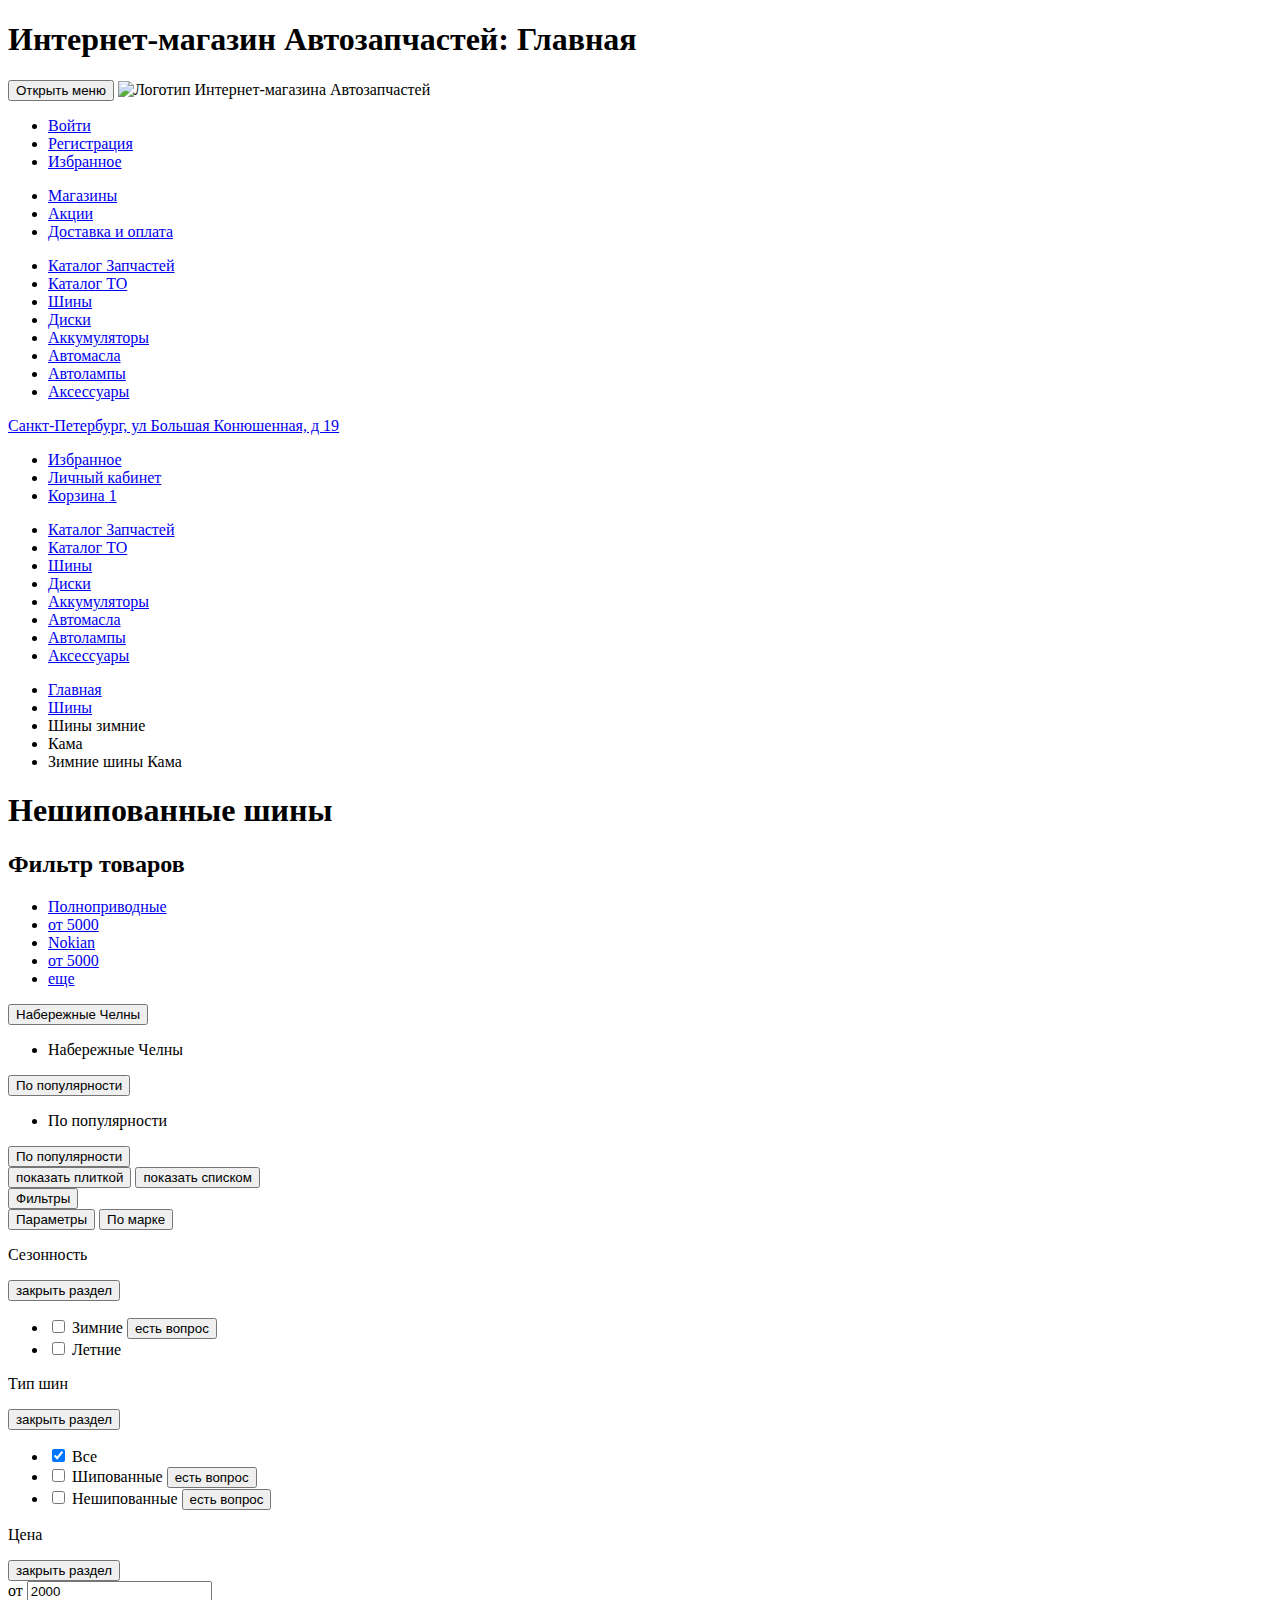
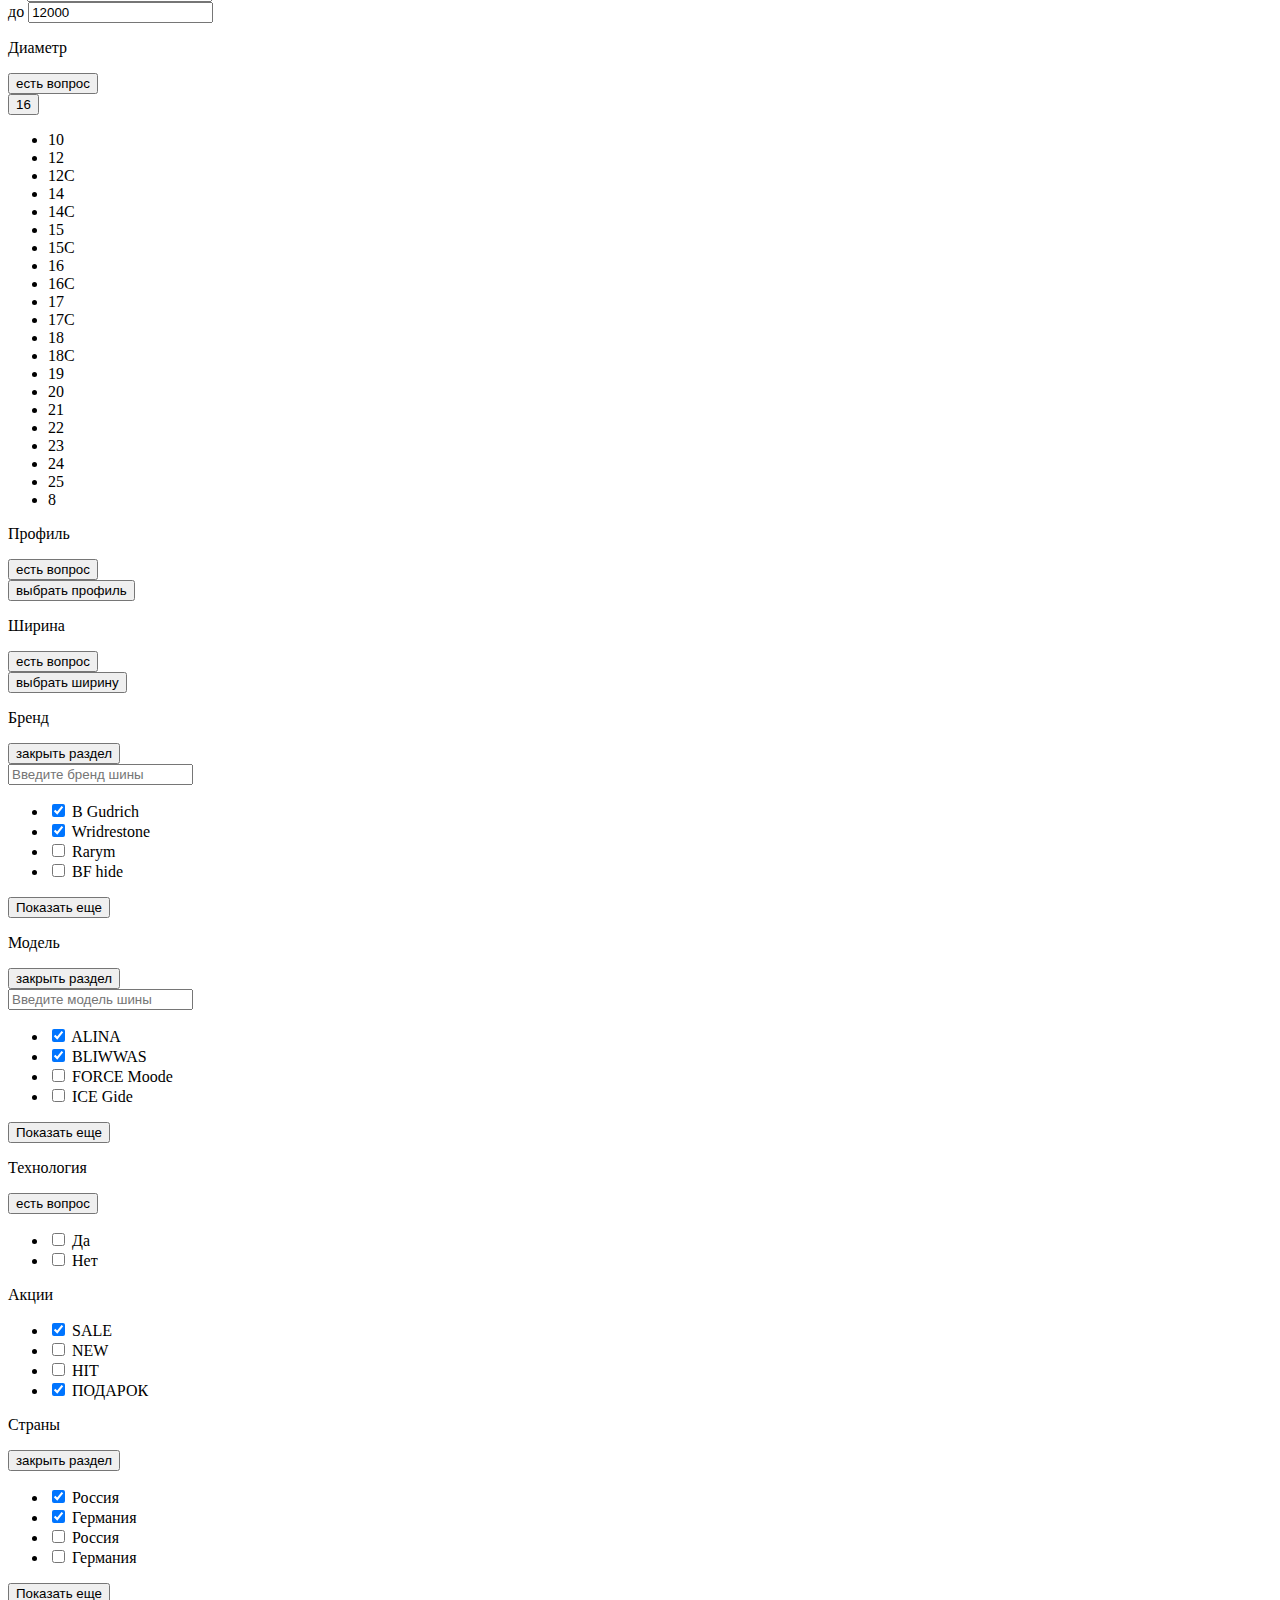
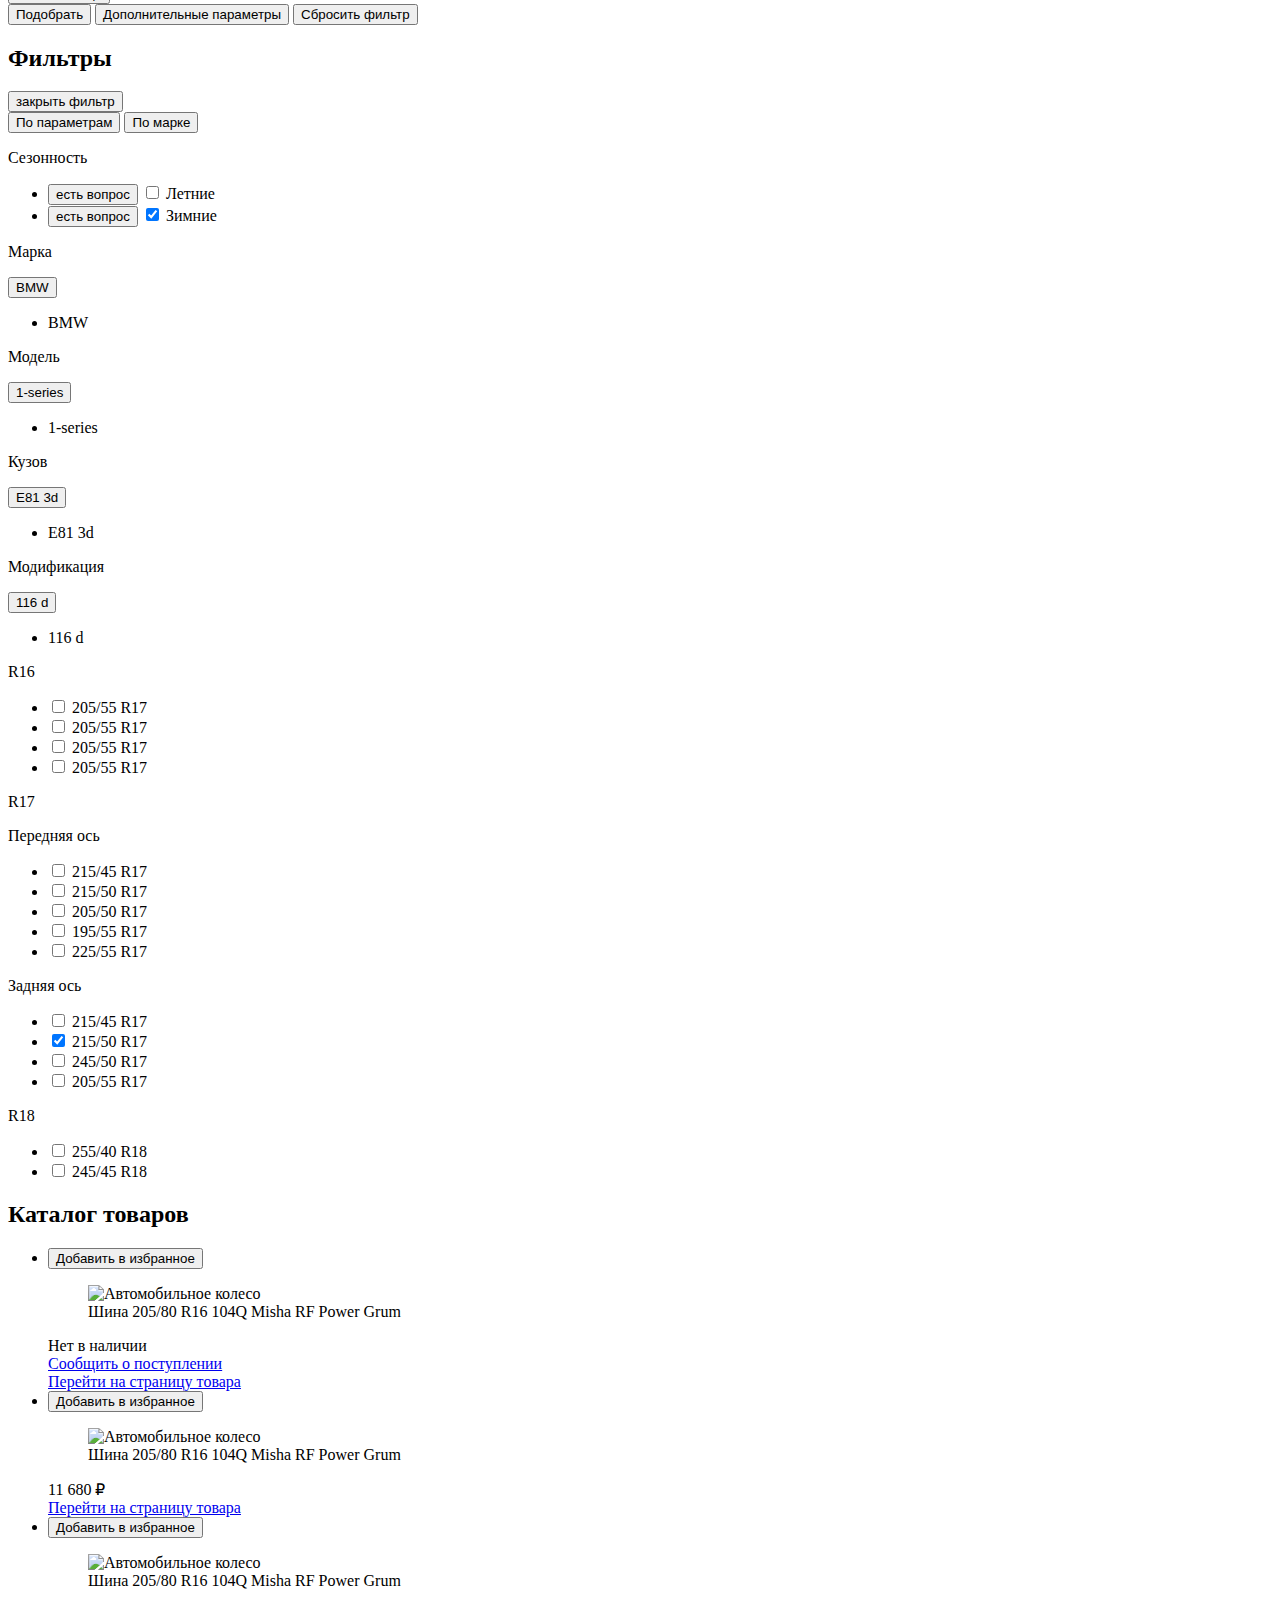
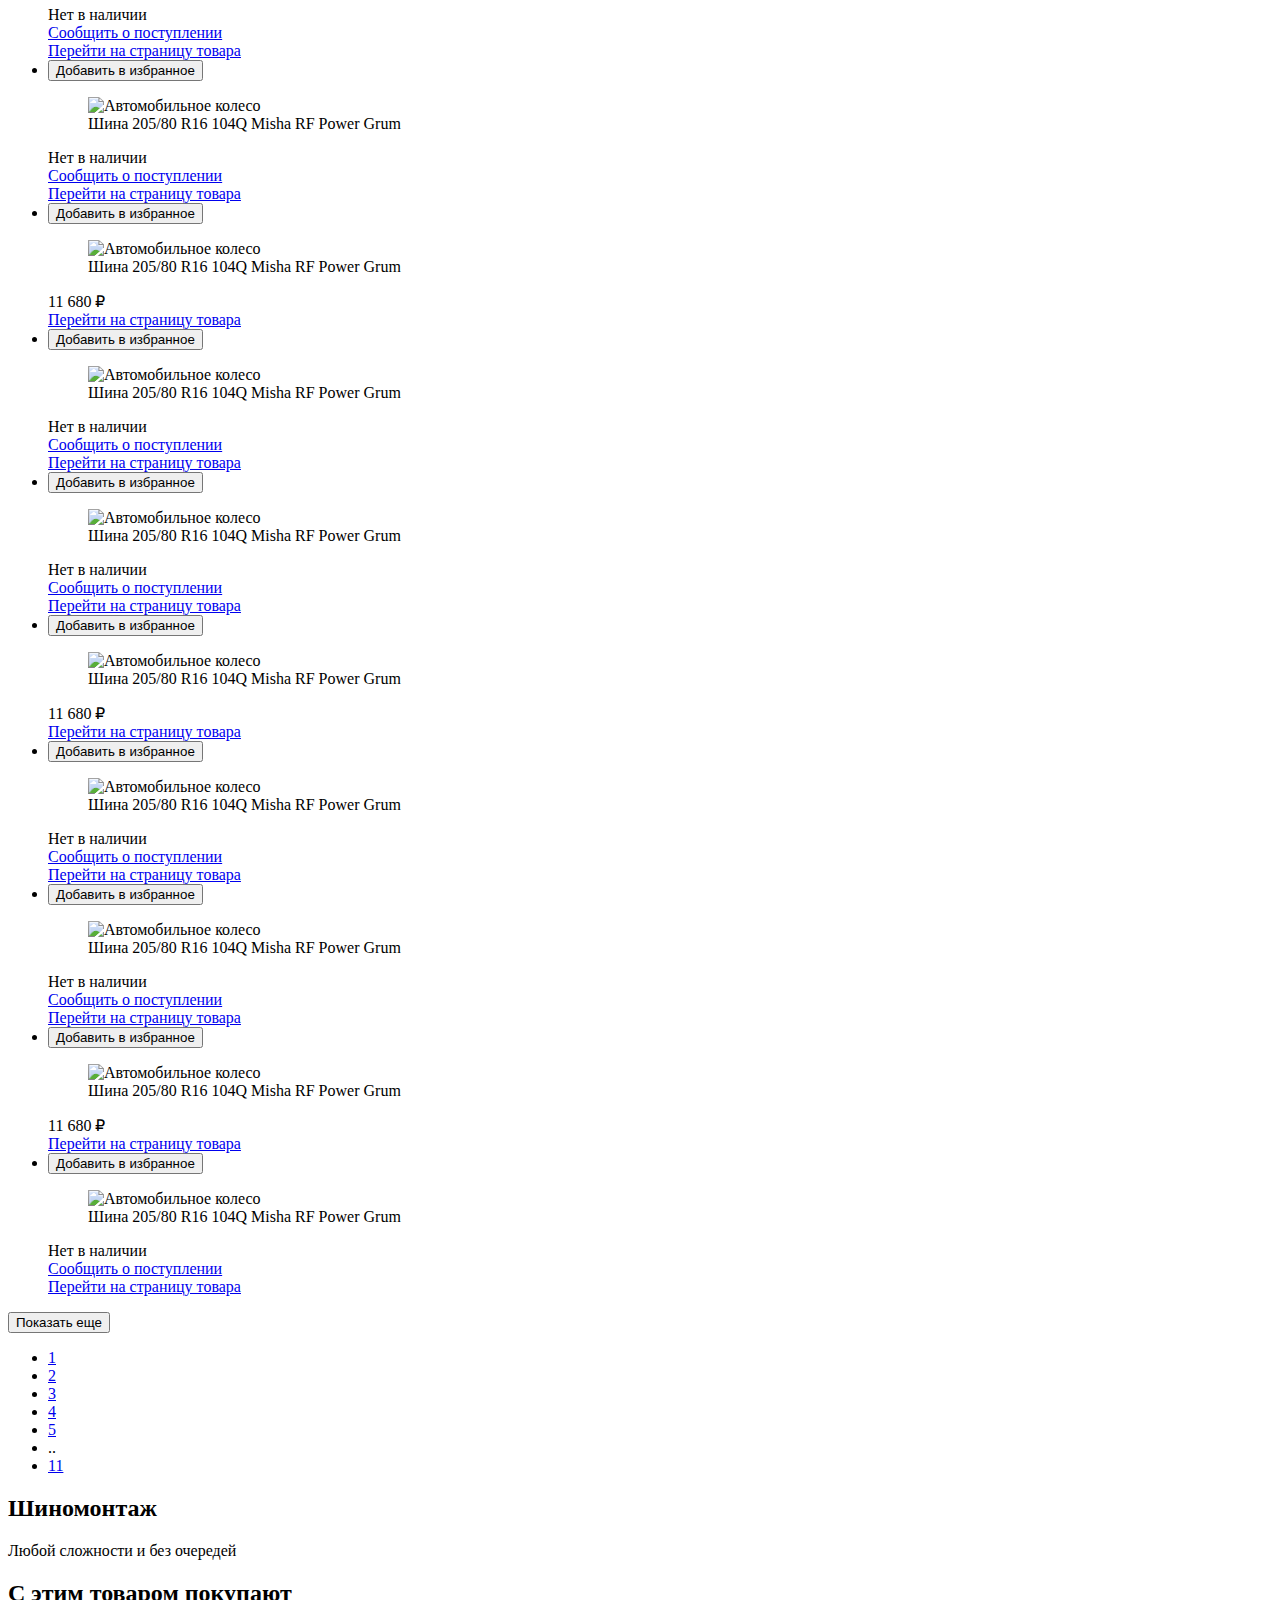
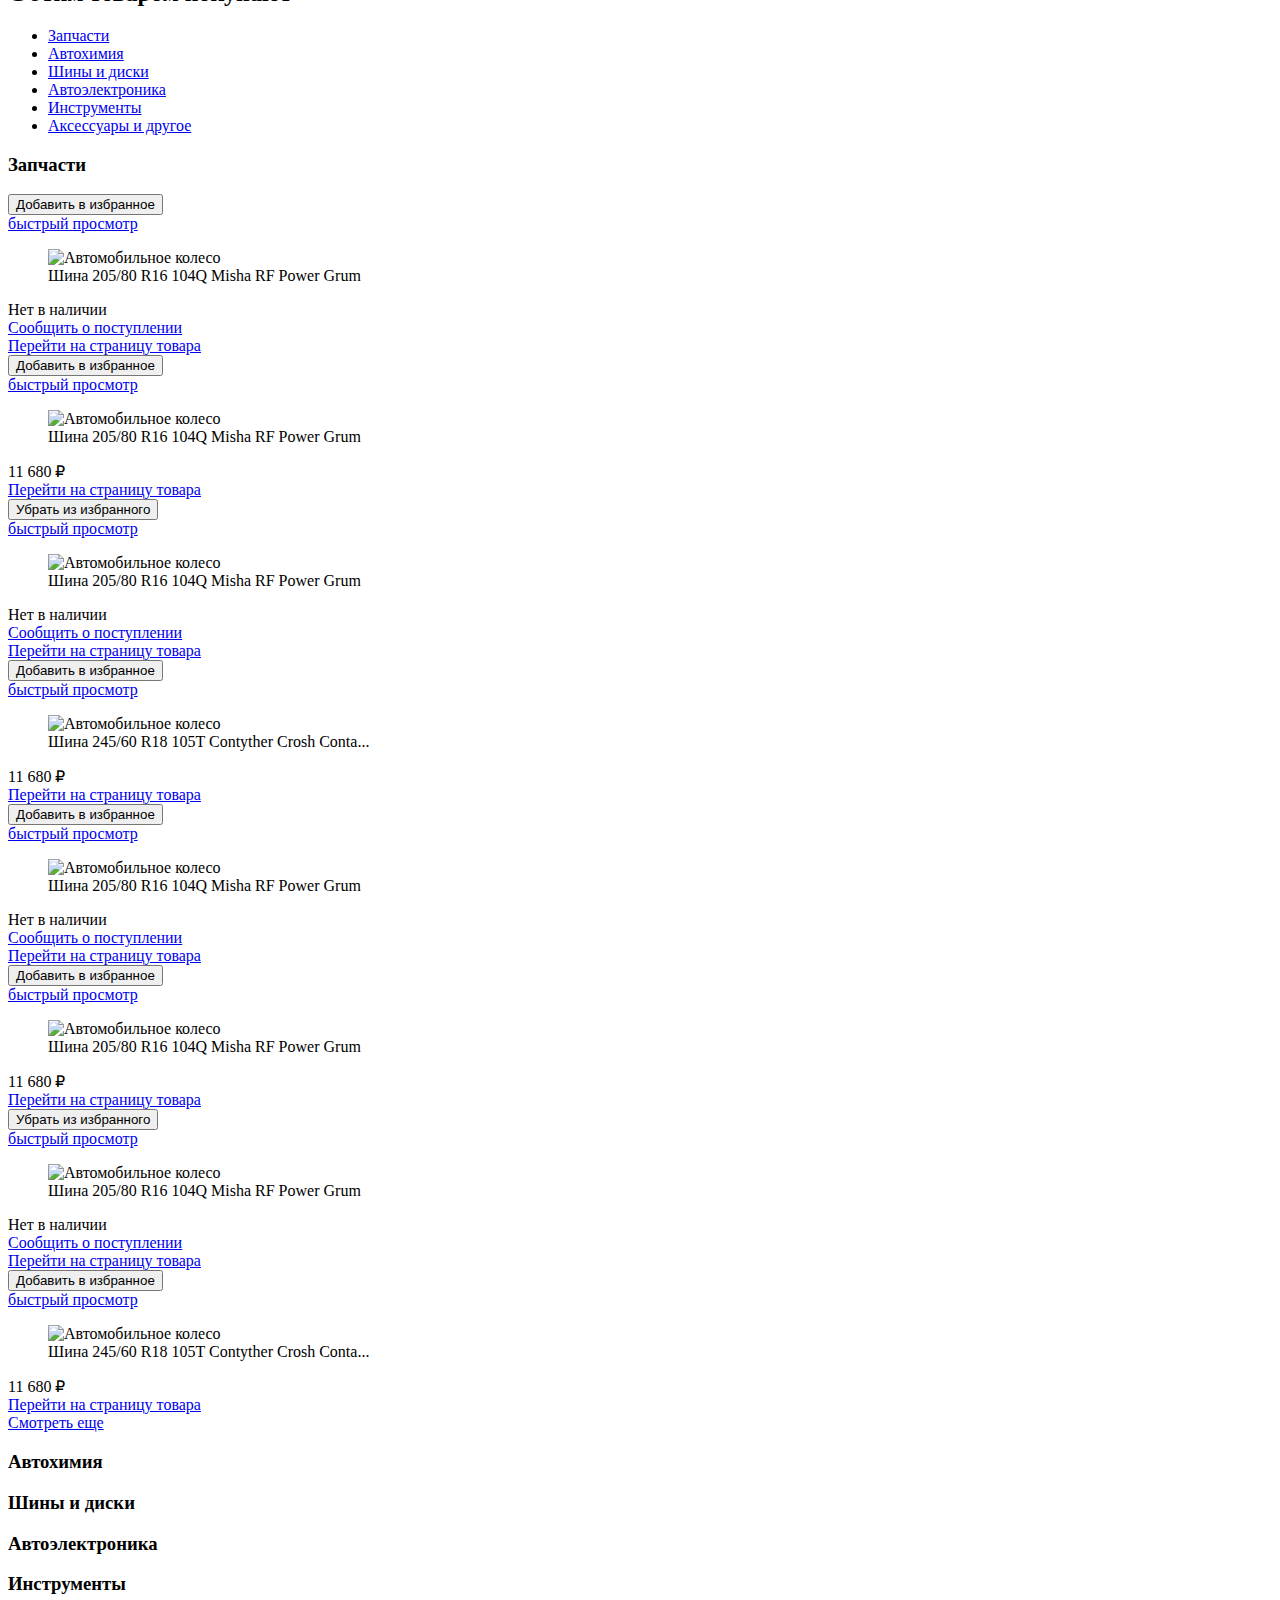
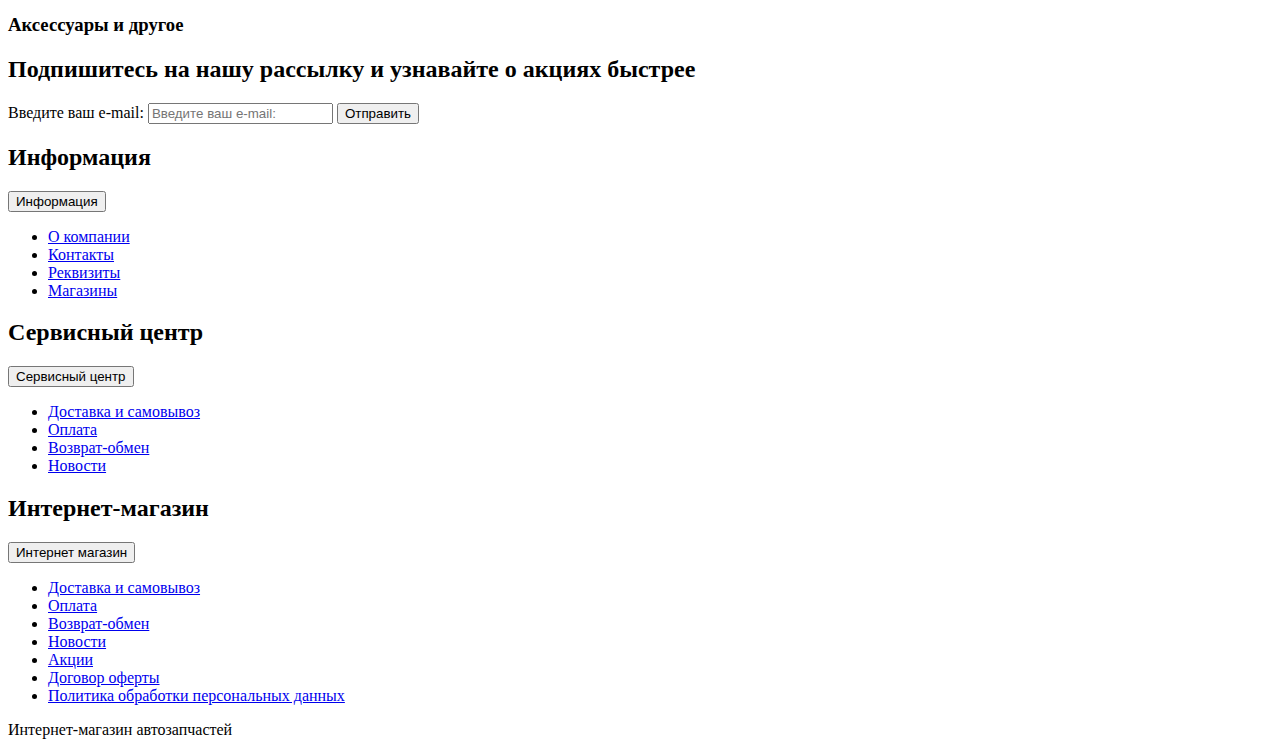
==== commit 3a34543c: "Final" ====
--- a/catalog.html
+++ b/catalog.html
@@ -1424,6 +1424,18 @@
     </div>
   </footer>
 
+  <script src="js/vendor/picturefill.min.js"></script>
+  <script src="js/vendor/imask.min.js"></script>
+  <script src="js/vendor/jquery-3.4.1.slim.js"></script>
+  <script src="js/vendor/slick.min.js"></script>
+  <script src="js/vendor/pollyfill-ie11-nodelist-foreach.js"></script>
+  <script src="js/main/menu.js"></script>
+  <script src="js/main/footer.js"></script>
+  <script src="js/main/sliders.js"></script>
+  <script src="js/main/tabs.js"></script>
+  <script src="js/main/filters.js"></script>
+  <script src="js/main/product-rating.js"></script>
+  <script src="js/main/favorite.js"></script>
 </body>
 
 </html>